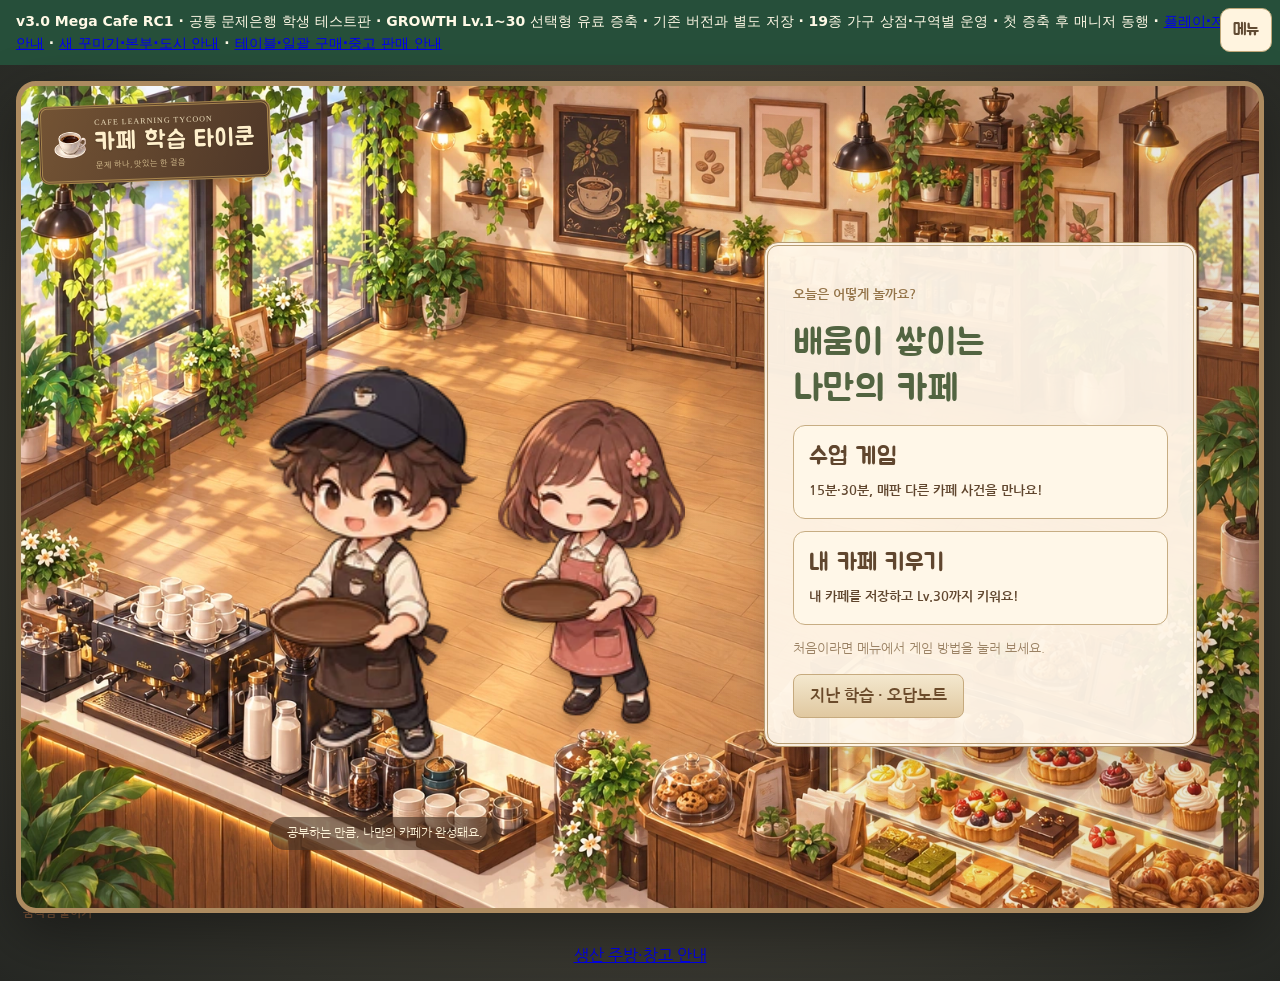
==== index.html @ 94c4adf6 "Stabilize selected math loading, empty results and modern city navigation" ====
<!doctype html><html lang="ko"><head><meta name="cafe-deployment" content="v30e-common-local"><meta charset="UTF-8"><meta name="viewport" content="width=device-width,initial-scale=1"><title>카페 v3.0 Mega Cafe RC1 · 공통 문제은행 · 학생 테스트판</title><link rel="stylesheet" href="style.css?v=stability-97670d28ea8d"><link rel="stylesheet" href="typography.css?v=stability-97670d28ea8d"><link rel="stylesheet" href="feedback.css?v=stability-97670d28ea8d"><link rel="stylesheet" href="learning.css?v=stability-97670d28ea8d"><link rel="stylesheet" href="ux.css?v=stability-97670d28ea8d"><link rel="stylesheet" href="integrated.css?v=stability-97670d28ea8d"><link rel="stylesheet" href="events.css?v=stability-97670d28ea8d"><link rel="stylesheet" href="mega.css?v=stability-97670d28ea8d"><link rel="stylesheet" href="interior.css?v=stability-97670d28ea8d"><link rel="stylesheet" href="pilot.css?v=stability-97670d28ea8d"></head><body><aside class="mega-candidate-banner">v3.0 Mega Cafe RC1 · 공통 문제은행 학생 테스트판 · GROWTH Lv.1~30 선택형 유료 증축 · 기존 버전과 별도 저장 · 19종 가구 상점·구역별 운영 · 첫 증축 후 매니저 동행 · <a href="STUDENT-GUIDE.html">플레이·저장 안내</a> · <a href="INTEGRATED-GUIDE.html">새 꾸미기·본부·도시 안내</a> · <a href="FURNITURE-COMMERCE-GUIDE.html">테이블·일괄 구매·중고 판매 안내</a></aside><div id="app"></div><script type="module" src="launch-entry.js?v=stability-97670d28ea8d"></script></body></html>
<p style="text-align:center"><a href="PRODUCTION-KITCHEN-GUIDE.html">생산 주방·창고 안내</a></p>
---- style.css ----
:root{font-family:'Malgun Gothic',system-ui,sans-serif;color:#573b27;background:#292722;font-synthesis:none;--cream:#fff5df;--sage:#54774d;--line:#b19462}*{box-sizing:border-box}body{margin:0;background:radial-gradient(ellipse at center,#5b5446,#262824);min-height:100dvh;display:grid;place-items:center}button,input,select{font:inherit}button{cursor:pointer;min-height:42px;border:0;border-radius:8px;padding:10px 16px;font-weight:700;transition:filter .15s,translate .15s}button:hover{filter:brightness(1.06);translate:0 -1px}button:disabled{opacity:.55;cursor:default}button:focus-visible,input:focus-visible,select:focus-visible,summary:focus-visible{outline:3px solid #76a270;outline-offset:3px}[hidden]{display:none!important}.shell{position:relative;width:min(1440px,calc(100vw - 32px),calc((100dvh - 32px)*1.5));margin:16px auto}.brand{position:absolute;left:23px;top:22px;z-index:110;display:flex;align-items:center;gap:9px;padding:12px 16px;border:3px double #a8864e;border-radius:9px;background:linear-gradient(110deg,#735334,#4e3728);color:#fff0cc;box-shadow:0 5px 10px #36271345;transform:rotate(-2deg)}.brand .logo{width:39px}.brand h1{font-size:19px;letter-spacing:-.8px;margin:2px 0;white-space:nowrap}.brand p{font-size:9px;margin:3px 0;color:#e0c998}.brand .eyebrow{font:8px Georgia,serif;letter-spacing:1px;color:#efe0be}.art-sprite{display:inline-block;background-repeat:no-repeat;width:100%;height:auto;vertical-align:middle}.eyebrow{font-size:9px;letter-spacing:1px;color:#947449;font-weight:800}.setup,#playing{aspect-ratio:3/2;overflow:hidden;position:relative;border:5px solid #ad8b60;border-radius:20px;box-shadow:0 20px 55px #0006;background:#cb9f6b url(assets/web/art/room.webp) center/100% 100%}.setup::after{content:'';position:absolute;inset:0;background:linear-gradient(90deg,transparent 45%,#3e2c2420);pointer-events:none}.setup-people{position:absolute;left:20%;bottom:18%;width:36%;display:flex;align-items:flex-end;gap:20px;filter:drop-shadow(0 8px 4px #56391b44);z-index:2}.welcome-owner{width:47%}.welcome-staff{width:42%;margin-bottom:8%}.welcome-card{position:absolute;right:5%;top:19%;width:35%;z-index:3;padding:25px;background:#fff6e8f2;border:4px double #b69b71;box-shadow:0 12px 25px #513a3638;border-radius:14px}.welcome-card h2{font-size:clamp(23px,2.4vw,35px);line-height:1.45;margin:12px 0;color:#526441;letter-spacing:-1px}.welcome-card p{font-size:12px;line-height:1.8}.welcome-note{position:absolute;bottom:7%;left:20%;color:#fff4d9;background:#4835279c;padding:9px 18px;border-radius:30px;font-size:12px;z-index:4}form{display:grid;gap:12px}label{display:grid;gap:6px;font-size:11px;font-weight:700}input,select{border:1px solid #c9b28d;border-radius:7px;min-height:38px;background:#fffcf3;color:#63482d;padding:8px;max-width:100%;width:100%}.custom-time{font-size:10px;color:#8b735c}.custom-time label{margin-top:8px}.primary{background:linear-gradient(#6e925d,#466b45);color:#fff4d4;border:1px solid #35543a;box-shadow:0 3px 0 #304c33}.secondary{background:linear-gradient(#f4e8ce,#e0c8a0);color:#6b4b2b;border:1px solid #c6aa7e}.game-layout,.cafe{position:absolute;inset:0}.cafe{overflow:hidden;background:url(assets/web/art/room.webp) center/100% 100%}.hud{position:absolute;top:20px;right:20px;left:320px;display:flex;justify-content:flex-end;gap:7px;z-index:100}.hud>div{background:linear-gradient(#fff9e8,#f3e4c6);border:2px solid #bd9e71;border-radius:9px;box-shadow:0 3px 6px #44322140;padding:8px 12px;min-width:83px}.hud span{display:block;color:#9b7950;font-size:9px}.hud strong{display:block;font-size:16px;margin-top:2px;color:#62472b}.hud .money-card{min-width:120px}.hud .level-card{min-width:145px}.hud .level-card strong{font-size:11px;line-height:23px}.room-name{position:absolute;left:20px;top:110px;padding:6px 12px;border-radius:20px;background:#fff2d6da;font-size:10px;font-weight:bold;z-index:90}.seats,.workers{position:absolute;inset:0;pointer-events:none}.seat{position:absolute;width:130px;height:150px;transform:translate(-50%,-50%)}.table{position:absolute;bottom:0;left:0;width:130px;z-index:2;filter:drop-shadow(0 4px 2px #6b4a2225)}.table .art-sprite{width:100%}.seat-number{position:absolute;bottom:20%;right:17%;width:16px;height:16px;background:#ffebc5;border:1px solid #a8895e;border-radius:50%;font-size:9px;color:#9b7751;text-align:center;line-height:14px;opacity:.8}.guest{position:absolute;left:7px;bottom:65px;width:60px;z-index:1;filter:drop-shadow(0 3px 1px #63431630)}.bubble{position:absolute;top:-45px;left:20px;transform:translate(-50%,-50%);min-width:61px;max-width:155px;border:2px solid #be9b6c;background:#fff8e8f5;border-radius:12px;padding:5px 8px;text-align:center;z-index:5;box-shadow:0 2px 5px #51371e33}.bubble::after{content:'';position:absolute;bottom:-6px;left:48%;width:8px;height:8px;background:#fff8e8;border-bottom:2px solid #be9b6c;border-right:2px solid #be9b6c;transform:rotate(45deg)}.bubble strong{display:block;font-size:8px;line-height:1.4;white-space:nowrap;color:#816241}.bubble.waiting{border-color:#c59b59}.order-foods{display:flex;justify-content:center;gap:3px;margin-top:3px}.order-foods>span{position:relative;display:flex;align-items:center;gap:1px}.order-foods .food-art{width:25px;height:27px}.order-foods small{font-size:8px;white-space:nowrap}.patience{font-size:7px;color:#b28950;display:block;margin-top:2px}.food-art{position:relative;display:inline-flex;align-items:center;justify-content:center;width:52px;height:50px;vertical-align:middle}.food-art>.art-sprite{width:100%;max-height:100%;height:100%;background-repeat:no-repeat}.food-grade{position:absolute;bottom:-4px;left:50%;transform:translateX(-50%);font-size:7px;letter-spacing:-1px;color:#b68a37;text-shadow:0 1px #fff0ba;white-space:nowrap}.star-5{filter:drop-shadow(0 0 2px #ecc45d)}.worker{position:absolute;width:60px;transform:translate(-50%,-100%);height:116px;filter:drop-shadow(0 4px 2px #5c3a2338)}.worker-art{height:100%;width:100%}.worker b{position:absolute;left:50%;bottom:-14px;transform:translateX(-50%);padding:2px 5px;background:#fff5dfcf;border-radius:7px;font-size:8px;white-space:nowrap;color:#785835}.worker small{position:absolute;left:50%;bottom:-26px;transform:translateX(-50%);font-size:7px;color:#644426;white-space:nowrap;background:#fff0d1a0;border-radius:4px}.worker[data-state=IDLE] b,.worker[data-state=IDLE] small{display:none}.worker em{position:absolute;top:-22px;left:50%;transform:translateX(-50%);font-size:10px;color:#ffffff;font-style:normal;white-space:nowrap;background:#597a4ad9;padding:5px 9px;border:1px solid #ddc37e;border-radius:18px}.worker em:empty{display:none}.worker-tray{position:absolute;left:3%;right:3%;top:62%;display:flex;justify-content:center;align-items:flex-end;z-index:2;gap:0}.worker-tray .food-art{width:22px;height:23px;filter:drop-shadow(0 2px 1px #53341760)}.worker-tray .food-grade{display:none}.walking .worker-art{animation:walk .35s ease-in-out infinite alternate}.guest.eating{animation:eat 1.3s ease-in-out infinite}.guest.leaving{animation:leave 2s ease-in forwards}.guest.entering,.guest.moving_to_seat{animation:arrive 2s ease-out}.pickup-marker{position:absolute;left:74%;top:76%;background:#5f422c;color:#fbe8c2;padding:4px 12px;font:9px Georgia;border:1px solid #ac8b60;transform:rotate(-4deg);z-index:86;box-shadow:0 2px 4px #432b2c40}.counter-foreground{position:absolute;inset:0;background:url(assets/web/art/room.webp) center/100% 100%;clip-path:polygon(0 59%,19% 64%,32% 75%,47% 85%,52% 86%,53% 79%,62% 74%,65% 64%,83% 64%,100% 65%,100% 100%,0 100%);z-index:85;pointer-events:none}.lesson-card{position:absolute;left:20px;bottom:27px;width:230px;padding:13px 15px;background:linear-gradient(#fff7e8,#f3e4c9);border:4px double #aa885c;border-radius:8px;z-index:100;box-shadow:0 5px 12px #3a281d45}.lesson-card h2{font-size:14px;margin:7px 0;color:#624d33}.lesson-card p:not(.eyebrow){font-size:10px;margin:8px 0;color:#907555}.lesson-card .primary{width:100%;font-size:12px;min-height:34px}.pantry{position:absolute;bottom:27px;left:264px;right:98px;height:116px;padding:8px 12px;background:linear-gradient(#fff8e4f0,#edddbcf5);border:4px double #a78554;border-radius:8px;box-shadow:0 5px 12px #33221650;z-index:100}.pantry-head{display:flex;align-items:center;gap:10px;height:18px}.pantry-head h2{font-size:11px;margin:0;white-space:nowrap}.pantry-head span{font-size:8px;color:#94724d}#stock-count{margin-left:auto}#stocks{display:flex;gap:5px;overflow-x:auto;overflow-y:hidden;height:75px;scrollbar-width:thin;scrollbar-color:#b69b72 transparent}.stock{position:relative;display:flex;flex-direction:column;justify-content:center;align-items:center;min-width:79px;width:79px;background:#fff8e585;border-right:1px solid #cfb99480;padding:2px 3px;flex-shrink:0;border-radius:5px}.stock .food-art{width:35px;height:33px}.stock>div{display:contents}.stock b{font-size:8px;max-width:76px;white-space:nowrap;overflow:hidden;text-overflow:ellipsis}.stock .menu-stars{font-size:6px;color:#a88146}.stock strong{font-size:8px;color:#805c3a;margin-top:2px}.stock-dots{display:none}.production{position:absolute;top:-35px;left:50%;transform:translateX(-50%);font-size:11px;white-space:nowrap;color:#fff7e1;background:#4d733de0;border-radius:20px;padding:0 15px;line-height:28px}.production:empty{display:none}.scene-actions{position:absolute;right:16px;bottom:27px;display:grid;gap:9px;z-index:100}.scene-actions button{width:58px;height:62px;padding:6px;color:#5c442c;border:2px solid #af8c5a;background:linear-gradient(#fff4dc,#e5cda2);box-shadow:0 3px 5px #4b342d55;font-size:10px}.nav-symbol{display:block;font-size:23px;line-height:27px;color:#8b6742}#live-stats{position:absolute;left:20px;bottom:6px;font-size:8px;color:#fff4db;text-shadow:0 1px 2px #372315;z-index:100}.problem-panel,.investment-panel{position:fixed;z-index:200;background:linear-gradient(#fff9eb,#f5e8d0);border:4px double #a48251;box-shadow:0 20px 70px #201d1855;border-radius:12px;color:#60472d;padding:20px}.problem-panel{left:24px;bottom:24px;width:330px;max-height:70dvh;overflow:auto}.problem-head{display:flex;align-items:center;justify-content:space-between;gap:10px;border-bottom:1px solid #d4bd99;padding-bottom:10px}.problem-head>span{font-size:11px;color:#9d7950}.problem-head button{background:transparent;color:#977957;padding:4px 8px;min-height:28px;font-size:15px}.problem-panel h2{font-size:20px;line-height:1.6;margin:15px 0}.problem-panel .eyebrow{font-size:10px}.choices{display:grid;grid-template-columns:1fr 1fr;gap:10px}.choices button{background:#ebd9b8;border:1px solid #c9ad7f;color:#684a2b}.hint{font-size:9px;line-height:1.6;color:#9b8264}.feedback{padding:13px;border-radius:8px;font-size:11px;margin:10px 0}.correct{background:#e1e9ce;color:#587546}.incorrect{background:#f4dec4;color:#9b653b}.problem-panel #next{width:100%}.investment-panel{right:22px;top:22px;bottom:22px;width:445px;max-width:calc(100vw - 44px);display:flex;flex-direction:column}.investment-panel h2{font-size:19px;margin:0;color:#587249}.investment-money{font-size:11px;color:#997953}.investment-tabs{display:flex;gap:5px;flex-wrap:wrap}.investment-tabs button{flex:1;font-size:10px;padding:10px 5px;background:#e8d8bb;color:#795b39}.investment-tabs button[aria-selected=true]{background:#638156;color:#fff5da}.investment-message{font-size:10px;color:#8a6c45;min-height:12px}.investment-content{overflow:auto;flex:1;min-height:0;padding:2px 4px}.investment-card{padding:15px;background:#fff9e9;border:1px solid #d4bc98;border-radius:8px;margin-bottom:10px}.investment-card h3{font-size:12px;margin:8px 0}.investment-card p{font-size:10px;line-height:1.8}.investment-card .primary,.investment-card .secondary{width:100%;font-size:10px}.investment-card .food-art{width:64px;height:62px}.menu-investments{display:grid;grid-template-columns:1fr 1fr;gap:10px}.staff-portrait{width:65px;max-height:130px}.afford{padding:8px;border-radius:5px;background:#e7edda;color:#5f7a46}.afford.insufficient{background:#f3e6d0;color:#a47a4d}.locked{opacity:.6}.lock{font-size:12px;color:#9a8261}.unlock-preview{display:flex;gap:8px;flex-wrap:wrap;margin:16px 0}.unlock-preview>span{display:flex;flex-direction:column;align-items:center;font-size:9px;gap:5px;padding:9px;background:#f5e8ce;border-radius:7px;width:95px}.unlock-preview .art-sprite{width:45px;height:45px}.menu-stars{color:#ac8440}.max-label{color:#ad7e31;font-weight:bold}.celebration{position:fixed;left:50%;top:45%;transform:translate(-50%,-50%);z-index:250;width:370px;max-width:90vw;padding:24px;background:#fff3d7;border:5px double #b78e45;border-radius:15px;text-align:center;box-shadow:0 20px 80px #3d291960;pointer-events:none}.celebration button{position:absolute;right:8px;top:8px;pointer-events:auto;background:transparent;min-height:24px;padding:4px}.celebration p{font-size:10px;color:#a58240;letter-spacing:1px}.celebration h2{font-size:22px;color:#5b7a4b}.celebration div{display:flex;justify-content:center;gap:12px}.celebration div>span{font-size:10px;display:flex;flex-direction:column;align-items:center;gap:7px}.celebration .art-sprite{width:54px;height:58px}.results{background:#fff7e7;border:5px double #b69a6d;border-radius:14px;padding:28px;margin-top:125px;min-height:450px;box-shadow:0 20px 50px #1d181855;text-align:center}.results h2{color:#56704b}.result-grid{display:grid;grid-template-columns:repeat(4,1fr);gap:10px;margin:22px 0}.result-grid>div{padding:12px;background:#eee1c8;border-radius:7px;font-size:10px}.result-grid strong{display:block;font-size:18px;margin-top:6px}.analysis{text-align:left;margin:20px 0;padding:12px;border:1px solid #d5bea0;border-radius:7px;font-size:11px}.analysis pre{max-height:240px;overflow:auto;background:#ece0c8;font-size:9px;padding:10px}.fixture-note{position:fixed;top:0;left:0;right:0;background:#30281ddb;color:#eeddb9;text-align:center;font-size:9px;z-index:300;padding:5px}.fixture-note+#app .shell{margin-top:30px}@keyframes walk{from{translate:0 -1px}to{translate:0 1px}}@keyframes eat{50%{rotate:2deg}}@keyframes arrive{from{opacity:0;translate:-20px 20px}to{opacity:1;translate:0 0}}@keyframes leave{to{opacity:0;translate:20px 30px}}@media(max-width:1000px){.shell{width:calc(100vw - 16px);margin:8px auto}.brand{left:12px;top:12px;padding:8px}.brand h1{font-size:14px}.brand .logo{width:28px}.brand p{font-size:7px}.hud{top:12px;right:12px;left:250px;gap:4px}.hud>div{padding:6px 9px;min-width:66px}.hud strong{font-size:13px}.hud .money-card{min-width:99px}.hud .level-card{min-width:126px}.hud .level-card strong{font-size:9px}.lesson-card{left:12px;bottom:23px;width:195px;padding:10px}.lesson-card h2{font-size:12px}.lesson-card p:not(.eyebrow){font-size:9px}.pantry{left:220px;right:85px;bottom:23px;height:103px;padding:6px}.pantry-head span{font-size:7px}#stocks{height:65px}.stock{min-width:66px;width:66px}.stock .food-art{width:29px;height:28px}.stock .menu-stars{font-size:5px}.scene-actions{right:10px;bottom:23px;gap:6px}.scene-actions button{width:51px;height:51px;font-size:9px}.nav-symbol{font-size:19px;line-height:22px}.seat{width:110px;height:126px}.table{width:110px}.guest{width:52px;bottom:55px}.bubble{top:-40px;left:14px;padding:4px 6px}.worker{width:52px;height:98px}.worker-tray .food-art{width:19px;height:20px}.room-name{left:12px;top:94px;font-size:8px}.welcome-card{padding:18px}.setup-people{gap:12px}.welcome-note{font-size:10px}}@media(max-width:700px){.shell{width:calc(100vw - 12px)}.setup,#playing{aspect-ratio:auto;min-height:780px;background-size:auto 100%}.cafe,.counter-foreground{background-size:auto 100%;background-position:45% center}.brand{left:12px;right:auto;top:12px}.brand h1{font-size:16px}.brand .logo{width:31px}.hud{left:12px;right:12px;top:100px;display:grid;grid-template-columns:1fr 1fr 1fr;gap:5px}.hud>div{min-width:0;padding:8px}.hud .money-card{min-width:0}.hud .level-card{grid-column:1/-1;display:flex;justify-content:space-between;align-items:center;padding:4px 9px}.room-name{display:none}.lesson-card{left:12px;right:80px;bottom:145px;width:auto;padding:10px 13px}.lesson-card .eyebrow,.lesson-card p:not(.eyebrow){display:none}.lesson-card h2{font-size:12px;margin:0 0 8px}.pantry{left:12px;right:12px;bottom:28px;height:103px}.scene-actions{right:12px;bottom:145px;gap:6px}.scene-actions button{width:51px;height:46px}.nav-symbol{font-size:16px;line-height:18px}.scene-actions button:nth-child(n+3){display:none}.seat{width:80px;height:98px}.table{width:80px}.guest{width:40px;left:4px;bottom:42px}.bubble{top:-32px;left:7px;min-width:49px;padding:3px 5px;max-width:120px}.bubble strong{font-size:7px}.order-foods .food-art{width:18px;height:20px}.order-foods small{font-size:6px}.worker{width:40px;height:76px}.worker b{font-size:6px}.worker small{display:none}.worker-tray .food-art{width:15px;height:17px}.pickup-marker{font-size:7px;top:70%}.welcome-card{top:auto;bottom:8%;right:6%;width:88%;padding:20px;max-height:50%;overflow:auto}.welcome-card h2{font-size:25px}.setup-people{left:24%;bottom:50%;width:55%}.welcome-note{display:none}.problem-panel{left:10px;right:10px;bottom:10px;width:auto;max-height:64dvh}.investment-panel{inset:10px;width:auto;max-width:none}.result-grid{grid-template-columns:repeat(2,1fr)}.results{padding:18px}.brand+.results{margin-top:110px}}@media(prefers-reduced-motion:reduce){*{animation:none!important;transition:none!important}}

/* Raster actors remain visible above chair backs; food keeps its drawn proportions. */
.art-sprite{overflow:hidden}.guest{bottom:100px}.bubble{top:-80px}@media(max-width:1000px){.guest{bottom:85px}.bubble{top:-70px}}@media(max-width:700px){.guest{bottom:65px}.bubble{top:-55px}}

@media(max-width:700px){#playing:has(.cafe-lv-5),#playing:has(.cafe-lv-6){min-height:1100px}.counter-foreground{display:none}.hud .level-card strong{font-size:10px}}

/* Keep the brand plaque clear of rear-row order bubbles. */
.brand{padding:8px 12px}.brand h1{font-size:17px;line-height:1.3}.brand p{font-size:8px;line-height:1.3;margin:2px 0}.brand .logo{width:32px}.room-name{display:none}@media(max-width:1000px){.brand h1{font-size:14px}.brand .logo{width:28px}}

.nav-symbol svg{display:block;margin:0 auto 3px;width:24px;height:24px}@media(max-width:700px){.nav-symbol svg{width:19px;height:19px;margin-bottom:1px}}

#app{width:100%}@media(max-width:700px){.shell{width:calc(100% - 12px)}.bubble{top:-75px}.lesson-card{position:fixed;bottom:12px;left:12px;right:115px;width:auto;padding:7px;z-index:190}.lesson-card h2{display:none}.lesson-card .primary{min-height:40px;margin:0}.scene-actions{position:fixed;bottom:12px;right:12px;display:flex;z-index:190}.scene-actions button{width:43px;height:55px}}

.cafe,.counter-foreground{background-image:var(--room,url(assets/web/art/room.webp))}

.food-art>.ratio-food{width:var(--food-w);height:var(--food-h)}

/* Visual Polish 1: the cafe is primary; full business details live in the drawer. */
#app.in-session .brand{padding:5px 9px;border-width:1px;box-shadow:0 2px 5px #39281630;transform:none;left:16px;top:16px;gap:6px}
#app.in-session .brand h1{font-size:11px;letter-spacing:-.3px;margin:0}#app.in-session .brand p{display:none}#app.in-session .brand .logo{width:22px}
.hud{left:auto;right:16px;top:16px;gap:0;border:1px solid #b79d71;border-radius:8px;background:#fff5dfe8;box-shadow:0 2px 6px #44291925;overflow:hidden}
.hud>div,.hud .money-card,.hud .level-card{border:0;box-shadow:none;background:transparent;min-width:0;padding:5px 11px;border-radius:0;border-right:1px solid #c5ae8580}.hud>div:last-child{border:0}.hud span{font-size:8px}.hud strong,.hud .level-card strong{font-size:13px;line-height:17px;margin-top:1px;white-space:nowrap}.hud .level-card{min-width:58px}
.lesson-card{left:16px;bottom:17px;width:auto;padding:0;border:0;box-shadow:none;background:transparent;border-radius:0;z-index:120}.lesson-card .primary{min-height:42px;display:flex;align-items:center;gap:7px;width:auto;padding:9px 17px;font-size:12px;box-shadow:0 3px 0 #355139}.lesson-card svg{width:18px;height:18px}.lesson-card .needs-production{outline:2px solid #d5b365;outline-offset:2px}
.pantry{left:50%;right:auto;bottom:17px;transform:translateX(-50%);height:42px;width:fit-content;max-width:300px;padding:4px 10px;display:flex;align-items:center;gap:9px;border:1px solid #bda378;background:#fff6e0dc;box-shadow:0 2px 5px #39251c25;z-index:110}
.pantry-head{height:auto;gap:5px}.pantry-head h2{font-size:8px;white-space:nowrap;font-weight:500}.pantry-head #warehouse-caption{display:none}.pantry-head #stock-count{font-size:8px;margin:0}#stocks{overflow:visible;display:flex;height:30px;gap:6px}.stock{min-width:0;width:auto;padding:0;background:none;border:0;display:flex;flex-direction:row;gap:2px}.stock .food-art{width:24px;height:26px}.stock .food-grade{display:none}.stock strong{font-size:9px;margin:0}
.production{top:auto;bottom:49px;font-size:9px;line-height:21px;padding:0 10px}.scene-actions{right:13px;bottom:78px;gap:6px}.scene-actions button{width:42px;height:45px;font-size:8px;border-width:1px;padding:4px;box-shadow:0 2px 4px #39251c30}.nav-symbol svg{width:19px;height:19px;margin-bottom:2px}#live-stats{display:none}
.guest{width:70px;bottom:111px;background:none;border:0;padding:0;min-height:0;border-radius:0;pointer-events:auto;cursor:pointer;line-height:0}.guest:hover{filter:drop-shadow(0 0 3px #f7df9d);translate:0 0}.guest[aria-pressed=true]{filter:drop-shadow(0 0 4px #edd18d)}
.worker{width:67px;height:128px}.worker b,.worker small{display:none}.worker-tray .food-art{width:25px;height:25px}
.bubble{min-width:0;width:max-content;max-width:106px;padding:4px 4px 3px;border:1px solid #b8a078;border-radius:12px;background:#fff8eae8;box-shadow:0 1px 3px #4e32261e;left:23px;top:-108px;transform:translate(-50%,-50%);pointer-events:none}.bubble::after{width:5px;height:5px;bottom:-4px;border-width:1px;background:#fff8ea}.order-foods{gap:2px;margin:0;align-items:center;min-height:18px}.order-foods>span{position:relative;width:21px;height:18px;display:block}.order-foods .food-art{width:18px;height:18px}.order-foods .food-grade{display:none}.order-foods small{position:absolute;right:-2px;bottom:-1px;line-height:8px;font-size:6px;letter-spacing:-.5px;background:#fff9e6ce;border-radius:3px;padding:0 1px}.patience-meter{display:block;height:2px;margin-top:3px;background:#ddd1b8;border-radius:3px;overflow:hidden}.patience-meter i{height:100%;display:block;background:#83a271;border-radius:3px}.concern .patience-meter i{background:#c89b4e}.urgent .patience-meter i{background:#bc7055}.urgent{border-color:#c48b6e}
.seat:nth-child(3n+2) .bubble{left:38px}.seat:nth-child(3n) .bubble{left:17px}.table-meal{position:absolute;top:38%;left:44%}.table-meal .food-art{width:22px;height:21px}.table-meal .food-grade{display:none}
.guest-detail{position:absolute;left:16px;bottom:72px;width:240px;padding:11px 13px;background:#fff6e8f2;border:1px solid #bca077;border-radius:10px;box-shadow:0 5px 14px #49311d35;z-index:140}.guest-detail>div:first-child{display:flex;align-items:center;justify-content:space-between;gap:10px}.guest-detail strong{font-size:11px}.guest-detail button{min-height:24px;background:none;padding:0 5px;font-size:17px;color:#987e5b}.guest-detail p{font-size:9px;margin:5px 0;color:#9b7751}.detail-order{display:flex;flex-wrap:wrap;gap:8px}.detail-order>span{display:flex;align-items:center;gap:4px}.detail-order .food-art{width:23px;height:24px}.detail-order small{font-size:8px}.detail-order .food-grade{display:none}
@media(max-width:1000px){.hud{left:auto;right:12px;top:12px}.hud>div,.hud .money-card,.hud .level-card{padding:5px 8px;min-width:0}.hud strong,.hud .level-card strong{font-size:12px}.lesson-card{left:12px;bottom:15px;width:auto}.pantry{left:52%;right:auto;bottom:15px;height:40px}.guest{width:61px;bottom:96px}.worker{width:59px;height:110px}.bubble{top:-94px;left:18px;padding:3px 4px}.scene-actions{right:10px;bottom:70px}.scene-actions button{width:39px;height:42px}.worker-tray .food-art{width:22px;height:23px}}
@media(max-width:700px){#app.in-session .brand{left:12px;top:12px}.hud{left:12px;right:12px;top:61px;display:flex;justify-content:space-between}.hud>div,.hud .money-card,.hud .level-card{display:block;padding:5px 9px;min-width:0;grid-column:auto}.hud .level-card strong{font-size:12px}.guest{width:46px;bottom:74px}.worker{width:46px;height:87px}.bubble{top:-88px;left:10px;max-width:103px}.seat:nth-child(2n) .bubble{left:14px}.order-foods .food-art{width:17px;height:17px}.lesson-card{position:fixed;left:12px;right:auto;bottom:12px;z-index:190;width:auto}.lesson-card .primary{min-height:43px;padding:9px 14px}.pantry{left:50%;bottom:78px;height:38px;right:auto;max-width:90%}.scene-actions{position:fixed;right:10px;bottom:12px;display:flex;gap:4px;z-index:190}.scene-actions button,.scene-actions button:nth-child(n+3){display:block;width:36px;height:43px;padding:3px;font-size:7px}.nav-symbol svg{width:17px;height:17px}.guest-detail{position:fixed;left:12px;bottom:70px;max-width:calc(100vw - 24px);z-index:195}.worker-tray .food-art{width:17px;height:18px}}

@media(max-width:700px){.pantry{position:fixed;z-index:185}}

/* Visual Polish 2: image coordinates, independent chairs and shared floor depth. */
.decor,.seats,.workers{position:absolute;inset:0;pointer-events:none;z-index:auto}.decor{display:block}.space-table,.table-front{position:absolute;width:calc(14% * var(--table-scale));transform:translate(-50%,-100%);filter:drop-shadow(0 4px 3px #63482322);line-height:0}.table-front{clip-path:polygon(0 38%,50% 27%,100% 48%,100% 100%,0 100%);filter:none;pointer-events:none}.counter-foreground{z-index:800}.pickup-marker{display:none}
.spatial-guest{position:absolute;width:calc(5.9% * var(--actor-scale));aspect-ratio:1/1.9;transform:translate(-50%,-100%);pointer-events:none}.spatial-guest .guest{position:absolute;inset:0;bottom:auto;left:auto;width:100%;min-height:0;transform:none;filter:drop-shadow(0 2px 2px #573d3030);animation:none;line-height:0}.spatial-guest .guest-art{width:100%;transform-origin:center;transform:scaleX(var(--facing,1))}.spatial-guest[data-facing=left]{--facing:-1}.spatial-guest.seated .guest-art{vertical-align:top}.spatial-guest.walking .guest-art,.worker.walking .worker-art{animation:spatial-step .34s ease-in-out infinite alternate}.spatial-guest .bubble{top:-12px;left:50%;transform:translate(-50%,-100%);max-width:106px}.spatial-guest[data-rear=true] .bubble{left:60%}.spatial-guest[data-rear=false] .bubble{left:34%;top:-7px}.guest-bubble{position:absolute;inset:0;pointer-events:none}.seated-meal{position:absolute;left:48%;top:58%;z-index:4;pointer-events:none}.seated-meal .food-art{width:24px;height:23px}.seated-meal .food-grade{display:none}
.worker{width:5.9%;height:auto;aspect-ratio:1/1.9;animation:none}.worker-art{width:100%;transform:scaleX(var(--facing,1))}.worker[data-facing=left]{--facing:-1}.worker-tray{top:59%;left:4%;right:4%;height:15%;align-items:center;justify-content:center;flex-wrap:nowrap}.worker-tray .food-art{width:30%;height:100%;max-width:25px}.worker b,.worker small{display:none}.worker em{position:absolute;top:-10px;font-size:8px;white-space:nowrap}.worker[data-state=SERVING] .worker-tray{translate:4px -2px}.worker[data-state=PICKING_UP]{filter:drop-shadow(0 0 3px #f3d494)}
@keyframes spatial-step{from{translate:0 0;rotate:-1deg}to{translate:0 -2px;rotate:1deg}}
@media(max-width:700px){#playing,#playing:has(.cafe-lv-5),#playing:has(.cafe-lv-6){min-height:0;aspect-ratio:3/2;overflow:visible;margin-top:104px;margin-bottom:95px}.cafe,.counter-foreground{background-size:100% 100%;background-position:center}.counter-foreground{display:block}#app.in-session .brand{top:-91px}.hud{top:-51px;left:5px;right:5px}.shell{overflow:visible}.worker{width:6.5%;height:auto}.spatial-guest{width:calc(6.5% * var(--actor-scale))}.spatial-guest .bubble{padding:2px 3px;border-radius:8px;max-width:86px;top:-4px}.order-foods>span{width:16px;height:15px}.order-foods .food-art{width:14px;height:14px}.order-foods small{font-size:5px}.patience-meter{margin-top:2px}.seated-meal .food-art{width:14px;height:13px}}
.qa-refill{position:fixed;right:12px;top:28px;z-index:310;font-size:10px;min-height:25px;padding:5px 9px;background:#fff5df}
.cafe{isolation:isolate;z-index:0}.hud,.brand{z-index:110}.scene-actions{z-index:120}
.qa-auto{position:fixed;top:60px;right:12px;background:#fff5df;font-size:9px;padding:6px;border-radius:5px;z-index:310}.qa-audit{position:relative;background:#fff5df;padding:10px;max-width:800px;margin:0 auto;font-size:10px}.qa-audit pre{max-height:250px;overflow:auto}

.qa-auto input{width:13px;height:13px;display:inline;vertical-align:middle;margin:0 4px 0 0}.qa-auto{max-width:170px}.qa-auto:has(input:checked){background:#eef3df}

.spatial-guest[data-bubble-side=right] .bubble{left:90%}.spatial-guest[data-bubble-side=left] .bubble{left:10%}
@media(max-width:700px){.spatial-guest .bubble{max-width:51px;padding:2px;border-radius:6px}.spatial-guest .order-foods{min-height:9px;gap:1px}.spatial-guest .order-foods>span{width:10px;height:10px}.spatial-guest .order-foods .food-art{width:9px;height:9px}.spatial-guest .order-foods small{font-size:4px;line-height:5px;right:0;bottom:0;padding:0}.spatial-guest .patience-meter{height:1px;margin-top:1px}}

.table-meal-token{position:absolute;width:2.6%;height:3.6%;transform:translate(-50%,-50%);pointer-events:none;line-height:0}.table-meal-token .food-art{width:100%;height:100%}.table-meal-token .food-grade{display:none}.seated-meal{display:none}.qa-hide{position:relative;margin:5px auto;z-index:310;font-size:10px;min-height:25px;padding:5px 9px}.qa-tools-hidden .qa-auto,.qa-tools-hidden .qa-refill{display:none}

/* Visual Polish 2.1: full anatomical SIT PNG; no standing-body crop. */
.spatial-guest,.spatial-guest.seated{transform:translate(calc(-1 * var(--anchor-x,50%)),calc(-1 * var(--anchor-y,100%)))}.spatial-guest .guest,.spatial-guest.seated .guest{height:100%;overflow:visible;clip-path:none}.spatial-guest .guest-art{height:100%;width:100%;clip-path:none;vertical-align:top}.spatial-guest .sit-art{transform:none!important;animation:none}.spatial-guest .walk-art{transform:scaleX(var(--facing,1))}.spatial-guest[data-pose=sit] .bubble{top:-12px;left:50%}.table-front{clip-path:polygon(0 38%,50% 27%,100% 48%,100% 55%,48% 69%,0 48%)}.worker[data-state=IDLE]{filter:drop-shadow(0 2px 2px #50372325)}

.spatial-guest{width:calc(5.9% * var(--actor-scale) * var(--pose-size,1))}.qa-pose-refill{position:relative;margin:8px auto;font-size:10px;min-height:27px;padding:6px 10px}.pose-zoom{display:block;overflow:hidden}.pose-zoom #app{width:2200px;transform:translate(-270px,-370px)}.pose-zoom .shell{width:2200px;max-width:none;margin:0}.pose-zoom #playing{width:2200px;height:1466.6667px;aspect-ratio:3/2}.pose-zoom .brand,.pose-zoom .hud,.pose-zoom .lesson-card,.pose-zoom .pantry,.pose-zoom .scene-actions,.pose-zoom .qa-pose-refill{display:none}.pose-zoom .fixture-note{position:fixed;top:0;z-index:9999}
@media(max-width:700px){.spatial-guest{width:calc(6.5% * var(--actor-scale) * var(--pose-size,1))}}
.pose-zoom #app{position:fixed;left:0;top:0;width:2800px;transform:translate(-300px,-500px)}.pose-zoom .shell{width:2800px}.pose-zoom #playing{width:2800px;height:1866.6667px}

.special-badge{position:absolute;left:-7px;top:2px;width:18px;height:18px;display:grid;place-items:center;border-radius:50%;background:#fff4d4;border:1px solid #a77b45;color:#765027;font-size:11px;z-index:3;box-shadow:0 1px 3px #55351b44;pointer-events:none}.vip-arrival .special-badge{animation:vip-spark 1s ease-in-out 3}.vip-arrival:after{content:'★ VIP 방문!';position:absolute;bottom:105%;left:50%;transform:translateX(-50%);background:#fff2c9;color:#70491c;white-space:nowrap;font-size:12px;padding:4px 8px;border-radius:12px;animation:vip-spark 1s ease-in-out 3}.item-card select{display:block;width:100%;margin:8px 0}.item-status{font-size:12px;color:#795638}.investment-tabs{flex-wrap:wrap}@keyframes vip-spark{50%{filter:drop-shadow(0 0 5px #ffd465);opacity:.7}}@media(prefers-reduced-motion:reduce){.vip-arrival .special-badge,.vip-arrival:after{animation:none}}

.item-effects{position:absolute;right:24px;top:72px;font-size:11px;color:#735126;padding:3px 7px;border-radius:8px;background:#fff3d8dd;pointer-events:none;z-index:120}.item-effects:empty{display:none}@media(max-width:700px){.item-effects{top:5px;right:5px;font-size:8px}}

.mode-cards{display:grid;gap:12px}.mode-card{padding:15px;text-align:left;background:#fff7e8;border:1px solid #c7ad83;border-radius:12px;color:#60462e}.mode-card strong{display:block;font-size:20px;margin-bottom:7px}.mode-card span{display:block;font-size:12px;line-height:1.6}.text-button{min-height:30px;padding:7px;background:transparent;color:#785439;font-size:12px}.save-preview{margin:12px 0;padding:10px;border-radius:9px;background:#e9ebd5;font-size:12px}.mode-status{position:absolute;top:65px;left:20px;display:flex;gap:8px;align-items:center;z-index:125;background:#fff6e5dd;border-radius:8px;padding:3px 7px;font-size:10px}.mode-status button{padding:3px 5px;min-height:20px;font-size:9px;background:#eadabe;color:#644b34}.save-ok{color:#55704b}.save-error{color:#995434;font-size:12px}.mode-confirm{position:fixed;inset:0;background:#30271b66;display:grid;place-items:center;z-index:500}.mode-confirm>div{width:min(440px,90vw);background:#fff7e8;border:2px solid #b3946d;border-radius:16px;padding:25px;color:#60462e}.mode-confirm p{line-height:1.6}.mode-confirm button{margin:5px}.welcome-card:has(.mode-cards){max-height:80%;overflow:auto}.welcome-card:has(#class-settings),.welcome-card:has(#continue-growth),.welcome-card:has(#new-growth){max-height:82%;overflow:auto}.welcome-card select{width:100%;margin:7px 0 12px}@media(max-width:700px){.mode-status{top:5px;left:5px;font-size:8px}.welcome-card:has(.mode-cards){bottom:5%;max-height:65%}.mode-card strong{font-size:17px}}

/* v2.6 progressive setup: readable cards, explicit touch targets. */
.progressive-grid{display:grid;grid-template-columns:repeat(auto-fit,minmax(min(100%,210px),1fr));gap:12px;min-width:0}.progressive-grid article{border:1px solid #dbc5a7;border-radius:16px;padding:14px;display:flex;flex-direction:column;gap:8px;min-width:0}.progressive-grid article button{margin-top:auto}.progressive-hub>div{max-width:960px!important;width:100%;box-sizing:border-box}.progressive-hub img{max-width:100%;object-fit:contain}.progressive-hub select{max-width:100%}.progressive-hub button,#progressive-actions button,.welcome-card button{min-height:44px;white-space:normal;word-break:keep-all;overflow-wrap:anywhere}.progressive-hub p,.progressive-hub h3,.welcome-card p{word-break:keep-all;overflow-wrap:anywhere}.progressive-grid [hidden]{display:none!important}

#long-tools button[hidden],.classroom-entry[hidden]{display:none!important}

/* Native café study controls are independent from the world camera. */
.cafe-study-picker{display:grid;grid-template-columns:repeat(2,minmax(0,1fr));gap:10px;width:100%;min-width:0;word-break:keep-all;overflow-wrap:anywhere}
.cafe-study-picker label{display:flex;flex-direction:column;gap:5px;min-width:0;font-weight:700;margin:0}
.cafe-study-picker select{width:100%;max-width:100%;min-width:0;min-height:44px;font:inherit;border-radius:12px;border:1px solid #d7c3a7;background:#fffaf2;color:#473323;padding:8px}
.cafe-study-picker label:last-child{grid-column:1/-1}
@media(max-width:360px){.cafe-study-picker{gap:8px}}

.common-unit-choices,.common-skill-choices{grid-column:1/-1;min-width:0;margin:0;border:1px solid #dbc9ae;border-radius:12px;padding:10px}
.common-unit-choices{display:grid;gap:4px}.common-unit-choices label,.common-skill-choices label{display:flex;flex-direction:row;align-items:center;gap:8px;min-height:44px;margin:0;font-weight:500}.common-unit-choices input,.common-skill-choices input{flex:0 0 20px;width:20px;height:20px}.common-skill-choices summary{min-height:44px;display:flex;align-items:center;cursor:pointer}

.common-notebook{max-width:680px;width:calc(100% - 24px);max-height:88vh;overflow:auto;border:2px solid #c5a77b;border-radius:18px;padding:20px;background:#fff9ed;color:#493d31;word-break:keep-all;overflow-wrap:anywhere}.common-notebook::backdrop{background:#1b281c99}.common-notebook article{padding:14px;border-bottom:1px solid #dbc9ae}.common-notebook button{min-height:44px;margin:6px 0}.common-notebook .choices{display:grid;gap:8px}

.staff-position-recovery{min-height:56px;padding:14px 22px;font-size:17px;font-weight:800;border:2px solid #8b6848;border-radius:14px;background:#fff0d0;color:#503721;touch-action:manipulation;margin:10px 0;width:100%}.staff-position-recovery:disabled{opacity:.55}
.live-mega-hub{max-width:640px;width:calc(100% - 28px);border-radius:20px;background:#fff8e9;word-break:keep-all}.live-mega-actions{display:grid;gap:14px}.live-mega-hub button,.mega-expansion button,.interior-dialog button{min-height:52px!important;padding:12px 16px!important;font-size:16px!important;touch-action:manipulation}.live-mega-hub button{margin:8px 0;width:100%}.mega-expansion-entry{min-height:56px;font-size:18px;font-weight:800}.live-mega-hub::backdrop{background:#30271e99}
.manager-dialog{width:min(950px,95vw);max-height:90vh;overflow:auto;border:2px solid #937459;border-radius:22px;padding:22px;background:#fff8ec;color:#503c30;word-break:keep-all;overflow-wrap:anywhere}.manager-dialog::backdrop{background:#28211db3}.manager-dialog header{text-align:center}.manager-dialog h2{font-size:clamp(22px,3.5vw,30px)}.manager-choices{display:grid;grid-template-columns:repeat(3,1fr);gap:16px}.manager-choices article{border:2px solid var(--manager-color);border-radius:18px;padding:14px;text-align:center;background:#fffdf7}.manager-portrait{position:relative;width:168px;aspect-ratio:192/341;overflow:hidden;margin:auto;pointer-events:none}.manager-portrait img{position:absolute;left:0;width:800%;height:300%;max-width:none;object-fit:fill}.manager-dialog button{min-height:52px;font-size:17px;font-weight:700;border-radius:12px;padding:12px 18px;margin:6px 0;touch-action:manipulation}.manager-choices button{width:100%;background:#f0e8d4}.manager-dialog [data-defer],.manager-dialog [data-close]{width:100%;background:#e5eadf}.manager-advice-profile{display:flex;align-items:center;gap:20px}.manager-advice-profile .manager-portrait{width:110px;flex-shrink:0;margin:0}.manager-advice-list{display:grid;gap:12px}.manager-advice-list article{padding:14px;border:1px solid #d5c8b6;border-radius:14px}.manager-entry{background:#e7eedf}.manager-world-hit{position:absolute;z-index:4;width:48px;min-height:48px;border:0;background:transparent;color:#344939;padding:0;transform:translate(-50%,-100%);touch-action:manipulation}.manager-world-hit span{position:absolute;top:-20px;left:50%;transform:translateX(-50%);white-space:nowrap;background:#fff9e8;border:1px solid #698374;border-radius:8px;padding:2px 8px;font:700 12px system-ui}.manager-world-hit:focus-visible{outline:3px solid #397858;background:#7aaf8830}@media(max-width:640px){.manager-dialog{padding:14px;width:calc(100vw - 22px)}.manager-choices{grid-template-columns:1fr}.manager-choices article{display:grid;grid-template-columns:96px minmax(0,1fr);align-items:center;gap:10px;padding:10px}.manager-choices .manager-portrait{width:96px;grid-row:1/3}.manager-choices article>div:not(.manager-portrait){text-align:left}.manager-choices button{grid-column:2;font-size:16px}.manager-dialog button{min-height:56px}.manager-advice-profile{gap:12px}}
.manager-world-hit[hidden]{display:none!important}.mega-host{position:relative}
.enterprise-dialog>div,.enterprise-city>div{width:min(1100px,96vw);max-height:94dvh;overflow:auto;box-sizing:border-box;word-break:keep-all;overflow-wrap:anywhere}.enterprise-dialog button,.enterprise-city button{min-height:52px;padding:12px 16px;font-size:1rem}.enterprise-dialog input,.enterprise-dialog select{min-height:48px;max-width:100%;font-size:1rem}.enterprise-dialog label{display:block;margin:10px 0}.enterprise-dialog .progressive-grid{display:grid;grid-template-columns:repeat(auto-fit,minmax(min(260px,100%),1fr));gap:16px}.enterprise-dialog article{background:#fff6e8;border:1px solid #d6bda2;border-radius:18px;padding:16px;min-width:0}.city-controls{display:flex;gap:8px;flex-wrap:wrap;margin:8px 0}.city-viewport{width:100%;height:min(60dvh,650px);background:#b2c38d;border:3px solid #9d8765;border-radius:18px;touch-action:none}.city-map{position:absolute;width:1600px;height:1200px;transform-origin:0 0;background:#b2c38d}.enterprise-city .scene-map{margin:0}.enterprise-city [data-info]{min-height:3em}.enterprise-city .scene-resident{pointer-events:none}.enterprise-city .scene-building{cursor:pointer}@media(max-width:440px){.enterprise-city>div,.enterprise-dialog>div{width:96vw;padding:10px}.city-controls button{flex:1 1 42%}.enterprise-city h2{font-size:1.2rem}}
.enterprise-city .scene-resident{position:absolute;display:block}.enterprise-city .scene-resident>.guest-art,.enterprise-city .scene-player>.guest-art{display:block;width:100%;height:100%}.enterprise-city .city-map{left:0;top:0;background:#b2c38d url(assets/web/village-v2/grass.webp) repeat;background-size:460px}.enterprise-city .scene-building{min-height:0}.enterprise-city .city-viewport{contain:layout paint;isolation:isolate}
@keyframes city-step{from{translate:0 0}to{translate:0 -2px}}.enterprise-city .scene-resident.walking>.guest-art{animation:city-step .3s ease-in-out infinite alternate}@media(prefers-reduced-motion:reduce){.enterprise-city .scene-resident.walking>.guest-art{animation:none}}
.city-comparison .enterprise-city>div{width:100vw;max-height:100dvh;overflow:hidden;padding:8px}.city-comparison .enterprise-city h2{font-size:18px;margin:8px 0}.city-comparison .enterprise-city p{font-size:12px;margin:8px 0}.city-comparison .city-controls,.city-comparison [data-close],.city-comparison [data-info],.city-comparison details{display:none}.city-comparison .city-viewport{height:calc(100dvh - 110px);border-width:1px}
---- typography.css ----
@font-face{font-family:'Cafe Display';src:url('assets/fonts/Jua-Regular.woff2') format('woff2');font-style:normal;font-weight:400;font-display:swap}
@font-face{font-family:'Cafe Information';src:url('assets/fonts/NanumGothic-Regular.woff2') format('woff2');font-style:normal;font-weight:400;font-display:swap}
@font-face{font-family:'Cafe Information';src:url('assets/fonts/NanumGothic-Bold.woff2') format('woff2');font-style:normal;font-weight:700;font-display:swap}
:root{--font-information:'Cafe Information','Malgun Gothic','Apple SD Gothic Neo',system-ui,sans-serif;--font-display:'Cafe Display',var(--font-information);font-family:var(--font-information);font-weight:400;font-synthesis:none}
button,input,select{font-family:var(--font-information)}
.brand h1,.welcome-card h2,.mode-card strong,#cafe-name,.results>h2,.results>h3,.investment-card h2,.investment-card h3,#investment-panel .problem-head h2,#celebration h2,#celebration h3,.unlock-preview>span,.primary,.vip-arrival:after{font-family:var(--font-display);font-weight:400;letter-spacing:.02em;line-height:1.35}
.brand h1{font-size:24px;letter-spacing:.035em;line-height:1.2;text-shadow:0 1px 1px #33271966}
#app.in-session .brand h1{font-size:21px}
.welcome-card h2{font-size:clamp(30px,2.8vw,38px);line-height:1.3;letter-spacing:.015em}
.mode-card strong{font-size:24px;margin-bottom:7px}.mode-card span,.welcome-card p{font-family:var(--font-information);font-size:13px;line-height:1.75;letter-spacing:0}
.primary{font-size:20px}#make{font-size:19px;white-space:nowrap;line-height:1.35}
.results>h2{font-size:34px}.results>h3{font-size:24px}.investment-card h2{font-size:24px}.investment-card h3{font-size:18px;line-height:1.45;margin-bottom:8px}
#investment-panel .problem-head h2{font-size:24px}.unlock-preview>span{font-size:17px}#celebration h2{font-size:36px}.vip-arrival:after{font-size:16px}
.hud strong,.money-card,.investment-money,.stock strong,.result-grid strong,.menu-investments .investment-card p,.save-preview{font-family:var(--font-information);font-variant-numeric:tabular-nums;letter-spacing:0}
.hud strong{font-size:15px;font-weight:700;line-height:1.35}.hud span{font-size:10px;line-height:1.35}.result-grid strong{font-weight:700;line-height:1.5}
.investment-card p{font-size:12px;line-height:1.7}.investment-money{font-size:13px;line-height:1.6}
.problem-panel,.problem-panel h2,.problem-panel button,.problem-panel label,.problem-panel input,.problem-panel .feedback strong{font-family:var(--font-information);letter-spacing:0}
.problem-panel h2{font-size:23px;font-weight:700;line-height:1.6;word-break:keep-all;overflow-wrap:break-word;margin:14px 0 18px}
.problem-panel button{font-weight:700;font-size:16px;line-height:1.5}.problem-panel .choices button{font-size:18px;min-height:52px}
.problem-panel .feedback p{font-size:15px;line-height:1.75}.problem-panel .feedback strong{font-size:17px;font-weight:700;line-height:1.6}.problem-panel .eyebrow,.problem-panel .hint{font-size:12px;line-height:1.65;letter-spacing:0}.problem-panel input{font-size:18px;line-height:1.5}
@media(max-width:1000px){.brand h1{font-size:21px}#app.in-session .brand h1{font-size:18px}.hud strong,.hud .level-card strong{font-size:13px}.hud span{font-size:9px}.welcome-card h2{font-size:30px}.mode-card strong{font-size:23px}}
@media(max-width:700px){.brand h1,#app.in-session .brand h1{font-size:19px}.welcome-card h2{font-size:29px}.mode-card strong{font-size:22px}.mode-card span{font-size:12px}.primary{font-size:19px}#make{font-size:17px}.hud strong,.hud .level-card strong{font-size:12px}.hud span{font-size:9px}.problem-panel h2{font-size:21px;line-height:1.6}.problem-panel .choices button{font-size:17px}.investment-card h3{font-size:17px}.results>h2{font-size:30px}}

.primary[data-buy]{font-family:var(--font-information);font-weight:700;font-size:14px;letter-spacing:0;line-height:1.5}
---- feedback.css ----
button:not(:disabled):active{transform:translateY(2px) scale(.98);filter:brightness(.96)}button:disabled:hover{translate:none;filter:none}.sound-settings{position:fixed;right:10px;top:10px;z-index:180;font-family:var(--font-information);font-size:12px;min-height:32px;padding:7px 11px;background:#fff3d8;color:#694d33;border:1px solid #bea47a}.sound-panel{position:fixed;right:12px;top:52px;width:280px;max-width:calc(100vw - 24px);z-index:450;background:#fff6e6;border:2px solid #ba9d75;border-radius:12px;padding:18px;color:#674b34;box-shadow:0 5px 20px #3f2d2755}.sound-panel h2{font-family:var(--font-display);font-size:24px;font-weight:400;margin:0 0 12px}.sound-panel label{display:flex;align-items:center;gap:8px;margin:12px 0;flex-wrap:wrap;font-size:14px}.sound-panel input[type=checkbox]{width:20px;min-height:20px}.sound-panel input[type=range]{width:100%;min-height:32px;padding:0;accent-color:#6f8d59}.sound-panel #sound-close{position:absolute;right:8px;top:8px;min-height:26px;padding:2px 8px}.feel-float{position:fixed;z-index:440;pointer-events:none;transform:translate(-50%,-100%);font-family:var(--font-information);font-size:15px;font-weight:700;color:#607447;background:#fff5dedf;border-radius:12px;padding:4px 9px;white-space:nowrap;animation:feel-float 1.5s ease-out forwards}.feel-pulse{animation:feel-pulse .6s ease-out}.feel-pop{animation:feel-pop .35s ease-out}.feel-soft{animation:feel-soft .65s ease-out}.feel-correct{animation:feel-correct .65s ease-out}.feel-wrong{animation:feel-wrong .4s ease-out}.feel-sweep{animation:feel-soft .6s ease-out}#celebration{animation:feel-soft .45s ease-out;cursor:pointer}@keyframes feel-float{0%{opacity:0;translate:0 3px}15%{opacity:1}85%{opacity:1}100%{opacity:0;translate:0 -22px}}@keyframes feel-pulse{40%{filter:brightness(1.18);scale:1.025}}@keyframes feel-pop{40%{scale:1.08}}@keyframes feel-soft{40%{filter:brightness(1.1)}}@keyframes feel-correct{35%{box-shadow:0 0 0 3px #b4d39b,0 0 24px #cfe3ac}}@keyframes feel-wrong{30%{translate:-3px}60%{translate:3px}}@media(prefers-reduced-motion:reduce){.feel-float,.feel-pulse,.feel-pop,.feel-soft,.feel-correct,.feel-wrong,.feel-sweep,#celebration{animation:none;scale:none;translate:none}.feel-float{opacity:1}button:not(:disabled):active{transform:none;outline:2px solid #8fa779}}

.answer-outcome{font-family:var(--font-information);font-size:15px;font-weight:700;border-radius:8px;padding:8px;background:#ffffff55}.feedback.incorrect .answer-outcome{border-left:3px solid #aa9271}
---- learning.css ----
.fraction{display:inline-flex;align-items:center;vertical-align:middle;gap:.2em;white-space:nowrap;margin:0 .1em;font-family:var(--font-information);font-variant-numeric:tabular-nums}.fraction-whole{font-weight:700}.fraction-stack{display:inline-flex;flex-direction:column;align-items:center;line-height:1.2;font-size:.88em;min-width:1.2em;text-align:center}.fraction-stack>span{padding:.08em .2em}.fraction-stack>span:first-child{border-bottom:1.5px solid currentColor;width:100%}.problem-panel .choices button{white-space:normal}.problem-panel h2{line-height:1.9}.feedback p{line-height:1.9}.problem-panel .choices{gap:10px}

.reading-text{font-family:var(--font-information);font-size:17px;line-height:1.95;word-break:keep-all;overflow-wrap:anywhere}.reading-text p{margin:16px 0}.reading-table{width:100%;border-collapse:collapse;font-family:var(--font-information);font-size:16px;margin:16px 0;table-layout:fixed}.reading-table th,.reading-table td{border:1px solid #b9aa93;padding:8px;overflow-wrap:anywhere}.reading-table caption{text-align:left;font-size:15px;font-weight:700}.reading-progress{display:flex;flex-wrap:wrap;gap:8px;align-items:center;font-size:14px;margin:12px 0}.problem-panel{overscroll-behavior:contain}.reading-progress button{min-height:44px}@media(max-width:420px){.problem-panel h2{font-size:20px}.reading-table{font-size:15px}}

#classroom-ui{position:fixed;inset:0;z-index:450;overflow:auto;overscroll-behavior:contain;background:#f7f0df;font-family:var(--font-information);padding:20px}#classroom-ui[hidden],#classroom-status[hidden]{display:none}.classroom-card{max-width:900px;margin:auto}.classroom-card label{display:block;margin:14px 0}.classroom-card input,.classroom-card select{width:100%;font:inherit;min-height:44px}.classroom-check{display:flex!important;gap:12px;align-items:center}.classroom-check input{width:24px}.room-code{font-size:clamp(40px,8vw,72px);font-variant-numeric:tabular-nums;letter-spacing:.1em;margin:12px 0;color:#68482c}.classroom-students{display:grid;grid-template-columns:repeat(auto-fit,minmax(260px,1fr));gap:12px;margin:20px 0}.classroom-students article{background:#fffdf5;border:1px solid #d0bda4;border-radius:12px;padding:16px}.classroom-students span{display:block;font-size:14px}.classroom-students p{font-size:16px;line-height:1.8}.classroom-students small{display:block;font-size:13px}#classroom-error{color:#964028}#classroom-status{position:fixed;z-index:210;bottom:8px;right:8px;background:#fff8e8;border:1px solid #bfa98c;border-radius:8px;font-size:12px;padding:6px;max-width:220px;pointer-events:none}.classroom-entry{display:flex;gap:12px;flex-wrap:wrap;margin:16px 0}@media(max-width:420px){#classroom-ui{padding:16px}.classroom-students{grid-template-columns:1fr}}

.publisher-image{width:100%;overflow:auto;max-height:65vh;overscroll-behavior:contain}.publisher-image img{display:block;width:100%;height:auto;max-width:none}.publisher-material.zoomed img{width:1190px}.publisher-material label{display:block}.publisher-material select{font:inherit;min-height:44px}.publisher-material p{font-size:15px;line-height:1.8}

#publisher-multi label{display:inline-flex;gap:8px;align-items:center;padding:12px;min-height:44px}#publisher-multi input{width:22px;height:22px}

#classroom-status button{pointer-events:auto;min-height:36px;font:inherit;border:1px solid #bfa98c;border-radius:6px;background:#fffdf5;color:#68482c}.personal-return-code{font-size:24px;letter-spacing:.06em;font-variant-numeric:tabular-nums;overflow-wrap:anywhere}

body:has(#problem-panel:not([hidden])) #classroom-status,body:has(#classroom-ui:not([hidden])) #classroom-status{display:none}body[data-classroom-active="true"]:has(#problem-panel:not([hidden])) #session-menu{display:none}#classroom-status button{min-height:44px}
#learning-report{padding:20px 0;text-align:left;font-family:var(--font-information)}#learning-report h3{font-family:var(--font-display);font-size:23px;margin:24px 0 12px}#learning-report p{line-height:1.7;overflow-wrap:anywhere}#learning-report details{margin:12px 0;padding:12px 15px;background:#fffaf0;border:1px solid #d7c4aa;border-radius:12px}#learning-report summary{font-weight:700;cursor:pointer;min-height:30px;line-height:1.6}#learning-report article{border-top:1px solid #decfbc;padding:12px 0}#learning-report code{white-space:pre-wrap;overflow-wrap:anywhere;color:#5a3629}.analytics-grid{display:grid;grid-template-columns:repeat(4,minmax(0,1fr));gap:10px}.analytics-grid>div{padding:12px;background:#f5eddf;border-radius:12px;line-height:1.5}.analytics-grid strong,.analytics-grid small{display:block}.analytics-grid strong{font-size:20px}.analytics-grid small{font-size:12px}.analytics-prompt{white-space:pre-line}.analytics-actions{display:flex;flex-wrap:wrap;gap:10px}.analytics-actions button{min-height:48px}.analytics-note{color:#79432a}@media(max-width:640px){.analytics-grid{grid-template-columns:repeat(2,minmax(0,1fr))}#learning-report{padding:12px 0}#learning-report h3{font-size:22px}.analytics-actions{display:grid;grid-template-columns:1fr}.analytics-grid strong{font-size:19px}}body:has(#results:not([hidden]) #learning-report){display:block}#app.in-session .shell:has(#results:not([hidden]) #learning-report){width:min(980px,calc(100vw - 20px));margin:54px auto 16px}#results:has(#learning-report){margin-top:0!important;max-height:calc(100dvh - 70px);min-height:0;padding:18px;overflow:auto}#results:has(#learning-report)>h2{font-size:28px;margin:8px 0}#results:has(#learning-report)>.eyebrow{margin:0}#results:has(#learning-report)>h2+p{margin:6px 0;font-size:14px}body:has(#results:not([hidden]) #learning-report) #classroom-status{display:none}#learning-report h3{margin:16px 0 8px}#learning-report>p{margin:8px 0}@media(max-width:640px){#results:has(#learning-report){padding:12px}#results:has(#learning-report)>h2{font-size:25px}#learning-report h3{font-size:21px;margin-top:14px}}
.question-diagram{margin:12px 0;padding:8px;background:#fffdf7;border-radius:12px}.question-diagram>img{display:block;width:100%;height:auto;max-height:290px;object-fit:contain}.question-diagram summary{font-size:14px;cursor:pointer}.diagram-scroll{overflow-x:auto;max-width:100%;overscroll-behavior:contain}.diagram-scroll img{width:560px;max-width:none;height:auto}.question-diagram details[open]{margin-top:8px}

#learning-report .review-objective{margin:16px 0;padding:14px;background:#fffaf0;border:1px solid #d7c4aa;border-radius:12px}#learning-report .review-objective h4{font-family:var(--font-display);font-size:22px;margin:0 0 8px}#learning-report .review-question h5{font:700 16px var(--font-information);margin:0 0 10px}#learning-report .review-explanation{padding:12px;background:#eef2e5;border-radius:10px}#learning-report .review-explanation p{margin:6px 0 0}#learning-report .review-answer{color:#35553b}#learning-report .review-choices{padding-left:24px;line-height:1.8;overflow-wrap:anywhere}#learning-report .review-progress{font-size:14px;color:#6b5946}

#learning-report .twin-worksheet{margin-top:20px;padding-top:8px;border-top:2px solid #d7c4aa}#learning-report .twin-worksheet [hidden]{display:none!important}#learning-report .analytics-actions a{display:inline-flex;align-items:center;justify-content:center;min-height:48px;padding:12px 16px;text-align:center;text-decoration:none;border-radius:12px;border:1px solid #baa27b;line-height:1.5}#learning-report .analytics-actions a.primary{color:#fff;background:#607e46}#learning-report .analytics-actions a.secondary{color:#493d31;background:#f4e7ca}
---- ux.css ----
button,input,select{touch-action:manipulation}button:focus-visible,input:focus-visible,select:focus-visible{outline:3px solid #659053;outline-offset:3px}.sound-settings,.game-help{min-height:44px;min-width:44px}.game-help{position:fixed;right:75px;top:10px;z-index:180;font-size:12px;padding:7px 10px;background:#fff3d8;color:#694d33;border:1px solid #bea47a}.sound-panel #sound-close{min-width:44px;min-height:44px}.sound-panel input[type=range]{min-height:44px}.ux-dialog{position:fixed;inset:0;z-index:600;background:#241b1688;display:grid;place-items:center;padding:16px}.ux-dialog>div{width:min(460px,100%);max-height:90dvh;overflow:auto;background:#fff6e6;border:2px solid #b8996e;border-radius:20px;padding:24px;box-shadow:0 10px 40px #241b1666;color:#634e36}.ux-dialog h2{font-family:var(--font-display);font-weight:400;font-size:29px;margin:8px 0 16px}.ux-dialog p,.ux-dialog li{line-height:1.8}.ux-dialog ol{padding-left:24px}.ux-dialog li{margin-bottom:10px}.ux-dialog button{min-height:44px;margin:6px 4px 0 0}.first-guide{position:fixed;top:105px;left:50%;translate:-50% 0;z-index:300;max-width:440px;width:calc(100vw - 36px);padding:12px 16px;background:#fff5de;border:2px solid #aa9569;border-radius:14px;box-shadow:0 4px 16px #3a2b2940;color:#614f33}.first-guide p{margin:0 0 4px;font-weight:700;font-size:14px;line-height:1.6}.first-guide button{min-height:44px;font-size:12px}.guide-highlight{outline:3px solid #e7c978;outline-offset:3px}.study-content{background:#f1ead6;border-radius:10px;padding:12px;line-height:1.6;margin:12px 0}.study-content strong{display:block;margin-top:4px;font-size:17px}.welcome-card .primary{min-height:52px}.pack-retry{min-height:44px}.mode-status button{min-height:44px;font-size:12px;padding:6px 10px}.result-grid strong{font-size:19px}.results{max-height:calc(100dvh - 135px);overflow:auto}.results .result-cafe{font-family:var(--font-display);font-size:24px;line-height:1.5}.result-grid>div{padding:12px}.asset-unavailable{background-image:none!important;background-color:#f0dec0!important;border:1px solid #ac946c;border-radius:10px;display:inline-grid!important;place-items:center;overflow:hidden;color:#755638}.asset-unavailable:after{content:attr(data-fallback-label);font-size:12px;font-family:var(--font-information)}.investment-tabs{overflow-x:auto;flex-wrap:nowrap}.investment-tabs button{min-height:44px;flex-shrink:0}.investment-panel button,.problem-panel button{min-height:44px;min-width:44px}.investment-card button{width:100%}.afford.insufficient{color:#8a5a42}.scene-actions button{min-height:46px;min-width:46px}#timer{font-variant-numeric:tabular-nums}#timer.ending-time{color:#974e36}#playing .mode-status{gap:5px;flex-wrap:wrap}.sound-panel label{min-height:44px}.mode-confirm button{min-height:44px}.growth-summary{display:grid;grid-template-columns:repeat(2,minmax(0,1fr));gap:8px}.growth-summary>div{padding:10px;background:#f4ead4;border-radius:10px}.growth-summary strong{display:block}@media(max-width:700px){.first-guide{top:12px;left:12px;translate:none;max-width:calc(100vw - 130px);width:auto;font-size:12px}.first-guide p{font-size:12px}.first-guide button{padding:4px 7px}.game-help{right:68px;padding:6px;font-size:11px}.sound-settings{right:8px}.mode-status{left:12px;right:12px;top:65px!important}.scene-actions button:nth-child(n+3){display:flex}.scene-actions{bottom:145px;display:grid;grid-template-columns:repeat(2,46px)}.scene-actions button{width:46px;height:46px;font-size:8px}.nav-symbol{width:16px;height:16px}.lesson-card{right:116px}.welcome-card{max-height:67%;bottom:4%;overflow:auto}.welcome-card h2{font-size:28px}.results{max-height:calc(100dvh - 100px);padding:14px}.brand+.results{margin-top:85px}.result-grid strong{font-size:17px}.investment-tabs button{padding:8px 10px}.ux-dialog>div{padding:18px}.ux-dialog h2{font-size:25px}.first-guide:has(+*){max-width:calc(100vw - 140px)}}@media(max-width:400px){.mode-card strong{font-size:19px}.welcome-card{padding:16px}.welcome-card h2{font-size:25px}.mode-cards{gap:8px}.problem-panel h2{font-size:19px}.mode-status{font-size:10px}.mode-status button{font-size:11px}.growth-summary{grid-template-columns:1fr 1fr}.ux-dialog>div{padding:16px}}
/* v1.1: controls occupy document rows; the cafe is an unobstructed scene. */
#app.in-session .brand{display:none}
#app.in-session .shell{width:min(1120px,calc(100% - 16px));margin:8px auto}
#app.in-session #playing{aspect-ratio:auto;min-height:0;margin:0;overflow:visible;background:#f5ead5;border:1px solid #b99d72;border-radius:14px;padding:8px;box-shadow:0 8px 35px #0003}
.session-tools{display:flex;align-items:center;gap:6px;min-height:44px}
#app:not(.in-session) .session-tools{height:0;min-height:0}
#app:not(.in-session) .session-tools>span{display:none}
#app:not(.in-session) .session-tools .game-help,#app:not(.in-session) .session-tools .sound-settings{position:fixed;z-index:180}
.session-tools>span{flex:1;font-family:var(--font-display);font-size:20px;color:#fff1d6}
.session-tools .game-help,.session-tools .sound-settings{position:static;min-height:44px;font-size:12px;z-index:auto}
#playing .hud{position:static;display:grid;grid-template-columns:repeat(4,minmax(0,1fr));gap:0;margin:4px 0 8px;background:#fff7e7;box-shadow:none}
#playing .hud>div,#playing .hud .money-card,#playing .hud .level-card{display:block;min-width:0;padding:6px 8px}
#playing .hud strong,#playing .hud .level-card strong{font-size:14px;line-height:1.4}
#playing .game-layout{position:relative;inset:auto;display:grid;grid-template-columns:1fr;gap:8px}
#playing .cafe{position:relative;inset:auto;width:100%;aspect-ratio:3/2;order:1;border-radius:10px;background-size:100% 100%}
#playing .room-name{top:8px;left:8px;font-size:11px;padding:3px 8px;display:block}
#playing .lesson-card{position:static;inset:auto;order:3;display:flex;flex-wrap:wrap;align-items:center;gap:8px;padding:0;width:auto}
#playing .lesson-card .primary{flex:1;justify-content:center;min-height:48px;font-size:18px}
#serve{min-height:48px;font-size:15px;flex:1}
#service-status{flex-basis:100%;font-size:11px;text-align:center;color:#765e42}
#playing .pantry{position:relative;inset:auto;transform:none;order:2;display:block;width:100%;max-width:none;height:auto;padding:8px;background:#fff7e6;border:1px solid #d8bf99;box-shadow:none;min-width:0}
#playing .pantry-head{display:flex;gap:5px;margin-bottom:5px}
#playing .pantry-head h2{font-size:12px;font-weight:700}
#playing .pantry-head #warehouse-caption{display:none}
#playing #stock-count{font-size:10px;margin-left:auto}
#playing #stocks{display:flex;overflow-x:auto;overflow-y:hidden;height:84px;gap:6px;scrollbar-width:thin;scroll-snap-type:x proximity}
#playing .stock{width:88px;min-width:88px;display:flex;flex-direction:column;gap:2px;border:1px solid #d1c5a8;background:#faf7e9;border-radius:8px;padding:3px;scroll-snap-align:start}
#playing .stock .food-art{width:32px;height:31px}
#playing .stock b{font-size:11px;max-width:82px;line-height:1.3}
#playing .stock strong{font-size:10px;white-space:nowrap;line-height:1.5}
#playing .stock[data-status="0"]{background:#f2e3d9;border-color:#bf977f}
#playing .stock[data-status="부족"]{background:#fff0c9;border-color:#c4a65c}
#playing .stock[data-status="MAX"]{background:#e2ead6;border-color:#8da17c}
#playing .stock-received{animation:stock-received 1s ease-out}
#playing .production{position:static;transform:none;white-space:normal;text-align:center;font-size:11px;line-height:22px;margin-top:4px}
#playing .scene-actions{position:static;inset:auto;order:4;display:grid;grid-template-columns:repeat(4,minmax(0,1fr));gap:6px}
#playing .scene-actions button,#playing .scene-actions button:nth-child(n+3){display:flex;flex-direction:row;align-items:center;justify-content:center;gap:5px;width:auto;height:auto;min-height:44px;font-size:12px;padding:6px;box-shadow:none}
#playing .nav-symbol{width:18px;height:18px;line-height:18px}
#playing .mode-status{position:static;inset:auto!important;order:6;display:flex;flex-wrap:wrap;gap:6px;background:transparent;padding:0;font-size:11px}
#playing .mode-status #save-status{flex:1}
#playing .mode-status button{min-height:44px;font-size:11px}
#playing #live-stats{position:static;order:7;font-size:10px;color:#80694d;text-shadow:none;text-align:center}
#playing .item-effects{position:static;order:5;font-size:11px}
#playing .item-effects:empty{display:none}
#playing .first-guide{position:static;inset:auto;translate:none;transform:none;width:auto;max-width:none;order:0;padding:6px 10px;box-shadow:none;display:flex;align-items:center;flex-wrap:wrap;gap:4px;border-width:1px}
#playing .first-guide p{flex:1;min-width:180px;font-size:12px;margin:0}
#playing .first-guide button{min-height:44px;padding:6px;font-size:11px}
.production-receipt{display:flex;gap:6px;overflow-x:auto;padding:10px 0;max-width:100%}
.production-receipt>div{min-width:88px;display:flex;flex-direction:column;align-items:center;padding:6px;border:1px solid #a9bd94;border-radius:8px;background:#f9fff0}
.production-receipt .food-art{width:42px;height:42px}.production-receipt b{font-size:11px;white-space:nowrap}.production-receipt strong{color:#486a39}.production-receipt small{font-size:10px}
.food-transfer{position:fixed;z-index:650;pointer-events:none}.food-transfer .food-art{width:40px;height:40px}
#return-cafe{width:100%;min-height:48px}
.problem-panel{width:min(480px,calc(100vw - 24px));max-height:calc(100dvh - 24px);left:12px;bottom:12px;overscroll-behavior:contain}
.investment-panel{width:min(560px,calc(100vw - 24px));max-width:none;padding:12px;top:12px;bottom:12px;right:12px}
.investment-content{overscroll-behavior:contain}.investment-content .menu-investments{grid-template-columns:1fr;gap:6px}
.investment-content .investment-card{margin:0 0 6px;padding:10px}
.investment-content .investment-card h3{font-size:17px;margin:0 0 4px;line-height:1.3}
.investment-content .investment-card p{font-size:12px;line-height:1.5;margin:4px 0}
.investment-content .menu-row{display:grid;grid-template-columns:42px minmax(0,1fr) auto;gap:8px;align-items:center}
.investment-content .menu-row .food-art{width:40px;height:40px}
.investment-content .menu-row h3{font-size:15px}.investment-content .menu-row h3 small{font-size:11px;color:#987037}
.investment-content .menu-row p{font-size:11px}
.investment-content .menu-row button{width:auto;font-size:11px;padding:6px;min-height:44px}
.investment-content .staff-portrait{width:42px;max-height:70px;float:left;margin:0 10px 5px 0}
.investment-content .afford{padding:4px 6px}.investment-message:empty{display:none}
.investment-content .staff-row{display:grid;grid-template-columns:42px minmax(0,1fr) auto;gap:4px 8px;align-items:center}
.investment-content .staff-row .staff-portrait{grid-column:1;grid-row:1 / span 3;float:none;margin:0}
.investment-content .staff-row h3,.investment-content .staff-row p{grid-column:2;margin:0}
.investment-content .staff-row button{grid-column:3;grid-row:1 / span 3;width:auto;max-width:110px;font-size:11px;padding:6px}
.investment-content .staff-row .afford,.investment-content .item-card .afford{display:none}
.investment-content .item-card{display:grid;grid-template-columns:minmax(0,1fr) auto;gap:4px 8px}
.investment-content .item-card h3,.investment-content .item-card p,.investment-content .item-card label{grid-column:1;margin:0}
.investment-content .item-card button{grid-column:2;grid-row:1 / span 3;width:auto;max-width:100px;align-self:center;padding:6px;font-size:11px}
.feel-float{z-index:190}
@media(min-width:701px){#app.in-session .shell{width:min(1120px,calc(100% - 16px),max(600px,calc((100dvh - 450px)*1.5)))}}
.investment-money{margin:6px 0}.investment-panel>.hint{margin:4px 0}
@keyframes stock-received{35%{background:#d3ebac;box-shadow:inset 0 0 0 2px #7c9b56}}
@media(max-width:700px){body:has(#app.in-session){display:block}.session-tools>span{font-size:18px}#app.in-session .shell{width:calc(100% - 12px);margin:6px auto}#playing .hud>div,#playing .hud .money-card,#playing .hud .level-card{padding:5px}#playing .hud strong,#playing .hud .level-card strong{font-size:12px}#playing .cafe{aspect-ratio:3/2}#playing .spatial-guest{width:calc(6.8% * var(--actor-scale) * var(--pose-size,1))}#playing .worker{width:7%}#playing .worker small{display:block;font-size:7px;bottom:-12px}#playing .worker b{bottom:-5px;font-size:7px}.investment-panel{inset:8px;width:auto}.problem-panel{inset:auto 8px 8px;width:auto;max-height:calc(100dvh - 16px);padding:12px}.problem-panel h2{font-size:20px}.problem-panel .feedback{padding:10px}.problem-panel .feedback p{font-size:14px}.guest-detail{bottom:12px}.investment-content .menu-row{gap:6px;grid-template-columns:36px minmax(0,1fr) auto}.investment-content .menu-row .food-art{width:34px;height:36px}.investment-content .menu-row h3{font-size:14px}.investment-content .menu-row button{font-size:10px}}
---- integrated.css ----
/* Final v1.1 candidate layer: reuse approved bitmap art and both Korean font families. */
body:has(#app.in-session){padding-top:env(safe-area-inset-top);padding-bottom:env(safe-area-inset-bottom)}
.session-tools{color:#614b33}.session-tools>.tools-title{color:#614b33;font-size:18px}
.session-menu{position:relative;z-index:220;margin-left:auto}.session-menu>summary{list-style:none;cursor:pointer;min-width:48px;min-height:44px;padding:10px 12px;background:#fff4df;border:1px solid #bfa779;border-radius:10px;font-family:var(--font-display);font-size:17px}
.session-menu-content{position:absolute;right:0;top:48px;width:180px;padding:8px;background:#fff7e9;border:1px solid #bfa779;border-radius:12px;box-shadow:0 5px 16px #38281833;display:grid;gap:5px}
.session-menu:not([open]) .session-menu-content{display:none}.session-menu-content button,.session-menu-content .game-help,.session-menu-content .sound-settings{position:static!important;inset:auto!important;width:100%;min-height:44px;min-width:44px;font-size:13px;text-align:left;padding:8px;color:#624b32;background:#f2e6ce;border:0;box-shadow:none}
#app:not(.in-session) .session-menu{position:fixed;right:max(8px,env(safe-area-inset-right));top:max(8px,env(safe-area-inset-top));z-index:180}
#playing .mode-status{min-height:16px;gap:4px;margin:0}#playing .mode-status span{font-size:10px}#playing .mode-status #save-status:empty{display:none}#live-stats{display:none}
#playing .cafe,#playing .counter-foreground{background-size:calc(100% * var(--room-zoom,1)) calc(100% * var(--room-zoom,1))}
#playing .hud{margin:0 0 6px}.session-tools{min-height:44px;margin-bottom:2px}#playing .game-layout{gap:6px}
#playing .pantry{padding:6px}#playing #stocks{height:91px}#playing .stock{justify-content:center;align-items:center;padding:3px 4px}#playing .stock b{max-width:none;overflow:visible;text-overflow:clip;white-space:normal;word-break:keep-all;overflow-wrap:normal;font-size:10px;line-height:1.3;text-align:center;min-height:13px}
#playing #stocks[data-menus="3"] .stock{flex:1;width:auto;min-width:0}#playing #stocks[data-menus="3"] .stock b{font-size:11px}
#playing .stock[data-needed="true"]{box-shadow:inset 0 0 0 2px #c39244}#playing .stock[data-needed="true"] b:before{content:'주문 ';font-size:8px;color:#8b6031}
#playing .pantry-head{align-items:baseline;margin-bottom:3px}.pantry-head #stock-count{white-space:normal}
#playing .lesson-card{gap:6px}#playing .lesson-card .primary,#playing #serve{min-height:46px;font-size:17px}#service-status{font-size:10px!important;line-height:1.3;min-height:13px}
.service-hint{width:100%;font-size:11px;line-height:1.5;background:#fff5db;border-left:3px solid #c4a666;border-radius:6px;padding:5px 8px;margin:0}
#playing:has(.service-hint:not([hidden])) #first-guide{display:none}#playing .first-guide{padding:4px 6px;gap:2px}#playing .first-guide p{min-width:0;font-size:11px;line-height:1.45}#playing .first-guide button{min-width:44px;padding:5px;font-size:10px}
.departure-talks{order:2;display:flex;gap:6px;align-items:stretch;pointer-events:none}.departure-bubble{position:relative;flex:1;min-width:0;border:1px solid #cbb78e;background:#fff9eb;border-radius:9px;padding:4px 7px;box-shadow:0 1px 3px #80694b18}
.departure-bubble:before{content:'';position:absolute;top:-4px;left:16px;width:6px;height:6px;background:#fff9eb;border-left:1px solid #cbb78e;border-top:1px solid #cbb78e;rotate:45deg}.departure-bubble b{display:block;font-family:var(--font-display);font-weight:400;font-size:11px;color:#657247}.departure-bubble span{font-family:var(--font-information);font-size:11px;line-height:1.45;word-break:keep-all;overflow-wrap:normal}
.investment-panel h2,.investment-panel h3,.investment-panel p,.result-grid,.growth-summary,.problem-panel{word-break:keep-all;overflow-wrap:normal}.investment-panel h2>small{display:block;font-family:var(--font-information);font-size:12px;font-weight:700}.cafe-upgrade-name{display:block;font-family:var(--font-display);font-size:clamp(20px,5.5vw,26px);line-height:1.35}
.investment-content .menu-row h3{white-space:normal;word-break:keep-all;line-height:1.35}.investment-content .menu-row button{min-width:44px;max-width:110px;word-break:keep-all}.investment-content .afford{font-size:11px;line-height:1.4;margin:3px 0;padding:3px 5px}.afford strong{display:block;font-size:11px;font-weight:700}
.investment-content .staff-row .afford,.investment-content .item-card .afford{display:block;grid-column:1 / -1}.investment-content .staff-row button{grid-row:1 / span 2}.investment-content .staff-row{grid-template-columns:40px minmax(0,1fr) auto}.investment-content .staff-row .staff-portrait{grid-row:1 / span 2}.investment-content .item-card button{grid-row:1 / span 2}
.problem-panel .production-result-title{font-family:var(--font-display);font-size:27px;font-weight:400}.production-summary{font-size:13px!important;color:#547246;font-weight:700}.answer-review{font-family:var(--font-information);font-size:13px;line-height:1.65;margin:5px 0}.answer-review summary{cursor:pointer;min-height:30px;padding:4px 0}.production-receipt{margin:0;padding:7px 0}.production-receipt>div{min-width:84px;max-width:120px}.production-receipt b{white-space:normal;word-break:keep-all;text-align:center}
.hall-unlock{font-size:13px}.celebration h2,#celebration h2{word-break:keep-all}.pickup-marker{font-size:8px!important;bottom:24%!important}
@media(max-width:390px){.investment-content .menu-row{grid-template-columns:34px minmax(0,1fr);gap:4px 8px}.investment-content .menu-row .food-art{grid-row:1 / span 2}.investment-content .menu-row button{grid-column:2;max-width:none;width:100%;min-height:44px;margin-top:3px}.investment-content .menu-row h3{font-size:15px}.investment-content .menu-row p{font-size:11px}.investment-content .staff-row{grid-template-columns:34px minmax(0,1fr)}.investment-content .staff-row button{grid-column:2;grid-row:auto;max-width:none;min-height:44px}.investment-content .staff-row .afford{grid-column:2}.investment-tabs button{font-size:11px;padding:6px 8px}.session-tools>.tools-title{font-size:17px}}
@media(max-width:700px){#app.in-session .shell{margin:3px auto}#app.in-session #playing{padding:6px}.room-name{max-width:75%;word-break:keep-all}.spatial-guest .bubble{min-width:38px;max-width:50px}.spatial-guest .patience-meter{height:3px}.departure-bubble span{font-size:10px}.departure-bubble b{font-size:10px}.results{max-height:calc(100dvh - 65px);line-height:1.6}.result-grid{gap:6px}.result-grid>div{padding:8px}.result-grid strong{font-size:16px}}
@media(prefers-reduced-motion:reduce){.departure-bubble,.stock-received{animation:none!important}}
.lesson-card .service-hint:not([hidden]){display:block}.investment-content .menu-row .afford{font-size:10px;padding:3px 4px}.investment-content .menu-row .afford strong{font-size:10px}
.investment-content .staff-row .staff-portrait{width:100%;max-width:40px;align-self:start}@media(max-width:390px){.investment-content .staff-row .staff-portrait{max-width:34px}}

/* Hospitality stays below the room on small screens. */
.hospitality-note{margin:.2rem 0;color:#74462e;font:500 .92rem/1.5 var(--font-information);text-align:center}.hospitality-badge{font-size:.65rem;white-space:nowrap;background:#fff4cf;color:#715127;border:1px solid #d9b976}.signature-art{object-fit:contain;width:2.3rem;height:2.3rem}.signature-ready{font-family:var(--font-display);color:#745429}.flower-gift{box-shadow:inset 0 0 24px #eec6a780}#special-order{min-height:44px;background:#fff1d6;color:#684b2c;border-color:#d5ae75}

.lesson-card .hospitality-note:not([hidden]){display:block;flex-basis:100%}#special-order{flex-basis:100%;font-family:var(--font-display);font-weight:400}

.spatial-guest .hospitality-badge{left:calc(100% + 2px);top:2px;width:auto;height:auto;padding:2px 4px;min-height:15px;border-radius:5px;font-size:8px;line-height:1.2}

/* Management return controls persist while the live investment body refreshes. */
.investment-panel .investment-header,.investment-panel .investment-footer{flex:0 0 auto}
.investment-panel .investment-header{min-height:50px;padding-bottom:8px}
.investment-panel .investment-header h2{margin:0;font-size:21px}
.investment-panel .investment-header #close-invest{min-width:96px;min-height:44px;padding:8px 10px;font-size:14px;white-space:nowrap;background:#eee0c5;border:1px solid #c3aa7e}
.investment-panel .investment-body{display:flex;flex-direction:column;flex:1 1 auto;min-height:0;overflow:hidden}
.investment-panel .investment-content{flex:1 1 auto;min-height:0;overflow-y:auto;touch-action:pan-y}
.investment-panel .investment-footer{padding-top:8px;border-top:1px solid #d4bd99}
.investment-panel #return-invest{display:block;width:100%;min-height:48px;font-size:18px}
.investment-panel .investment-footer .hint{margin:5px 0 0;font-size:10px;text-align:center}
body:has(#investment-panel:not([hidden])) .first-guide{display:none}
@media(max-width:700px){.investment-panel{top:max(8px,env(safe-area-inset-top));bottom:max(8px,env(safe-area-inset-bottom));padding:10px}.investment-panel .investment-header h2{font-size:20px}.investment-panel .investment-footer{padding-bottom:env(safe-area-inset-bottom)}}

.investment-body>.investment-money,.investment-body>.investment-tabs,.investment-body>.investment-message{flex:0 0 auto}.investment-body>.investment-money{margin:8px 0;font-size:12px;line-height:1.5}.investment-body>.investment-message{margin:6px 0;font-size:11px;line-height:1.4}.investment-body>.investment-content{flex:1 1 0}

#investment-panel{z-index:230}body:has(#investment-panel:not([hidden])) .session-menu{visibility:hidden;pointer-events:none}

/* Today’s café: a separate CLASS_MATCH run, with a calm menu-board presentation. */
#run-status{display:flex;align-items:center;gap:8px;flex-wrap:wrap;margin:8px 0;padding:10px 14px;background:#fff6e4;border:1px solid #d7b88c;border-radius:14px;color:#624327}#run-status[hidden],#run-choices[hidden]{display:none}#run-status>div{flex:1;min-width:160px}#run-status strong{display:block;font-family:var(--font-display);font-size:18px}#run-status span{font-size:11px}#run-status p{width:100%;margin:0;font-size:12px;line-height:1.6}#run-status button{min-height:44px;font-size:13px}
#run-choices{position:fixed;inset:0;z-index:240;background:#30251a88;display:grid;place-items:center;padding:16px}.run-sheet{width:min(780px,100%);max-height:calc(100dvh - 32px);overflow:auto;overscroll-behavior:contain;background:#fff8e9;color:#513924;border:3px solid #d4ad79;border-radius:22px;padding:24px;box-sizing:border-box;box-shadow:0 16px 60px #24190e55}.run-sheet header{display:flex;align-items:center;justify-content:space-between;gap:12px}.run-sheet h2{font-family:var(--font-display);font-size:27px;line-height:1.3;margin:4px 0}.run-sheet p{line-height:1.7}.run-card-grid{display:grid;grid-template-columns:repeat(3,minmax(0,1fr));gap:12px}.run-card{background:#fffdf6;border:2px solid #d0b48a;border-radius:16px;padding:18px;text-align:left;color:#593b24;min-height:190px}.run-card:hover,.run-card:focus-visible{border-color:#67956c;background:#eff7e7}.run-card>span{font-size:11px;color:#866b4e}.run-card strong{display:block;font-family:var(--font-display);font-size:22px;line-height:1.4;margin:10px 0}.run-card p{font-size:14px;margin:8px 0}.run-card b{display:block;color:#3e7047;font-size:13px;margin-top:16px}.run-picked{background:#f0e5cf;border-radius:12px;padding:8px 16px;font-size:13px}.run-sheet #run-later{width:100%;min-height:48px}.run-result{padding:14px;background:#fff6e4;border-radius:14px;margin:16px 0}#run-settings input{width:100%;box-sizing:border-box;min-height:44px;padding:8px;border:1px solid #c6ad87;border-radius:8px;font:inherit}body:has(#run-choices:not([hidden])) .session-menu{visibility:hidden;pointer-events:none}
@media(max-width:700px){#run-status{padding:8px 10px}#run-status strong{font-size:16px}#run-choices{padding:8px}.run-sheet{padding:14px;max-height:calc(100dvh - 16px)}.run-sheet h2{font-size:21px}.run-card-grid{grid-template-columns:1fr;gap:8px}.run-card{min-height:0;padding:12px}.run-card strong{font-size:19px;margin:3px 0}.run-card p{font-size:13px;margin:4px 0}.run-card b{margin-top:6px}.run-sheet header button{min-width:88px;min-height:44px}.run-sheet header{position:sticky;top:-14px;background:#fff8e9;padding:8px 0;z-index:1}}

.run-sheet header>div{min-width:0}.run-sheet header button{flex:0 0 auto;white-space:nowrap;padding:10px 12px}.run-sheet h2{word-break:keep-all}.run-card p{font-weight:400}#run-status>button{white-space:nowrap}

/* v1.7: collectible spaces, separate from the cafe action plane. */
.long-tools{display:flex;flex-wrap:wrap;gap:8px;padding:10px 12px;margin:8px 0;background:#fff7e7;border:1px solid #c3a27a;border-radius:12px}.long-tools button{font-family:var(--font-display);min-height:44px;font-size:15px}.long-tools p{width:100%;margin:0;color:#4b7547;font-size:14px}.long-tools p:empty{display:none}.long-dialog{z-index:270!important;padding:14px}.long-dialog>div{width:min(880px,100%);max-height:88dvh;overflow:auto;overscroll-behavior:contain;padding:24px!important;background:#fff8e8;border:4px double #be9e72;border-radius:20px;box-sizing:border-box}.long-dialog h2{font-family:var(--font-display);font-size:28px}.long-dialog p{line-height:1.75}.collection-head{display:flex;align-items:center;justify-content:space-between;gap:10px;position:sticky;top:-24px;background:#fff8e8;z-index:3;padding:8px 0}.collection-head button{white-space:nowrap;flex-shrink:0}.mission-options{display:grid;grid-template-columns:repeat(3,minmax(0,1fr));gap:12px}.mission-choice{background:linear-gradient(#fffdf5,#f1e6ce);border:2px solid #c5aa83;padding:20px;text-align:left;color:#5a4028;border-radius:16px}.mission-choice:hover{border-color:#638858}.mission-choice strong{display:block;font-family:var(--font-display);font-size:23px;margin:10px 0}.mission-choice>span{font-size:10px;letter-spacing:1px;color:#88704c}.mission-choice p{font-weight:400;font-size:15px}.mission-choice small{display:block;color:#50734b;font-size:13px}.collection-grid,.decor-collection,.album-grid{display:grid;grid-template-columns:repeat(3,minmax(0,1fr));gap:12px}.visitor-card,.decor-collection article,.album-grid article{background:#fffdf7;border:1px solid #d0b791;border-radius:14px;padding:14px;overflow:hidden;text-align:center}.visitor-card>.guest-art{width:80px;max-height:140px;margin:auto}.visitor-card strong,.decor-collection strong,.album-grid strong{display:block;font-family:var(--font-display);font-size:18px}.visitor-card p{font-size:13px}.visitor-card small{font-size:11px}.undiscovered{background:#eee7d9;color:#8e8474}.unknown-visitor{display:block;font-size:64px;height:110px;color:#b6aa93}.decor-collection img{height:80px;width:80px}.decor-collection small{display:block;font-size:12px}.album-grid img{width:100%;border-radius:8px}.long-dialog label{margin:12px 0;font-size:15px}.long-dialog select{font-size:16px}#collected-decor{position:absolute;inset:0;pointer-events:none;z-index:15}#collected-decor img{position:absolute;width:7%;height:auto;transform:translate(-50%,-50%);filter:drop-shadow(0 2px 1px #4b2c2b55)}
@media(max-width:700px){.long-tools{display:grid;grid-template-columns:1fr 1fr;padding:7px;gap:6px}.long-tools button{font-size:14px;padding:8px}.long-tools p{grid-column:1/-1}.long-dialog>div{padding:14px!important;max-height:94dvh}.long-dialog h2{font-size:22px}.mission-options{grid-template-columns:1fr;gap:8px}.mission-choice{padding:14px}.mission-choice strong{font-size:21px;margin:4px 0}.mission-choice p{margin:4px 0}.collection-grid,.decor-collection{grid-template-columns:1fr 1fr;gap:8px}.collection-head{top:-14px}.collection-head button{padding:8px;font-size:13px}.album-grid{grid-template-columns:1fr}.visitor-card{padding:10px}.visitor-card>.guest-art{width:65px}}

.spatial-guest[data-floor=upper] .bubble{top:calc(100% + 4px);left:50%;transform:translate(-50%,0)}.storefront-memory{width:220px;max-height:120px;object-fit:contain;display:block;margin:8px auto}

body:has(#setup:not([hidden])) #long-tools{display:none}

@media(max-width:640px){.spatial-guest[data-floor=upper] .bubble{max-width:48px}.spatial-guest[data-floor=upper] .order-foods{gap:1px}}

.growth-grant{margin:12px 0;padding:14px;border:1px solid #b9c49b;border-radius:14px;background:#f4f8e8}.growth-grant p{line-height:1.6;overflow-wrap:anywhere}

/* v1.7.2A: selected branch architecture and accessible comparison. */
/* Keep comparison text in semantic groups at every width. */
.branch-dialog{word-break:keep-all;overflow-wrap:anywhere}
.branch-dialog>div{box-sizing:border-box;max-width:1120px!important;width:calc(100vw - 24px);max-height:94dvh;overflow:auto;padding:24px!important;min-width:0}
.branch-intro{margin-bottom:18px}.branch-intro h2{margin:0 0 8px;font-size:28px;line-height:1.35}.branch-intro p{margin:4px 0;line-height:1.6}.branch-intro .branch-fairness{color:#75624c;font-size:14px}
.branch-options{display:grid;grid-template-columns:repeat(3,minmax(0,1fr));gap:16px;align-items:stretch}
.branch-card{min-width:0;box-sizing:border-box;padding:14px;background:#fffaf1;border:1px solid #dfcfb9;border-radius:16px;display:flex;flex-direction:column;gap:12px}
.branch-options img{display:block;width:100%;aspect-ratio:3/2;object-fit:cover;border-radius:10px;min-width:0}
.branch-summary{min-width:0}.branch-summary h3{margin:0 0 6px;font-size:22px;line-height:1.3;white-space:nowrap}.branch-summary p{margin:0;font-size:15px;line-height:1.6}
.branch-features{display:flex;flex-wrap:wrap;gap:5px 8px;list-style:none;padding:0;margin:0;font-size:14px;line-height:1.5}.branch-features li{white-space:nowrap;background:#f2e8d5;border-radius:6px;padding:3px 7px}
.branch-future{margin-top:auto}.branch-future>span{display:block;font-size:12px;font-weight:700;color:#79694f;margin-bottom:4px}.branch-future p{margin:0;font-size:14px;line-height:1.6}
.branch-options button{margin:0;min-height:46px;width:100%;white-space:nowrap!important;font-size:17px}.branch-dialog #branch-later{min-height:44px;margin-top:18px}
@media(min-width:700px) and (max-width:1023px){.branch-options{grid-template-columns:repeat(2,minmax(0,1fr))}.branch-card:last-child{grid-column:1/-1;width:calc(50% - 8px);justify-self:center}}
@media(max-width:699px){.branch-dialog>div{padding:14px!important;width:calc(100vw - 16px)}.branch-intro{margin-bottom:12px}.branch-intro h2{font-size:24px}.branch-intro p{font-size:15px}.branch-options{grid-template-columns:minmax(0,1fr);gap:12px}.branch-card{display:grid;grid-template-columns:clamp(80px,25vw,140px) minmax(0,1fr);grid-template-areas:"image summary" "features features" "future future" "button button";gap:10px;padding:12px;align-items:start}.branch-options img{grid-area:image}.branch-summary{grid-area:summary}.branch-summary h3{font-size:21px}.branch-features{grid-area:features}.branch-future{grid-area:future}.branch-options button{grid-area:button}.branch-future>span{display:inline;margin-right:6px}.branch-future p{display:inline}.branch-future{font-size:14px;line-height:1.6}}
.branch-confirm-image{width:min(100%,640px);border-radius:14px}.branch-dialog button{white-space:normal}.cafe[data-branch]:not([data-branch=""]){--room-zoom:1!important}.cafe[data-branch]:not([data-branch=""]) .counter-foreground{display:none}.cafe[data-branch="dessert"] .space-table::after,.cafe[data-branch="dessert"] .table-front::after{content:"";position:absolute;left:25%;top:31%;width:56%;height:19%;border-radius:50%;background:linear-gradient(150deg,#fffdf5,#efdddc);border:1px solid #d5b885;transform:rotate(-10deg);pointer-events:none;box-shadow:0 2px 1px #ac8a7640}.cafe[data-branch="bakery"] .space-table::after{content:"";position:absolute;left:46%;top:27%;width:16%;height:13%;border-radius:50%;background:repeating-linear-gradient(70deg,#9d5c23 0 2px,#d5a258 2px 4px);border:1px solid #7e5b37;pointer-events:none}


.branch-viewport{order:0;overflow-x:auto;max-width:100%;border-radius:12px;overscroll-behavior-x:contain}.branch-viewport>.cafe{width:100%}#branch-zoom{display:none}@media(max-width:700px){#branch-zoom{display:block}.branch-viewport.enlarged>.cafe{width:560px!important;max-width:none!important;aspect-ratio:3/2!important;height:auto!important}}

@media(max-width:699px){.branch-features{gap:5px 6px}.branch-features li{padding:3px 4px}}
/* v1.7.2B recruitment: readable Korean and stable card actions */
.crew-dialog>div{width:min(1120px,96vw);max-height:92dvh;overflow:auto;padding:24px;box-sizing:border-box;word-break:keep-all;overflow-wrap:anywhere}.crew-header{display:flex;align-items:center;justify-content:space-between;gap:16px;position:sticky;top:-24px;background:#fff7e9;z-index:3;padding:12px 0}.crew-header h2{margin:0}.candidate-grid,.crew-grid{display:grid;grid-template-columns:repeat(3,minmax(0,1fr));gap:16px;margin:16px 0}.crew-card{min-width:0;display:flex;flex-direction:column;gap:10px;padding:18px;background:#fffaf1;border:2px solid #e0c6a5;border-radius:20px;word-break:keep-all;overflow-wrap:anywhere}.crew-card h3,.crew-card p{margin:0;line-height:1.55}.crew-card strong{color:#7c4832}.crew-card button{min-height:46px;width:100%;margin-top:auto;white-space:normal;word-break:keep-all}.crew-card button+button{margin-top:0}.crew-portrait{display:block;width:120px;height:120px;object-fit:contain;align-self:center}.crew-card .sprite{align-self:center}.crew-confirm{padding:18px;background:#fff0cd;border:2px solid #bc7d42;border-radius:16px;margin:16px 0}.crew-confirm button{min-height:46px;margin:6px}.crew-message{min-height:1.5em}.staff-ability{position:absolute;bottom:100%;left:50%;transform:translateX(-50%);width:max-content;max-width:140px;border-radius:12px;background:#fff3bb;border:2px solid #c68e45;padding:5px 8px;color:#5c361c;font-size:12px;line-height:1.4;z-index:9;word-break:keep-all;pointer-events:none}.staff-ability[hidden]{display:none}.worker-art.actual-worker-pose{background-repeat:no-repeat}
@media(max-width:1023px) and (min-width:700px){.candidate-grid,.crew-grid{grid-template-columns:repeat(2,minmax(0,1fr))}}
@media(max-width:699px){.crew-dialog>div{padding:14px;max-height:94dvh;width:96vw}.crew-header{top:-14px;gap:8px}.crew-header h2{font-size:21px}.crew-header button{min-height:44px;max-width:116px}.candidate-grid,.crew-grid{grid-template-columns:1fr;gap:12px}.crew-card{display:grid;grid-template-columns:82px minmax(0,1fr);gap:8px 12px;padding:14px}.crew-card .crew-portrait,.crew-card>.sprite{grid-column:1;grid-row:1/5;width:82px;height:82px;align-self:start}.crew-card h3,.crew-card span,.crew-card strong,.crew-card p{grid-column:2}.crew-card b,.crew-card button{grid-column:1/-1}.crew-card h3{font-size:19px}.crew-card p{font-size:14px}.crew-confirm button{width:100%;margin:5px 0}}

.stock.staff-radar{outline:3px solid #6caa72;box-shadow:0 0 0 5px #e0f2c9}.stock.staff-radar:after{content:"준이의 재고 알림";display:block;font-size:11px;color:#356243}

.legacy-portrait{display:flex;justify-content:center;align-items:center}.legacy-portrait>.crew-portrait-art{display:block;height:100%;width:auto;flex:0 0 auto}.investment-tabs button{word-break:keep-all;overflow-wrap:normal;white-space:normal}

.crew-progress{display:block;line-height:1.55;color:#6c5a43;grid-column:1/-1}

.space-table,.table-front{transform:translate(-50%,-100%) scaleX(var(--table-flip,1))}
/* Grid editor: board and runtime use the same full-room percentage coordinates. */
.layout-dialog{z-index:310!important;padding:12px;box-sizing:border-box}.layout-shell{width:min(1150px,100%);max-height:94dvh;overflow:auto;overscroll-behavior:contain;background:#fff9ed;border:2px solid #b89768;border-radius:20px;padding:20px!important;box-sizing:border-box;color:#513b29;word-break:keep-all;overflow-wrap:anywhere}.layout-heading{display:flex;justify-content:space-between;align-items:center;gap:12px}.layout-heading h2{margin:0;font-family:var(--font-display);font-size:30px}.layout-heading .eyebrow{margin:0 0 5px}.layout-dialog button{min-height:44px;min-width:44px;white-space:normal;word-break:keep-all;overflow-wrap:anywhere;font-size:15px;padding:8px 12px}.layout-intro{font-size:15px;line-height:1.7}.layout-workspace{display:grid;grid-template-columns:minmax(0,1fr) 235px;gap:18px}.layout-canvas-wrap{min-width:0}.layout-board{position:relative;aspect-ratio:3/2;background-size:100% 100%;border:3px solid #38774b;border-radius:12px;overflow:hidden;isolation:isolate;touch-action:pan-y;cursor:crosshair;box-sizing:border-box}.layout-board.invalid{border-color:#b82424}.layout-board::after{content:'';position:absolute;inset:0;background-image:linear-gradient(90deg,#fff6 1px,transparent 1px),linear-gradient(#fff6 1px,transparent 1px);background-size:2% 2%;pointer-events:none;z-index:6}.layout-object{position:absolute;display:block;z-index:4;line-height:0;cursor:grab;filter:drop-shadow(0 2px 2px #42321866);user-select:none;-webkit-user-drag:none;touch-action:pan-y}.layout-object .art-sprite{width:100%;display:block}.layout-object.selected{filter:drop-shadow(2px 0 #0469c5) drop-shadow(-2px 0 #0469c5) drop-shadow(0 2px #0469c5) drop-shadow(0 -2px #0469c5)}.layout-fixed{position:absolute;z-index:2;background:repeating-linear-gradient(135deg,#bb673547 0 3px,#fff5 3px 6px);border:1px solid #854d2c77;box-sizing:border-box;font-size:10px;text-align:center;pointer-events:none}.layout-routes{position:absolute;inset:0;width:100%;height:100%;pointer-events:none;z-index:7}.layout-error-dot{position:absolute;transform:translate(-50%,-50%);border-radius:50%;background:#b51d26;color:white;font-weight:900;padding:2px 7px;z-index:8;pointer-events:none}.layout-inventory h3{font-family:var(--font-display);font-size:20px;margin:0 0 10px}.layout-choices{display:grid;grid-template-columns:1fr;gap:7px;margin-bottom:18px}.layout-choices button{display:flex;align-items:center;justify-content:center;gap:5px;background:#fffdf6;border:1px solid #bfa57f;border-radius:9px}.layout-choices .chosen{background:#e3f0e4;border:2px solid #38774b}.layout-choices img{width:30px;height:30px;object-fit:contain}.layout-controls{border-top:1px solid #c9b494;padding-top:14px;margin-top:10px}.layout-actions{display:flex;flex-wrap:wrap;gap:7px;margin-top:10px}.layout-status{padding:10px;background:#f0ebdf;line-height:1.6;min-height:24px}.layout-legend,.layout-dialog .hint{font-size:13px;line-height:1.65}.layout-dialog #layout-confirm{width:100%;max-width:400px}.layout-dialog button:disabled{opacity:.5;cursor:not-allowed}
@media(max-width:767px){.layout-dialog{padding:5px}.layout-shell{padding:12px!important;border-radius:12px;max-height:97dvh}.layout-workspace{display:block}.layout-heading{align-items:flex-start}.layout-heading h2{font-size:25px}.layout-heading button{max-width:125px}.layout-inventory{margin-top:12px}.layout-choices{grid-template-columns:repeat(3,minmax(0,1fr));gap:5px;margin-bottom:10px}.layout-choices button{font-size:13px;padding:7px 3px;flex-wrap:wrap}.layout-inventory h3{font-size:18px}.layout-actions{gap:5px}.layout-actions button{flex:1 0 auto}.layout-legend{margin:7px 0}.layout-controls{margin-top:5px}.layout-intro{font-size:14px;margin:10px 0}.layout-board::after{background-size:2% 2%}}
#layout-editor>.layout-shell{width:min(1150px,100%);max-width:100%}#layout-editor .layout-board .art-sprite{display:block;width:100%;height:auto}

html.layout-editing{overflow:hidden}

#collected-decor{z-index:auto}

.layout-footprint{position:absolute;z-index:5;border:2px solid #176b32;background:#65cf722b;pointer-events:none;box-sizing:border-box}.layout-footprint.blocked{border-color:#a71920;background:#ff354b3b}
/* v1.7.3A: separate room shell, tables and individual chairs. */
.free-sprite{display:block;width:100%;aspect-ratio:1;background-repeat:no-repeat;background-size:400% 400%;pointer-events:none}.free-fixed-layer,.free-floor-layer{position:absolute;inset:0;background-size:100% 100%;background-position:center;pointer-events:none;z-index:0}.free-floor-layer{z-index:1}.free-object{position:absolute;display:block;transform:translate(-50%,-90%);line-height:0;touch-action:none;user-select:none;-webkit-user-drag:none}.free-chair{pointer-events:none}.free-editor .free-chair{pointer-events:auto}.free-selected{filter:drop-shadow(1px 0 #1e68b5) drop-shadow(-1px 0 #1e68b5) drop-shadow(0 1px #1e68b5)}.free-board{background:#e2c29e;isolation:isolate;touch-action:pan-y}.free-board::after{z-index:2}.free-board .layout-footprint{z-index:1000}.free-board .layout-error-dot{z-index:1003}.free-board .layout-routes{z-index:1002}.free-fixed-mark{position:absolute;z-index:3;pointer-events:none;border:1px dashed #8a663e;background:#6a40211c;font-size:9px}.free-decoration{width:6%;height:auto}.free-selection-preview{display:flex;flex-wrap:wrap;justify-content:space-between;gap:5px 12px;background:#f1e6d0;border-radius:9px;padding:10px;margin-bottom:8px;min-height:44px;line-height:1.5;font-size:15px}.free-selection-preview small{width:100%;font-size:12px}.free-drag-preview{position:absolute;z-index:1200;transform:translate(-50%,-100%);padding:8px 10px;border:2px solid #277d77;background:#faffeee8;border-radius:9px;font-size:13px;line-height:1.5;pointer-events:none;white-space:nowrap;box-shadow:0 3px 10px #0003}.free-summary{display:flex;justify-content:space-between;gap:10px;flex-wrap:wrap;padding:10px;background:#e5efdc;border-radius:9px;margin-bottom:12px}.free-summary span{font-size:14px}.free-stock{display:grid;gap:8px}.free-stock button{display:grid;grid-template-columns:65px 1fr;align-items:center;text-align:left;background:#fffaf0;border:1px solid #b99d74}.free-stock .free-sprite{grid-row:span 2}.free-stock small{font-size:12px}.free-editor .layout-inventory{max-height:650px;overflow:auto;overscroll-behavior:contain}.free-editor .layout-inventory h3{margin-top:14px}.free-examples{display:flex;flex-wrap:wrap;gap:6px;align-items:center;margin-top:12px}.free-examples button{background:#e6eadb}.free-editor #free-confirm{width:100%;max-width:440px}.cafe[data-free-layout=true]{background:none!important;--room-zoom:1!important}.cafe[data-free-layout=true] .counter-foreground{display:none}.cafe[data-free-layout=true] .free-chair{pointer-events:none}
@media(max-width:767px){.free-stock{grid-template-columns:repeat(3,minmax(0,1fr));gap:5px}.free-stock button{display:flex;flex-direction:column;text-align:center;padding:5px;font-size:13px}.free-stock .free-sprite{width:65px}.free-stock strong{font-size:13px}.free-stock small{font-size:11px}.free-editor .layout-inventory{max-height:none;overflow:visible}.free-selection-preview{font-size:14px;padding:8px}.free-summary{font-size:14px}.free-editor .layout-choices{grid-template-columns:repeat(2,minmax(0,1fr))}.free-examples span{width:100%}.free-examples button{flex:1}.free-editor .layout-heading h2{font-size:23px}}

/* Optional, route-checked suggestions: direct grid editing stays available. */
.free-placement-spots{position:absolute;inset:0;pointer-events:none;z-index:1500}
.free-placement-spot{position:absolute;transform:translate(-50%,-50%);width:28px;height:28px;min-width:28px!important;min-height:28px!important;padding:0!important;border:2px solid #fff!important;border-radius:50%;background:#23784b!important;color:white!important;box-shadow:0 1px 4px #163e36;pointer-events:auto;font:700 13px sans-serif!important}
.free-choice-buttons{display:flex;flex-wrap:wrap;gap:6px;margin:8px 0}.free-choice-buttons button{min-height:44px;min-width:58px}.free-choice-status{min-height:1.5em;word-break:keep-all;overflow-wrap:anywhere}
@media(max-width:640px){.free-placement-spot{width:24px;height:24px;min-width:24px!important;min-height:24px!important;font-size:11px!important}.free-choice-buttons{max-height:104px;overflow:auto}}

.furniture-filters{display:grid;grid-template-columns:repeat(2,minmax(0,1fr));gap:6px}.furniture-filters button{min-height:44px;word-break:keep-all}.furniture-filters [aria-pressed=true]{background:#dcead5;border-color:#527a52}.furniture-catalog{display:grid;gap:10px;margin:10px 0}.furniture-card{display:grid;grid-template-columns:74px minmax(0,1fr);gap:6px 10px;border:1px solid #d3c4a8;border-radius:12px;padding:10px;background:#fffaf0;word-break:keep-all;overflow-wrap:anywhere}.furniture-card .free-sprite,.furniture-lock{grid-row:span 3;width:74px;align-self:center}.furniture-card button{grid-column:1/-1;min-height:44px}.furniture-card small{line-height:1.5}.furniture-lock{display:grid;place-items:center;height:74px;background:#ebe4d7;border-radius:10px;color:#80715e;font-size:28px}.furniture-card.locked{background:#efeade}.layout-inventory details summary{min-height:44px;cursor:pointer;padding:12px 0}.free-decoration{pointer-events:auto}.free-placement-spot.decor-choice{background:#267446!important;border-radius:7px}.free-board .free-footprint-wall{background:#b4dcae44}

.furniture-card{grid-template-columns:64px minmax(0,1fr)}.furniture-card .free-sprite,.furniture-card .furniture-lock{grid-row:span 2;width:64px}.furniture-card small:last-of-type{grid-column:1/-1}.furniture-card strong{align-self:center}

.free-table.theme-table,.free-chair.theme-chair{transform:translate(-50%,-100%)}

.furniture-card.locked .free-sprite{filter:grayscale(.5);opacity:.65}

/* Lv11 specialization: preserve whole Korean words, readable two-choice comparison. */
.specialization-dialog{z-index:1500;overflow:auto;padding:12px;align-items:flex-start}.specialization-dialog>div{width:min(980px,100%);max-width:100%;margin:auto;background:#fff8ec;padding:clamp(14px,3vw,28px);border:2px solid #b9986b;border-radius:20px;box-sizing:border-box;word-break:keep-all;overflow-wrap:anywhere}.specialization-dialog h2{font-family:var(--font-display);line-height:1.35}.specialization-dialog p{line-height:1.6}.specialization-options{display:grid;grid-template-columns:repeat(2,minmax(0,1fr));gap:16px;margin:18px 0}.specialization-card{display:flex;flex-direction:column;min-width:0;padding:14px;border:1px solid #d4bc92;border-radius:16px;background:#fffdf5;gap:10px}.specialization-card>img{width:100%;aspect-ratio:3/2;object-fit:cover;border-radius:10px}.specialization-card h3,.specialization-card p,.specialization-card dl{margin:0}.specialization-card h3{font-family:var(--font-display);font-size:1.35rem}.specialization-card dl{font-size:.92rem;line-height:1.6;display:grid;gap:4px}.specialization-card dt{font-weight:800;color:#765d3d}.specialization-card dd{margin:0 0 7px}.specialization-card button{margin-top:auto}.specialization-dialog button{min-height:44px;white-space:normal;word-break:keep-all;padding:10px 14px}.specialization-confirm{width:min(640px,100%);aspect-ratio:3/2;object-fit:cover;border-radius:12px}.specialization-dialog #spec-back{margin-right:8px}.specialization-dialog #spec-error{color:#9b3931}@media(max-width:640px){.specialization-options{grid-template-columns:1fr;gap:12px}.specialization-card{gap:8px}.specialization-card>img{aspect-ratio:2/1}.specialization-card dl{grid-template-columns:auto minmax(0,1fr);column-gap:10px;font-size:.88rem}.specialization-card dd{margin:0 0 5px}.specialization-dialog h2{font-size:1.4rem}}

.crew-help{padding:14px 16px;background:#f1ead4;border:1px solid #d5c69d;border-radius:14px;margin:12px 0;word-break:keep-all;overflow-wrap:anywhere}
.crew-help h3{margin:0 0 8px;font-size:17px}.crew-help p,.crew-help li{font-size:14px;line-height:1.65}.crew-help ol{padding-left:22px;margin:8px 0}.crew-money-needed{padding:8px;background:#fff0d0;border-radius:8px;color:#705424}.crew-dialog [disabled]{cursor:not-allowed}

/* RC1: read-only goals; no modal or economy side effects. */
.progressive-goals{display:grid;grid-template-columns:repeat(3,minmax(0,1fr));gap:8px;margin:8px 0;padding:10px;border-radius:12px;background:#fff5dd;word-break:keep-all;overflow-wrap:anywhere}.progressive-goals p{margin:0;min-width:0;font-size:clamp(13px,1.2vw,15px);line-height:1.5}.progressive-goals b{color:#714627}.progressive-hub article{min-width:0;word-break:keep-all;overflow-wrap:anywhere}.progressive-hub button,.progressive-hub select{min-height:44px;max-width:100%}@media(max-width:767px){.progressive-goals{grid-template-columns:1fr;gap:3px}}

.progressive-hub .progressive-grid article{padding:14px;gap:10px}.progressive-hub .progressive-grid article h3,.progressive-hub .progressive-grid article p{margin:0;line-height:1.55}.progressive-hub .progressive-grid article button{margin:4px 0 0;width:100%}.progressive-hub .progressive-grid article img{max-width:100%;height:auto;object-fit:contain}

.economic-goals{display:flex;flex-wrap:wrap;gap:10px}.economic-goals h3,.economic-goals>p{flex-basis:100%}.economic-goals article{flex:1 1 210px;padding:12px;border:1px solid #d6b987;border-radius:12px;min-width:0}.economic-goals p{margin:5px 0}.progressive-hub img{border-radius:12px}.progressive-hub h3{word-break:keep-all}

.problem-panel[data-spaced-review="true"] .question-diagram summary{min-height:44px;display:flex;align-items:center;font-weight:700;cursor:pointer}.review-results{padding:12px;border:1px solid #d9cbb2;border-radius:12px;word-break:keep-all;overflow-wrap:anywhere}

/* v2.7 CLASS cinematic; does not restyle Growth */
.class-cinematic{position:fixed;inset:0;z-index:1500;background:#392c21a8;display:grid;place-items:center;padding:16px;box-sizing:border-box;backdrop-filter:blur(3px)}
.class-cinematic article{background:#fff8e9;border:3px solid #b69863;border-radius:24px;box-shadow:0 15px 60px #23180f80;width:min(680px,100%);max-height:calc(100dvh - 32px);overflow:auto;padding:24px;box-sizing:border-box;word-break:keep-all;overflow-wrap:anywhere;color:#483929;animation:class-arrive .22s ease-out}
.class-cinematic.major article{border-color:#bd8b32;box-shadow:0 0 0 5px #f8d78844,0 15px 60px #23180f80;animation:class-arrive .4s ease-out}
.class-cinematic h2{font-size:clamp(24px,4vw,34px);margin:12px 0}.class-event-art{width:100%;height:210px;object-fit:contain;border-radius:15px;background:#f0e3c7}.class-choices{display:grid;gap:10px}.class-cinematic button{min-height:48px;white-space:normal;word-break:keep-all;margin-top:8px;font-size:18px;cursor:pointer}.class-impact{background:#f1ead7;border-radius:12px;padding:14px}.class-branch-options{display:grid;grid-template-columns:repeat(auto-fit,minmax(160px,1fr));gap:12px}.class-branch-options button{display:flex;flex-direction:column;gap:8px;padding:12px;border:2px solid #baa071;background:#fff9ee;border-radius:12px}.class-branch-options img{width:100%;aspect-ratio:4/3;object-fit:contain}.class-branch-options span,.class-branch-options small{font-size:14px}#class-live-status{font-size:14px;word-break:keep-all}#class-import{width:100%;box-sizing:border-box;min-height:100px}.class-random-results{background:#fff5d8;padding:16px;border-radius:12px}
@keyframes class-arrive{from{transform:translateY(16px) scale(.97);opacity:.3}to{transform:none;opacity:1}}@media(prefers-reduced-motion:reduce){.class-cinematic article,.class-cinematic.major article{animation:none}}@media(max-width:480px){.class-cinematic{padding:8px}.class-cinematic article{padding:14px;max-height:calc(100dvh - 16px)}.class-event-art{height:160px}.class-branch-options{grid-template-columns:1fr}.class-branch-options button img{height:120px;aspect-ratio:auto}}

.class-event-scene{position:relative;height:210px;border-radius:15px;overflow:hidden;background:#f0e3c7}.class-event-scene>.class-event-art{height:100%}.class-event-cast{position:absolute;inset:22px 10px 0;display:flex;align-items:flex-end;justify-content:center;gap:8px;pointer-events:none}.class-event-cast>.art-sprite{position:relative!important;width:auto!important;height:175px!important;max-width:33%;display:block;filter:drop-shadow(0 5px 3px #5c442d44)}.class-event-cast>.ratio-food{height:110px!important}.class-event-scene:has(.class-event-cast>.art-sprite)>.class-event-art{opacity:.5}@media(max-width:480px){.class-event-scene{height:160px}.class-event-cast>.art-sprite{height:135px!important}.class-event-cast>.ratio-food{height:85px!important}}

/* v2.7.1 narrative scene cards: large full painting, three acts, safe scroll. */
.class-cinematic{padding:12px;background:#241d20d9}.class-cinematic article{width:min(920px,94vw);padding:clamp(14px,2.4vw,26px);max-height:94dvh;border-width:2px}.class-cinematic h2{font-size:clamp(26px,3.5vw,42px);line-height:1.2}.class-cinematic p{line-height:1.5}.class-act{font-size:15px;font-weight:bold;letter-spacing:.08em;margin:0 0 10px;color:#836133}.class-cinematic .class-event-scene{height:auto;aspect-ratio:2.35;max-height:350px;background:#eadbc4;border-radius:18px;isolation:isolate}.class-scene-illustration{display:block;width:100%;height:100%;object-fit:cover;object-position:50% 46%;min-height:100%;position:absolute;inset:0}.class-scene-emblem{position:absolute;right:10px;top:10px;width:64px;height:64px;border-radius:14px;background:#fff5dfdd;padding:5px;border:2px solid #fff8}.class-cinematic .class-event-cast{inset:auto auto 0 0;max-width:32%;opacity:.96}.class-cinematic .class-event-cast>.art-sprite{height:100px!important;filter:drop-shadow(0 4px 2px #36261c66)}.class-cinematic .class-event-cast>.ratio-food{height:70px!important}.class-cinematic .class-choices{grid-template-columns:1fr 1fr;gap:12px}.class-choices>[data-close]{grid-column:1/-1}.class-choices button{padding:14px;text-align:left;display:flex;flex-direction:column;gap:8px}.class-choices button span{font-size:15px;font-weight:400;line-height:1.5}.class-result-number{font-size:clamp(27px,5vw,44px);font-weight:bold;margin:12px 0;color:#70501d}.class-impact>strong{font-size:23px}.result-failed{border-left:6px solid #ac7164}.result-success{border-left:6px solid #7c9c56}.class-cinematic[data-kind="thief"] article{border-color:#c78b90}.class-cinematic[data-kind="festival"] article{border-color:#c9a34e}.class-cinematic button:focus-visible{outline:4px solid #1a748b;outline-offset:3px}
@media(max-width:640px){.class-cinematic{padding:6px}.class-cinematic article{width:94vw;padding:14px;border-radius:20px;max-height:95dvh}.class-cinematic .class-event-scene{aspect-ratio:1.7}.class-cinematic .class-choices{grid-template-columns:1fr}.class-scene-emblem{width:44px;height:44px}.class-cinematic .class-event-cast>.art-sprite{height:74px!important}.class-cinematic h2{margin:12px 0}.class-cinematic p{margin:10px 0}.class-cinematic button{min-height:48px}}

/* Spendable cash is the primary student-facing HUD figure, never cumulative sales. */
#playing .hud{grid-template-columns:1fr .8fr 1.8fr 1fr;align-items:stretch}#playing .hud .money-card{background:linear-gradient(120deg,#fff2b6,#ffdf8b);border-left:3px solid #a77720;padding:9px 12px;display:flex;flex-direction:column;justify-content:center;gap:2px}#playing .hud .money-card>span{font-size:13px;font-weight:800;color:#69440b}#playing .hud #money{font-family:var(--font-body),sans-serif;font-size:clamp(25px,2.5vw,34px);font-weight:900;line-height:1.2;color:#45300b;letter-spacing:-.025em;font-variant-numeric:tabular-nums;white-space:normal;overflow-wrap:anywhere;margin:0}
@media(max-width:640px){#playing .hud{grid-template-columns:repeat(3,minmax(0,1fr))}#playing .hud .money-card{grid-column:1/-1;order:-1;flex-direction:row;align-items:center;justify-content:space-between;padding:10px 12px;border-left:0;border-bottom:2px solid #b58939;gap:8px}#playing .hud .money-card>span{font-size:13px;flex-shrink:0}#playing .hud #money{font-size:clamp(25px,6.7vw,32px);text-align:right}#playing .hud>div:not(.money-card){padding:6px 8px}}

.motion-low .class-cinematic article,.motion-low .class-cinematic.major article{animation:none!important;transition:none!important}

@media(max-width:640px){#playing .hud .money-card{flex-wrap:wrap}#playing .hud #money{flex:0 1 auto;margin-left:auto}}
.motion-low .class-cinematic{backdrop-filter:none}@media(prefers-reduced-motion:reduce){.class-cinematic{backdrop-filter:none}}
---- events.css ----
#event-panel{width:100%;margin-top:12px;padding:12px 14px;border:1px solid #bc9366;border-radius:16px;background:#fff7e8;color:#58412e;text-align:left;contain:layout style}#event-panel[hidden],.mission-compact[hidden]{display:none}.mission-heading{display:flex;align-items:center;gap:8px;flex-wrap:wrap}.mission-heading>span{font-size:11px;background:#936c45;color:white;border-radius:5px;padding:2px 6px}.mission-heading>strong{font-family:var(--font-display,'Cafe Display'),sans-serif;font-size:20px}.mission-time{margin-left:auto;font-variant-numeric:tabular-nums}.mission-goals{margin:7px 0;font-size:15px;line-height:1.6}#event-panel small{font-size:12px}.event-notice{font-size:14px;line-height:1.65;margin:8px 0 0;padding-top:8px;border-top:1px dashed #c9ac86}.event-next{font-size:13px}.mission-warning{border-color:#b35b42!important;background:#fff0df!important}.mission-compact{position:relative;margin:6px 0 12px;padding:9px 12px;background:#fcf0d6;border:1px solid #cfb58d;border-radius:10px;font:14px/1.5 'Cafe Information',sans-serif;display:flex;gap:10px;justify-content:space-between;flex-wrap:wrap}.motion-toggle{font-size:12px;white-space:normal}.motion-rig{position:absolute;inset:0;pointer-events:none;z-index:2}.motion-rig>svg{position:absolute;display:none;overflow:visible}.eating-utensil{width:20%;height:28%;left:53%;top:44%;transform-origin:20% 90%}.wave-hand{width:23%;height:25%;left:73%;top:27%;transform-origin:50% 95%}.camera-rig{width:23%;height:26%;left:62%;top:39%}.spatial-guest[data-facing=left] .motion-rig{transform:scaleX(-1)}.spatial-guest[data-motion=EAT] .eating-utensil{display:block;animation:cafe-spoon 1.9s ease-in-out infinite;animation-delay:var(--motion-delay,0s)}.spatial-guest[data-motion=WAVE] .wave-hand{display:block;animation:cafe-wave .55s ease-in-out infinite alternate}.spatial-guest[data-motion=CAMERA] .camera-rig{display:block;animation:cafe-camera 3s ease-in-out infinite}.reaction-mark{position:absolute;left:50%;top:-6%;font:bold 14px 'Cafe Display',sans-serif;color:#83603a;filter:drop-shadow(0 1px 1px #fff)}[data-motion=REACT_HAPPY][data-reaction-talk=true] .reaction-mark:after{content:'고마워요!';display:block;white-space:nowrap;font-size:10px;padding:3px 6px;border-radius:8px;background:#fff4d1}[data-motion=REACT_SURPRISED] .reaction-mark:after{content:'!';font-size:22px}[data-motion=REACT_WAIT] .reaction-mark:after{content:'…';font-size:22px}[data-motion=REACT_SAD] .reaction-mark:after{content:'다음에요';font-size:10px;white-space:nowrap}[data-motion=REACT_HAPPY] .guest-art{animation:cafe-joy .8s ease-in-out infinite alternate}.worker[data-motion=PICKUP]>.worker-art{animation:cafe-pickup .8s ease-in-out infinite}.worker[data-motion=SERVE]>.worker-art{animation:cafe-serve .8s ease-in-out infinite}.worker[data-motion=CARRY] .worker-tray{transition:transform .25s;transform:translateY(-2px)}.spatial-guest .guest-art{transition:filter .22s}.motion-paused .motion-rig *,.motion-paused .guest-art,.motion-paused .worker-art{animation-play-state:paused!important}.motion-low .motion-rig *,.motion-low .guest-art,.motion-low .worker-art,.motion-muted .motion-rig *{animation:none!important}@keyframes cafe-spoon{0%,15%,100%{transform:rotate(15deg) translateY(2px)}45%,65%{transform:rotate(-26deg) translateY(-8px)}}@keyframes cafe-wave{from{transform:rotate(-22deg)}to{transform:rotate(22deg)}}@keyframes cafe-camera{0%,80%,100%{transform:rotate(4deg)}30%,50%{transform:rotate(-8deg) translateY(-3px);filter:brightness(1.2)}}@keyframes cafe-joy{from{filter:brightness(1);translate:0 0}to{filter:brightness(1.07);translate:0 -2px}}@keyframes cafe-pickup{50%{translate:0 2px;rotate:-3deg}}@keyframes cafe-serve{50%{rotate:5deg;translate:2px 0}}.cafe[data-event-effect=kitchen] .pickup-marker{box-shadow:0 0 0 4px #c98c4140}.cafe[data-event-effect=birthday] .space-table{filter:drop-shadow(0 0 5px #e9bf66)}.cafe[data-event-effect=party] .pickup-marker{border-color:#b86344}
@media(max-width:640px){#event-panel{padding:9px 11px;margin-top:8px;border-radius:12px}.mission-heading>strong{font-size:17px}.mission-time{font-size:14px}.mission-goals{font-size:14px}.event-notice{font-size:12px}.mission-compact{font-size:13px;padding:8px}.motion-toggle{font-size:11px}}
@media(prefers-reduced-motion:reduce){.motion-rig *,.spatial-guest .guest-art,.worker .worker-art{animation:none!important;transition:none!important}}
#event-banner{position:fixed;top:max(12px,env(safe-area-inset-top));left:50%;transform:translateX(-50%);z-index:90;max-width:min(540px,calc(100vw - 24px));width:max-content;background:#fff4d7;color:#694225;border:2px solid #ae8352;border-radius:14px;box-shadow:0 6px 22px #35291844;padding:12px 18px;font:17px/1.6 "Cafe Display",sans-serif;pointer-events:none}#event-banner[hidden]{display:none}.spatial-guest[data-motion=REACT_SAD] .guest-art{filter:saturate(.75);rotate:-3deg;translate:0 1px}.spatial-guest[data-motion=REACT_SURPRISED] .guest-art{filter:brightness(1.08)}@media(max-width:640px){#event-banner{font-size:14px;padding:10px 13px}}
/* v1.5.1: actual artwork is anchored at the same feet/seat, without CSS bending. */
.spatial-guest[data-actual-pose=true] .guest-art{transform:scaleX(var(--sprite-flip,1))!important;animation:none!important}
.spatial-guest[data-actual-pose=true] .eating-utensil,.spatial-guest[data-actual-pose=true] .wave-hand{display:none!important}
.worker>.actual-worker-pose{position:absolute;bottom:0;left:50%;height:100%;width:auto;transform:translateX(-50%) scaleX(var(--facing,1));animation:none!important;transition:filter .15s}
.worker[data-actual-pose=true][data-motion=PICKUP] .worker-tray{top:79%}.worker[data-actual-pose=true][data-motion=SERVE] .worker-tray{top:58%;left:50%;right:-30%}
#event-panel{padding:9px 12px;margin-top:6px;border-left:4px solid #a16b35;box-shadow:0 2px 8px #64452b12}
#event-panel .mission-heading{flex-wrap:nowrap;gap:6px}#event-panel .mission-heading>strong{font-size:17px;min-width:0;overflow-wrap:anywhere}
#mission-fold{min-height:32px;min-width:32px;padding:2px 8px;background:#f1e1c5;color:#704e31;font-size:18px;flex-shrink:0}
.mission-time{white-space:nowrap;background:#eedcb8;border-radius:20px;padding:3px 8px;font-size:14px;color:#634426}
.mission-goals{margin:4px 0;font-weight:700;line-height:1.45}.event-notice{margin:5px 0 0;padding:5px 0 0}
#event-panel[data-active=false] .event-notice{margin:0;padding:0;border:0}
#event-panel[data-tone=success]{border-color:#68834b;background:#f4f8e9}#event-panel[data-tone=failed]{border-color:#ac7856;background:#fff5e9}
.mission-compact{display:grid;grid-template-columns:minmax(0,1fr) auto;gap:3px 6px;line-height:1.5}.compact-goal{grid-column:1/-1;font-size:12px}.mission-compact .mission-time{font-size:12px;padding:0 6px}
#room-event-cue{position:absolute;pointer-events:none;left:25%;right:20%;top:8%;height:30%;z-index:799;contain:layout style}
#room-event-cue i{display:none;position:absolute;width:5px;height:8px;background:#dba85e;border-radius:2px;left:20%;animation:room-confetti 2.4s ease-out infinite;opacity:0}
#room-event-cue i:nth-child(2){left:35%;animation-delay:.3s;background:#a3b67c}#room-event-cue i:nth-child(3){left:50%;animation-delay:.6s;background:#d7958e}#room-event-cue i:nth-child(4){left:65%;animation-delay:.9s}#room-event-cue i:nth-child(5){left:80%;animation-delay:1.2s}
#room-event-cue[data-effect=birthday] i,#room-event-cue[data-effect=cheer] i{display:block}
#room-event-cue[data-effect=kitchen]{left:10%;right:auto;top:68%;width:12%;height:10%}#room-event-cue[data-effect=kitchen] i{display:block;width:3px;height:10px;border-radius:50%;background:#fff7dc;animation:room-steam 2s ease-out infinite}
@keyframes room-confetti{0%{opacity:0;transform:translateY(-4px) rotate(0)}20%{opacity:.8}100%{opacity:0;transform:translateY(30px) rotate(140deg)}}
@keyframes room-steam{0%{opacity:0;transform:translateY(8px) scale(.6)}40%{opacity:.7}100%{opacity:0;transform:translateY(-12px) scale(1.2)}}
.motion-low #room-event-cue,.motion-paused #room-event-cue{display:none}
@media(max-width:640px){#event-panel{padding:7px 9px}.mission-heading>strong{font-size:15px!important}.mission-goals{font-size:13px}#event-panel small{font-size:11px;line-height:1.5}.event-notice{font-size:12px}#event-panel .mission-time{font-size:12px}#event-panel .mission-heading{gap:4px}.mission-compact{font-size:12px;margin:4px 0 8px}.mission-compact .compact-goal{font-size:12px}}
@media(prefers-reduced-motion:reduce){#room-event-cue{display:none}}
.departure-talks{position:absolute!important;width:1px!important;height:1px!important;overflow:hidden!important;clip-path:inset(50%)!important;padding:0!important;border:0!important}
.farewell-pop{position:absolute;left:50%;top:-7px;transform:translate(-50%,-100%);width:max-content;max-width:95px;background:#fff9eb;color:#64452c;border:1px solid #b99a67;border-radius:9px;padding:4px 6px;font:9px/1.4 var(--font-information);text-align:center;word-break:keep-all;box-shadow:0 2px 5px #50322225;pointer-events:none;z-index:10}
.farewell-pop:after{content:'';position:absolute;bottom:-4px;left:48%;width:6px;height:6px;background:#fff9eb;border-right:1px solid #b99a67;border-bottom:1px solid #b99a67;rotate:45deg}
@media(max-width:640px){.farewell-pop{max-width:68px;padding:3px 4px;font-size:8px}}
/* The compact lesson layout suppresses ordinary paragraphs on phones. Mission goals and announcements must remain visible. */
#event-panel .mission-goals,#event-panel .event-notice{display:block!important}
#event-panel .mission-goals{font-size:14px!important;line-height:1.5!important}#event-panel .event-notice{font-size:12px!important;line-height:1.5!important}#event-panel small{font-size:12px!important}
/* v1.5.2: real pose atlases, food placed over each illustrated tray, bounded speech. */
.worker>.actual-worker-pose{transform:translateX(-50%) scaleX(var(--worker-flip,1))!important}
.worker[data-actual-pose=true] .worker-tray{left:var(--tray-left,4%)!important;right:auto!important;top:var(--tray-top,59%)!important;width:var(--tray-width,92%)!important;height:13%;transform:translateY(-38%)!important;translate:none!important;gap:0}
.worker[data-actual-pose=true] .worker-tray .food-art{max-width:none;width:33%;height:100%}
.farewell-pop{transform:translate(calc(-50% + var(--farewell-shift-x,0px)),calc(-100% + var(--farewell-shift-y,0px)))}
@media(max-width:640px){.farewell-pop{font-size:9px;line-height:1.35;max-width:74px}.spatial-guest[data-actual-pose=true] .reaction-mark{display:none}}
---- mega.css ----
.mega-candidate-banner{padding:10px 16px;background:#264f3a;color:#fff9e6;font:700 14px/1.6 system-ui;word-break:keep-all;overflow-wrap:anywhere}.mega-room{height:auto!important;min-height:0!important;aspect-ratio:auto!important;background:#f6efdc!important;overflow:hidden!important;padding:0!important}.mega-room:before,.mega-room:after{display:none!important}.mega-room[data-mega=true]>:not(.mega-host){display:none!important}.mega-host{position:relative!important;inset:auto!important;width:100%;color:#3f4933;font-family:system-ui,'Malgun Gothic',sans-serif;word-break:keep-all;overflow-wrap:anywhere}.mega-toolbar{display:flex;align-items:center;gap:6px;flex-wrap:wrap;padding:8px;background:#e5dfc9}.mega-toolbar button,.mega-orders button,.mega-edit-dialog button{min-width:44px;min-height:44px;padding:8px 12px;border:1px solid #8d9b73;border-radius:10px;background:#fff9e9;color:#334b35;font:700 14px/1.4 system-ui;word-break:keep-all}.mega-size{font-weight:800;font-size:14px}.mega-host canvas{display:block;width:100%;height:clamp(340px,48vw,620px);touch-action:none;cursor:grab;background:#f6efdc}.mega-notice{margin:0!important;padding:8px 12px;font-size:13px;line-height:1.6;background:#eaf0da}.mega-orders{display:flex;flex-wrap:wrap;gap:6px;padding:6px}.mega-orders button{font-size:12px;max-width:100%;flex:1 1 145px}.mega-diagnostics{padding:8px 12px;text-align:left;font-size:12px}.mega-diagnostics output{display:block;white-space:normal;line-height:1.6}.mega-edit-dialog{position:fixed;inset:0;z-index:450;background:#342b2288;padding:18px;display:grid;place-items:center}.mega-edit-shell{background:#fff8e8;border:2px solid #a4ac85;border-radius:18px;padding:22px;max-height:94dvh;overflow:auto;width:min(1100px,100%);font-family:system-ui;color:#3d4a35;word-break:keep-all;overflow-wrap:anywhere}.mega-edit-shell header{display:flex;gap:12px;justify-content:space-between;align-items:center;flex-wrap:wrap}.mega-edit-shell h2{font-size:24px;margin:0}.mega-edit-layout{display:grid;grid-template-columns:minmax(0,1fr) 220px;gap:16px}.mega-edit-layout canvas{width:100%;aspect-ratio:10/7;touch-action:none;background:#f6efdc}.mega-edit-layout aside{display:flex;gap:6px;flex-direction:column}.mega-edit-shell select{min-height:44px;max-width:100%;font-size:16px}.mega-edit-actions{display:flex;flex-wrap:wrap;gap:8px;margin:16px 0}.mega-edit-shell button[disabled]{opacity:.45;cursor:not-allowed}.mega-edit-shell button[aria-pressed=true],#mega-apply{background:#355d42;color:white}.mega-copy-note{font-size:12px;background:#eee8d4;padding:10px}.mega-edit-status{font-weight:700;color:#74623f}.mega-edit-shell canvas:focus-visible,.mega-host canvas:focus-visible{outline:3px solid #bb8d34;outline-offset:-3px}@media(max-width:700px){.mega-edit-dialog{padding:8px}.mega-edit-shell{padding:14px}.mega-edit-layout{grid-template-columns:minmax(0,1fr)}.mega-edit-layout aside{display:grid;grid-template-columns:repeat(2,minmax(0,1fr))}.mega-edit-layout aside h3,.mega-edit-layout aside select{grid-column:1/-1}.mega-edit-actions button{flex:1 1 120px}.mega-host canvas{height:340px}.mega-size{width:100%}.mega-toolbar button{font-size:12px;padding:8px}.mega-candidate-banner{font-size:12px}}

body:has(.mega-host) #app.in-session .shell{width:min(1180px,calc(100vw - 16px))!important}.mega-candidate-banner{width:100%;box-sizing:border-box}.mega-candidate-banner select{display:inline-block;width:auto;margin:0 8px;min-height:44px}.mega-candidate-banner label{display:inline-block;margin:4px 8px}.mega-candidate-banner button{min-height:44px;margin:4px}.mega-candidate-banner output{display:block}
---- interior.css ----
.interior-dialog{word-break:keep-all;overflow-wrap:anywhere}.interior-dialog button,.interior-dialog select{min-height:44px;font:inherit;padding:9px 12px;max-width:100%;margin:4px 0}.interior-dialog select{width:100%}.interior-cards{display:grid;grid-template-columns:repeat(auto-fit,minmax(min(100%,190px),1fr));gap:12px}.interior-cards article{border:1px solid #c7b28a;border-radius:14px;background:#fff8e9;padding:12px}.interior-cards article h3{margin:4px 0}.interior-cards article canvas{display:block;width:130px;max-width:100%;height:auto;margin:auto}.interior-confirm{padding:12px;background:#e6ecd8;border-radius:12px}.interior-confirm:empty{display:none}.interior-dialog [role=status]{color:#8e3e2c;background:#fff4dd;padding:10px;border-radius:8px}.interior-dialog aside button{display:block;width:100%;text-align:left}.interior-dialog .mega-edit-layout canvas{touch-action:none;width:100%;height:auto;display:block}.interior-dialog .mega-edit-layout{grid-template-columns:minmax(0,1fr) minmax(200px,280px)}@media(max-width:768px){.interior-dialog .mega-edit-layout{grid-template-columns:1fr}.interior-dialog .mega-edit-shell{padding:12px}.interior-cards{grid-template-columns:1fr}}

.interior-dialog,.interior-dialog *{box-sizing:border-box}.interior-dialog .mega-edit-shell,.interior-dialog aside{min-width:0}@media(max-width:768px){.interior-dialog .mega-edit-layout aside{display:block}}

.interior-dialog .interior-camera{display:grid;grid-template-columns:repeat(4,minmax(0,1fr));gap:4px}.interior-dialog .interior-camera button{font-size:13px;padding:7px 4px}.interior-dialog .interior-camera button:first-child{grid-column:span 2}
.touch-interior{position:fixed;inset:0;z-index:10040;background:#51422d80;display:grid;place-items:center;padding:8px;box-sizing:border-box}.touch-shell{width:min(1500px,100%);max-height:96dvh;overflow:auto;background:#fff7e9;border:2px solid #c5ac88;border-radius:22px;padding:14px;box-sizing:border-box;color:#4c3929;word-break:keep-all}.touch-shell header{display:flex;align-items:center;gap:16px;flex-wrap:wrap}.touch-shell h2{margin:0;font-size:24px}.touch-shell header strong{margin-left:auto}.touch-shell button{min-height:48px;padding:10px 14px;font:inherit;font-weight:bold;border-radius:13px;touch-action:manipulation}.touch-shell button[aria-pressed=true]{outline:3px solid #258650;background:#e2f2d9}.touch-toolbar,.touch-context,.touch-shell nav{display:flex;gap:8px;flex-wrap:wrap;margin:10px 0}.touch-layout{display:grid;grid-template-columns:minmax(0,1fr) 340px;gap:14px}.touch-world{min-width:0}.touch-world>canvas{display:block;width:100%;height:auto;aspect-ratio:10/7;background:#e9dec7;border:2px solid #bba37e;border-radius:18px;touch-action:none;box-sizing:border-box}.touch-world [role=status]{padding:8px;background:#edf2df;border-radius:10px;min-height:2em}.touch-legend{font-size:14px}.touch-layout aside{min-width:0;max-height:68dvh;overflow:auto}.touch-cards{display:grid;grid-template-columns:repeat(2,minmax(0,1fr));gap:10px;padding:4px}.touch-card{display:flex;flex-direction:column;align-items:center;min-width:0;gap:5px;background:#fffdf4;border:1px solid #d8c6a7}.touch-card canvas{max-width:100%;height:auto;pointer-events:none}.touch-card span{font-size:12px;font-weight:normal}.touch-card b{font-size:15px}.touch-buy{position:sticky;bottom:0;background:#fff0b9;padding:12px;border-radius:12px}.touch-shell [hidden]{display:none!important}@media(max-width:760px){.touch-interior{padding:0;align-items:stretch}.touch-shell{max-height:100dvh;border-radius:0;padding:8px}.touch-layout{display:flex;flex-direction:column;gap:4px}.touch-layout aside{position:sticky;bottom:0;background:#fff7e9;max-height:35dvh;overflow:auto;border-top:2px solid #cdbb97}.touch-cards{display:flex;overflow-x:auto;scroll-snap-type:x proximity}.touch-card{flex:0 0 138px;scroll-snap-align:start;padding:6px!important}.touch-card canvas{width:100px;height:84px}.touch-toolbar{gap:5px}.touch-toolbar button{padding:8px;font-size:13px;flex:1 1 auto}.touch-world>canvas{max-height:42dvh;object-fit:contain}.touch-world p{margin:4px 0}.touch-legend{font-size:12px}.touch-shell header{gap:8px}.touch-shell h2{font-size:19px}.touch-shell header strong{font-size:15px}.touch-layout aside p{margin:4px}.touch-context{margin:4px 0}}
@media(max-width:760px){.touch-world>canvas{max-height:none;object-fit:fill}}
.touch-interior aside nav{display:flex;flex-wrap:nowrap}.touch-interior aside nav button{width:auto;flex:1;text-align:center}.touch-interior .touch-card{display:flex;width:auto;text-align:center}.touch-interior .touch-buy button{width:auto;display:inline-block}.touch-interior .touch-legend{color:#524a3a}

.touch-buy{border:2px solid #91754c;border-radius:12px;padding:12px;margin-top:10px;background:#fff4da}.touch-buy label{display:flex;align-items:center;gap:6px;flex-wrap:wrap}.touch-buy input{width:90px;min-height:48px;font-size:20px;text-align:center}.touch-buy button{min-width:48px;min-height:48px}.touch-seat-policy,.touch-interior small{font-size:14px;line-height:1.5;word-break:keep-all}.touch-buy p{overflow-wrap:anywhere}

.touch-buy:not([hidden]){position:fixed;right:24px;bottom:24px;width:min(400px,calc(100vw - 48px));max-height:76dvh;overflow-y:auto;z-index:11000;box-shadow:0 10px 50px #34250c66;box-sizing:border-box}.touch-buy>canvas{width:78px;height:66px;float:right}.touch-buy h3{font-size:19px;margin:0 0 8px}.touch-buy p{font-size:15px;line-height:1.5;margin:8px 0}.touch-buy [data-trade-commit]{font-weight:800;background:#e0f0d5}.touch-seat-policy{margin:8px 0;font-size:14px}@media(max-width:640px){.touch-buy:not([hidden]){left:12px;right:12px;bottom:12px;width:auto;max-height:72dvh}.touch-buy label{clear:both}.touch-seat-policy p{font-size:13px}}
.touch-world .touch-scan-status:empty{display:none}.touch-world .touch-scan-status.all-blocked{background:#ffe4da;color:#842f24;border:2px solid #be6551;font-weight:700}
---- pilot.css ----
#sq-cafe-summary{box-sizing:border-box;display:block;width:100%;max-width:none;background:#eef8f3;border-bottom:2px solid #18735a;color:#163e32;padding:12px 20px;font:14px/1.5 system-ui;overflow-wrap:anywhere}#sq-cafe-summary strong{font-size:16px}#sq-cafe-summary p{margin:5px 0}#sq-cafe-summary button,#sq-cafe-summary a{display:inline-block;min-height:44px;padding:10px 12px;margin:4px 8px 0 0;border:1px solid #18735a;border-radius:8px;background:white;color:#12523e;box-sizing:border-box;cursor:pointer}#sq-cafe-summary[data-error]{background:#fff3eb;border-color:#a34019}#study-content .cafe-study-picker[hidden]{display:none!important}.mega-candidate-banner{overflow-wrap:anywhere}
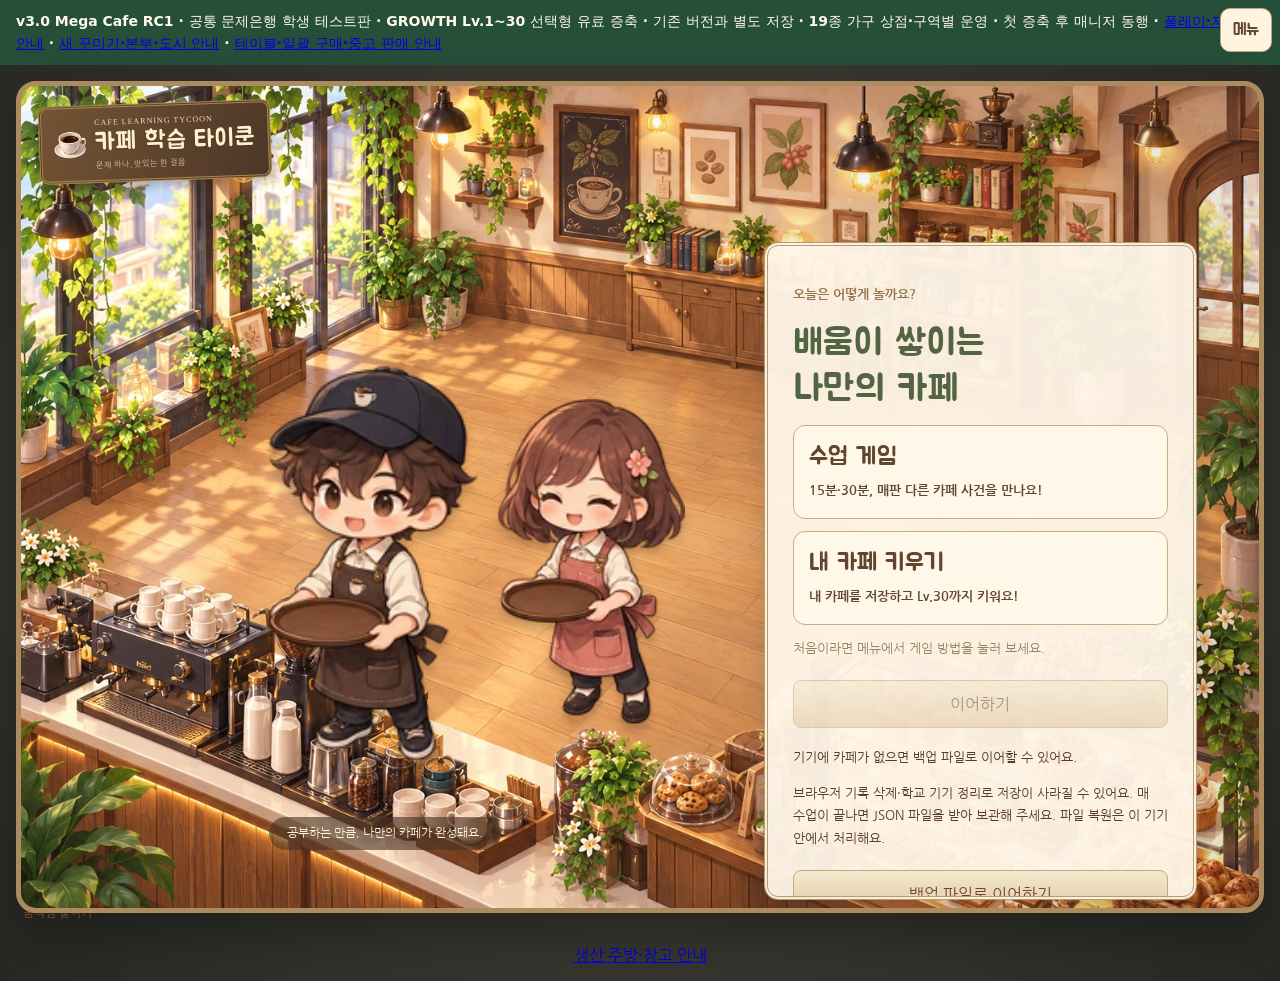
==== commit bc8fc6ba: "Simplify safe JSON cafe backup and file-first restore" ====
--- a/index.html
+++ b/index.html
@@ -1,2 +1,2 @@
-<!doctype html><html lang="ko"><head><meta name="cafe-deployment" content="v30e-common-local"><meta charset="UTF-8"><meta name="viewport" content="width=device-width,initial-scale=1"><title>카페 v3.0 Mega Cafe RC1 · 공통 문제은행 · 학생 테스트판</title><link rel="stylesheet" href="style.css?v=stability-97670d28ea8d"><link rel="stylesheet" href="typography.css?v=stability-97670d28ea8d"><link rel="stylesheet" href="feedback.css?v=stability-97670d28ea8d"><link rel="stylesheet" href="learning.css?v=stability-97670d28ea8d"><link rel="stylesheet" href="ux.css?v=stability-97670d28ea8d"><link rel="stylesheet" href="integrated.css?v=stability-97670d28ea8d"><link rel="stylesheet" href="events.css?v=stability-97670d28ea8d"><link rel="stylesheet" href="mega.css?v=stability-97670d28ea8d"><link rel="stylesheet" href="interior.css?v=stability-97670d28ea8d"><link rel="stylesheet" href="pilot.css?v=stability-97670d28ea8d"></head><body><aside class="mega-candidate-banner">v3.0 Mega Cafe RC1 · 공통 문제은행 학생 테스트판 · GROWTH Lv.1~30 선택형 유료 증축 · 기존 버전과 별도 저장 · 19종 가구 상점·구역별 운영 · 첫 증축 후 매니저 동행 · <a href="STUDENT-GUIDE.html">플레이·저장 안내</a> · <a href="INTEGRATED-GUIDE.html">새 꾸미기·본부·도시 안내</a> · <a href="FURNITURE-COMMERCE-GUIDE.html">테이블·일괄 구매·중고 판매 안내</a></aside><div id="app"></div><script type="module" src="launch-entry.js?v=stability-97670d28ea8d"></script></body></html>
+<!doctype html><html lang="ko"><head><meta name="cafe-deployment" content="v30e-common-local"><meta charset="UTF-8"><meta name="viewport" content="width=device-width,initial-scale=1"><title>카페 v3.0 Mega Cafe RC1 · 공통 문제은행 · 학생 테스트판</title><link rel="stylesheet" href="style.css?v=backup-p0-b5b501b25d27"><link rel="stylesheet" href="typography.css?v=backup-p0-b5b501b25d27"><link rel="stylesheet" href="feedback.css?v=backup-p0-b5b501b25d27"><link rel="stylesheet" href="learning.css?v=backup-p0-b5b501b25d27"><link rel="stylesheet" href="ux.css?v=backup-p0-b5b501b25d27"><link rel="stylesheet" href="integrated.css?v=backup-p0-b5b501b25d27"><link rel="stylesheet" href="events.css?v=backup-p0-b5b501b25d27"><link rel="stylesheet" href="mega.css?v=backup-p0-b5b501b25d27"><link rel="stylesheet" href="interior.css?v=backup-p0-b5b501b25d27"><link rel="stylesheet" href="pilot.css?v=backup-p0-b5b501b25d27"></head><body><aside class="mega-candidate-banner">v3.0 Mega Cafe RC1 · 공통 문제은행 학생 테스트판 · GROWTH Lv.1~30 선택형 유료 증축 · 기존 버전과 별도 저장 · 19종 가구 상점·구역별 운영 · 첫 증축 후 매니저 동행 · <a href="STUDENT-GUIDE.html">플레이·저장 안내</a> · <a href="INTEGRATED-GUIDE.html">새 꾸미기·본부·도시 안내</a> · <a href="FURNITURE-COMMERCE-GUIDE.html">테이블·일괄 구매·중고 판매 안내</a></aside><div id="app"></div><script type="module" src="launch-entry.js?v=backup-p0-b5b501b25d27"></script></body></html>
 <p style="text-align:center"><a href="PRODUCTION-KITCHEN-GUIDE.html">생산 주방·창고 안내</a></p>
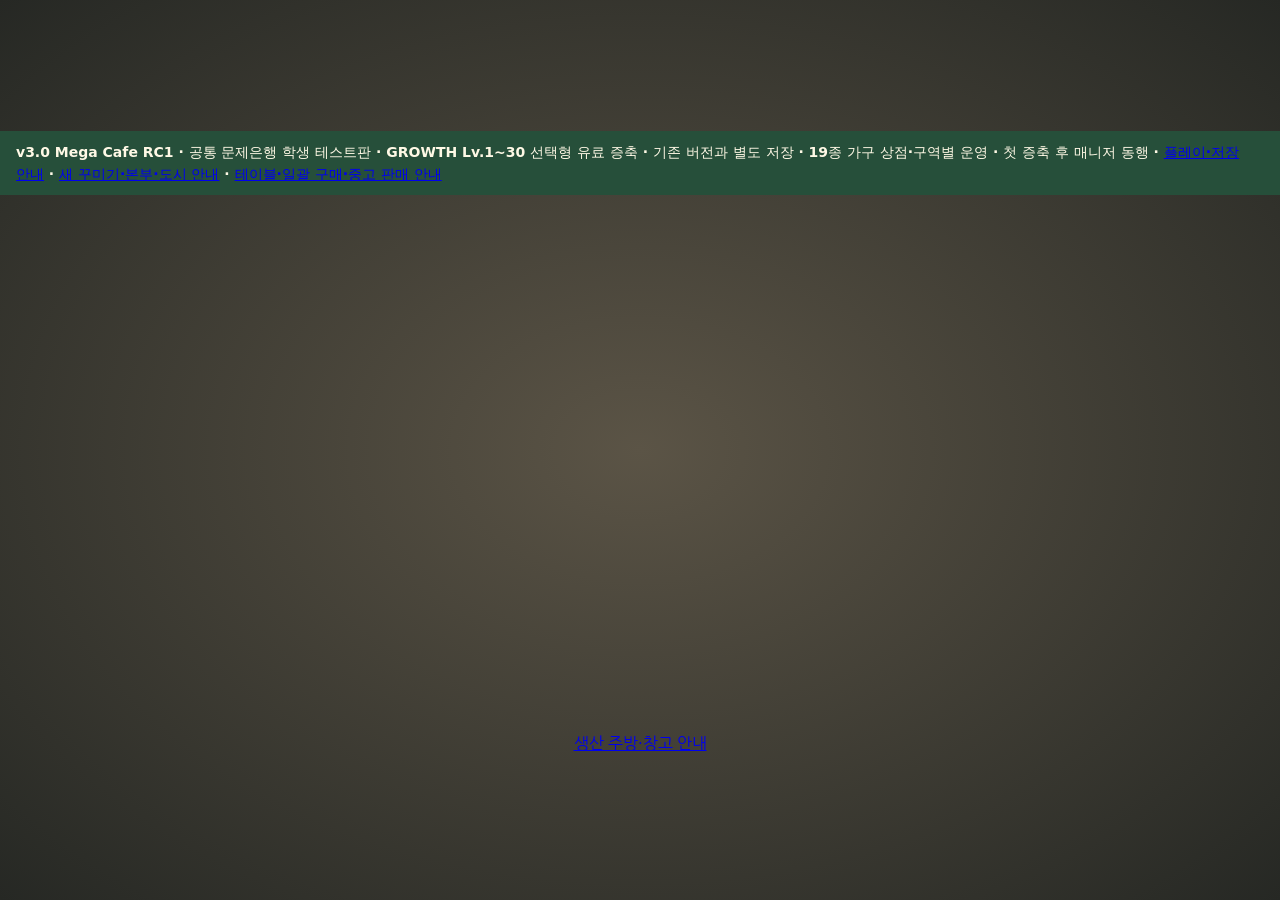
==== commit 75a7016c: "Unlock level-based GROWTH operating seats with matching safe resume limits" ====
--- a/index.html
+++ b/index.html
@@ -1,2 +1,2 @@
-<!doctype html><html lang="ko"><head><meta name="cafe-deployment" content="v30e-common-local"><meta charset="UTF-8"><meta name="viewport" content="width=device-width,initial-scale=1"><title>카페 v3.0 Mega Cafe RC1 · 공통 문제은행 · 학생 테스트판</title><link rel="stylesheet" href="style.css?v=backup-p0-b5b501b25d27"><link rel="stylesheet" href="typography.css?v=backup-p0-b5b501b25d27"><link rel="stylesheet" href="feedback.css?v=backup-p0-b5b501b25d27"><link rel="stylesheet" href="learning.css?v=backup-p0-b5b501b25d27"><link rel="stylesheet" href="ux.css?v=backup-p0-b5b501b25d27"><link rel="stylesheet" href="integrated.css?v=backup-p0-b5b501b25d27"><link rel="stylesheet" href="events.css?v=backup-p0-b5b501b25d27"><link rel="stylesheet" href="mega.css?v=backup-p0-b5b501b25d27"><link rel="stylesheet" href="interior.css?v=backup-p0-b5b501b25d27"><link rel="stylesheet" href="pilot.css?v=backup-p0-b5b501b25d27"></head><body><aside class="mega-candidate-banner">v3.0 Mega Cafe RC1 · 공통 문제은행 학생 테스트판 · GROWTH Lv.1~30 선택형 유료 증축 · 기존 버전과 별도 저장 · 19종 가구 상점·구역별 운영 · 첫 증축 후 매니저 동행 · <a href="STUDENT-GUIDE.html">플레이·저장 안내</a> · <a href="INTEGRATED-GUIDE.html">새 꾸미기·본부·도시 안내</a> · <a href="FURNITURE-COMMERCE-GUIDE.html">테이블·일괄 구매·중고 판매 안내</a></aside><div id="app"></div><script type="module" src="launch-entry.js?v=backup-p0-b5b501b25d27"></script></body></html>
+<!doctype html><html lang="ko"><head><meta name="cafe-deployment" content="v30e-common-local"><meta charset="UTF-8"><meta name="viewport" content="width=device-width,initial-scale=1"><title>카페 v3.0 Mega Cafe RC1 · 공통 문제은행 · 학생 테스트판</title><link rel="stylesheet" href="style.css?v=level-seats-83d02b666a1c"><link rel="stylesheet" href="typography.css?v=level-seats-83d02b666a1c"><link rel="stylesheet" href="feedback.css?v=level-seats-83d02b666a1c"><link rel="stylesheet" href="learning.css?v=level-seats-83d02b666a1c"><link rel="stylesheet" href="ux.css?v=level-seats-83d02b666a1c"><link rel="stylesheet" href="integrated.css?v=level-seats-83d02b666a1c"><link rel="stylesheet" href="events.css?v=level-seats-83d02b666a1c"><link rel="stylesheet" href="mega.css?v=level-seats-83d02b666a1c"><link rel="stylesheet" href="interior.css?v=level-seats-83d02b666a1c"><link rel="stylesheet" href="pilot.css?v=level-seats-83d02b666a1c"></head><body><aside class="mega-candidate-banner">v3.0 Mega Cafe RC1 · 공통 문제은행 학생 테스트판 · GROWTH Lv.1~30 선택형 유료 증축 · 기존 버전과 별도 저장 · 19종 가구 상점·구역별 운영 · 첫 증축 후 매니저 동행 · <a href="STUDENT-GUIDE.html">플레이·저장 안내</a> · <a href="INTEGRATED-GUIDE.html">새 꾸미기·본부·도시 안내</a> · <a href="FURNITURE-COMMERCE-GUIDE.html">테이블·일괄 구매·중고 판매 안내</a></aside><div id="app"></div><script type="module" src="launch-entry.js?v=level-seats-83d02b666a1c"></script></body></html>
 <p style="text-align:center"><a href="PRODUCTION-KITCHEN-GUIDE.html">생산 주방·창고 안내</a></p>
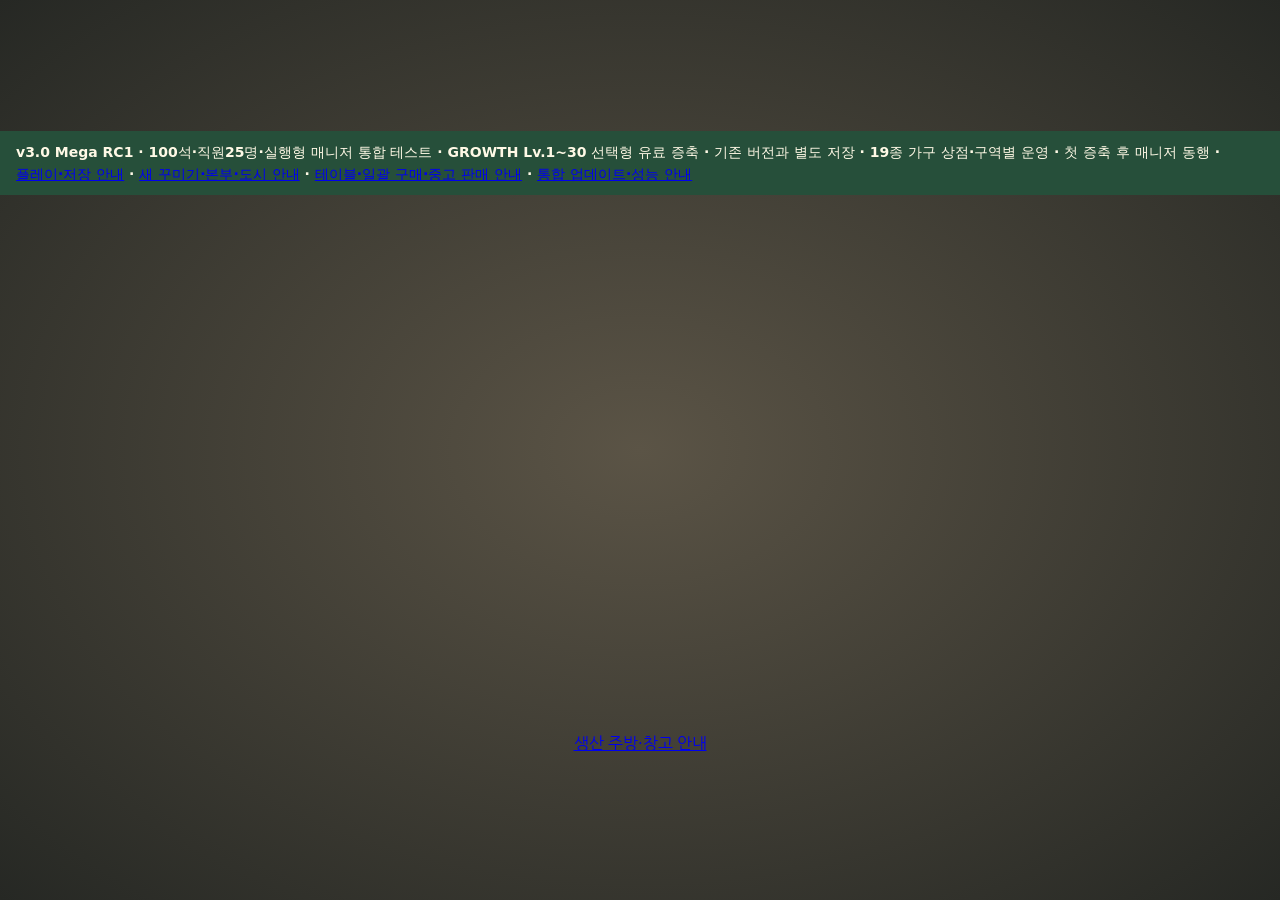
==== commit 0e2307c0: "Publish integrated Mega cafe roster logistics specialization and action managers" ====
--- a/index.html
+++ b/index.html
@@ -1,2 +1,2 @@
-<!doctype html><html lang="ko"><head><meta name="cafe-deployment" content="v30e-common-local"><meta charset="UTF-8"><meta name="viewport" content="width=device-width,initial-scale=1"><title>카페 v3.0 Mega Cafe RC1 · 공통 문제은행 · 학생 테스트판</title><link rel="stylesheet" href="style.css?v=level-seats-83d02b666a1c"><link rel="stylesheet" href="typography.css?v=level-seats-83d02b666a1c"><link rel="stylesheet" href="feedback.css?v=level-seats-83d02b666a1c"><link rel="stylesheet" href="learning.css?v=level-seats-83d02b666a1c"><link rel="stylesheet" href="ux.css?v=level-seats-83d02b666a1c"><link rel="stylesheet" href="integrated.css?v=level-seats-83d02b666a1c"><link rel="stylesheet" href="events.css?v=level-seats-83d02b666a1c"><link rel="stylesheet" href="mega.css?v=level-seats-83d02b666a1c"><link rel="stylesheet" href="interior.css?v=level-seats-83d02b666a1c"><link rel="stylesheet" href="pilot.css?v=level-seats-83d02b666a1c"></head><body><aside class="mega-candidate-banner">v3.0 Mega Cafe RC1 · 공통 문제은행 학생 테스트판 · GROWTH Lv.1~30 선택형 유료 증축 · 기존 버전과 별도 저장 · 19종 가구 상점·구역별 운영 · 첫 증축 후 매니저 동행 · <a href="STUDENT-GUIDE.html">플레이·저장 안내</a> · <a href="INTEGRATED-GUIDE.html">새 꾸미기·본부·도시 안내</a> · <a href="FURNITURE-COMMERCE-GUIDE.html">테이블·일괄 구매·중고 판매 안내</a></aside><div id="app"></div><script type="module" src="launch-entry.js?v=level-seats-83d02b666a1c"></script></body></html>
+<!doctype html><html lang="ko"><head><meta name="cafe-final-growth" content="public-test"><meta name="cafe-deployment" content="v30e-common-local"><meta charset="UTF-8"><meta name="viewport" content="width=device-width,initial-scale=1"><title>카페 v3.0 Mega Cafe RC1 · 공통 문제은행 · 학생 테스트판</title><link rel="stylesheet" href="style.css?v=mega-5d509fb5dbfc"><link rel="stylesheet" href="typography.css?v=mega-5d509fb5dbfc"><link rel="stylesheet" href="feedback.css?v=mega-5d509fb5dbfc"><link rel="stylesheet" href="learning.css?v=mega-5d509fb5dbfc"><link rel="stylesheet" href="ux.css?v=mega-5d509fb5dbfc"><link rel="stylesheet" href="integrated.css?v=mega-5d509fb5dbfc"><link rel="stylesheet" href="events.css?v=mega-5d509fb5dbfc"><link rel="stylesheet" href="mega.css?v=mega-5d509fb5dbfc"><link rel="stylesheet" href="interior.css?v=mega-5d509fb5dbfc"><link rel="stylesheet" href="pilot.css?v=mega-5d509fb5dbfc"></head><body><aside class="mega-candidate-banner">v3.0 Mega RC1 · 100석·직원25명·실행형 매니저 통합 테스트 · GROWTH Lv.1~30 선택형 유료 증축 · 기존 버전과 별도 저장 · 19종 가구 상점·구역별 운영 · 첫 증축 후 매니저 동행 · <a href="STUDENT-GUIDE.html">플레이·저장 안내</a> · <a href="INTEGRATED-GUIDE.html">새 꾸미기·본부·도시 안내</a> · <a href="FURNITURE-COMMERCE-GUIDE.html">테이블·일괄 구매·중고 판매 안내</a> · <a href="MEGA-INTEGRATED-NOTES.html">통합 업데이트·성능 안내</a></aside><div id="app"></div><script type="module" src="launch-entry.js?v=mega-5d509fb5dbfc"></script></body></html>
 <p style="text-align:center"><a href="PRODUCTION-KITCHEN-GUIDE.html">생산 주방·창고 안내</a></p>
--- a/mega.css
+++ b/mega.css
@@ -1,3 +1,8 @@
 .mega-candidate-banner{padding:10px 16px;background:#264f3a;color:#fff9e6;font:700 14px/1.6 system-ui;word-break:keep-all;overflow-wrap:anywhere}.mega-room{height:auto!important;min-height:0!important;aspect-ratio:auto!important;background:#f6efdc!important;overflow:hidden!important;padding:0!important}.mega-room:before,.mega-room:after{display:none!important}.mega-room[data-mega=true]>:not(.mega-host){display:none!important}.mega-host{position:relative!important;inset:auto!important;width:100%;color:#3f4933;font-family:system-ui,'Malgun Gothic',sans-serif;word-break:keep-all;overflow-wrap:anywhere}.mega-toolbar{display:flex;align-items:center;gap:6px;flex-wrap:wrap;padding:8px;background:#e5dfc9}.mega-toolbar button,.mega-orders button,.mega-edit-dialog button{min-width:44px;min-height:44px;padding:8px 12px;border:1px solid #8d9b73;border-radius:10px;background:#fff9e9;color:#334b35;font:700 14px/1.4 system-ui;word-break:keep-all}.mega-size{font-weight:800;font-size:14px}.mega-host canvas{display:block;width:100%;height:clamp(340px,48vw,620px);touch-action:none;cursor:grab;background:#f6efdc}.mega-notice{margin:0!important;padding:8px 12px;font-size:13px;line-height:1.6;background:#eaf0da}.mega-orders{display:flex;flex-wrap:wrap;gap:6px;padding:6px}.mega-orders button{font-size:12px;max-width:100%;flex:1 1 145px}.mega-diagnostics{padding:8px 12px;text-align:left;font-size:12px}.mega-diagnostics output{display:block;white-space:normal;line-height:1.6}.mega-edit-dialog{position:fixed;inset:0;z-index:450;background:#342b2288;padding:18px;display:grid;place-items:center}.mega-edit-shell{background:#fff8e8;border:2px solid #a4ac85;border-radius:18px;padding:22px;max-height:94dvh;overflow:auto;width:min(1100px,100%);font-family:system-ui;color:#3d4a35;word-break:keep-all;overflow-wrap:anywhere}.mega-edit-shell header{display:flex;gap:12px;justify-content:space-between;align-items:center;flex-wrap:wrap}.mega-edit-shell h2{font-size:24px;margin:0}.mega-edit-layout{display:grid;grid-template-columns:minmax(0,1fr) 220px;gap:16px}.mega-edit-layout canvas{width:100%;aspect-ratio:10/7;touch-action:none;background:#f6efdc}.mega-edit-layout aside{display:flex;gap:6px;flex-direction:column}.mega-edit-shell select{min-height:44px;max-width:100%;font-size:16px}.mega-edit-actions{display:flex;flex-wrap:wrap;gap:8px;margin:16px 0}.mega-edit-shell button[disabled]{opacity:.45;cursor:not-allowed}.mega-edit-shell button[aria-pressed=true],#mega-apply{background:#355d42;color:white}.mega-copy-note{font-size:12px;background:#eee8d4;padding:10px}.mega-edit-status{font-weight:700;color:#74623f}.mega-edit-shell canvas:focus-visible,.mega-host canvas:focus-visible{outline:3px solid #bb8d34;outline-offset:-3px}@media(max-width:700px){.mega-edit-dialog{padding:8px}.mega-edit-shell{padding:14px}.mega-edit-layout{grid-template-columns:minmax(0,1fr)}.mega-edit-layout aside{display:grid;grid-template-columns:repeat(2,minmax(0,1fr))}.mega-edit-layout aside h3,.mega-edit-layout aside select{grid-column:1/-1}.mega-edit-actions button{flex:1 1 120px}.mega-host canvas{height:340px}.mega-size{width:100%}.mega-toolbar button{font-size:12px;padding:8px}.mega-candidate-banner{font-size:12px}}
 
 body:has(.mega-host) #app.in-session .shell{width:min(1180px,calc(100vw - 16px))!important}.mega-candidate-banner{width:100%;box-sizing:border-box}.mega-candidate-banner select{display:inline-block;width:auto;margin:0 8px;min-height:44px}.mega-candidate-banner label{display:inline-block;margin:4px 8px}.mega-candidate-banner button{min-height:44px;margin:4px}.mega-candidate-banner output{display:block}
+
+.action-manager-dialog{width:min(980px,94vw);max-height:88vh;overflow:auto;word-break:keep-all}.action-manager-dialog button{min-height:48px;min-width:100px;padding:12px;margin:5px;font:inherit}.action-manager-menu,.manager-candidates,.manager-layout-pair{display:grid;grid-template-columns:repeat(auto-fit,minmax(230px,1fr));gap:12px}.manager-cost{padding:14px;background:#f4eedb;border-radius:12px}.manager-candidates article{padding:12px;border:1px solid #c8b99a;border-radius:12px}.manager-layout-pair figure{margin:0}@media(max-width:480px){.action-manager-dialog{padding:12px}.manager-layout-pair{grid-template-columns:1fr}.action-manager-menu{grid-template-columns:1fr 1fr}.action-manager-dialog button{min-width:0}}
+/* Keep long crew recommendations readable without pushing the approval controls away. */
+.action-manager-dialog ul{max-height:24vh;overflow-y:auto;overscroll-behavior:contain;padding-right:12px}
+@media(max-width:600px){.action-manager-dialog ul{max-height:14vh}}
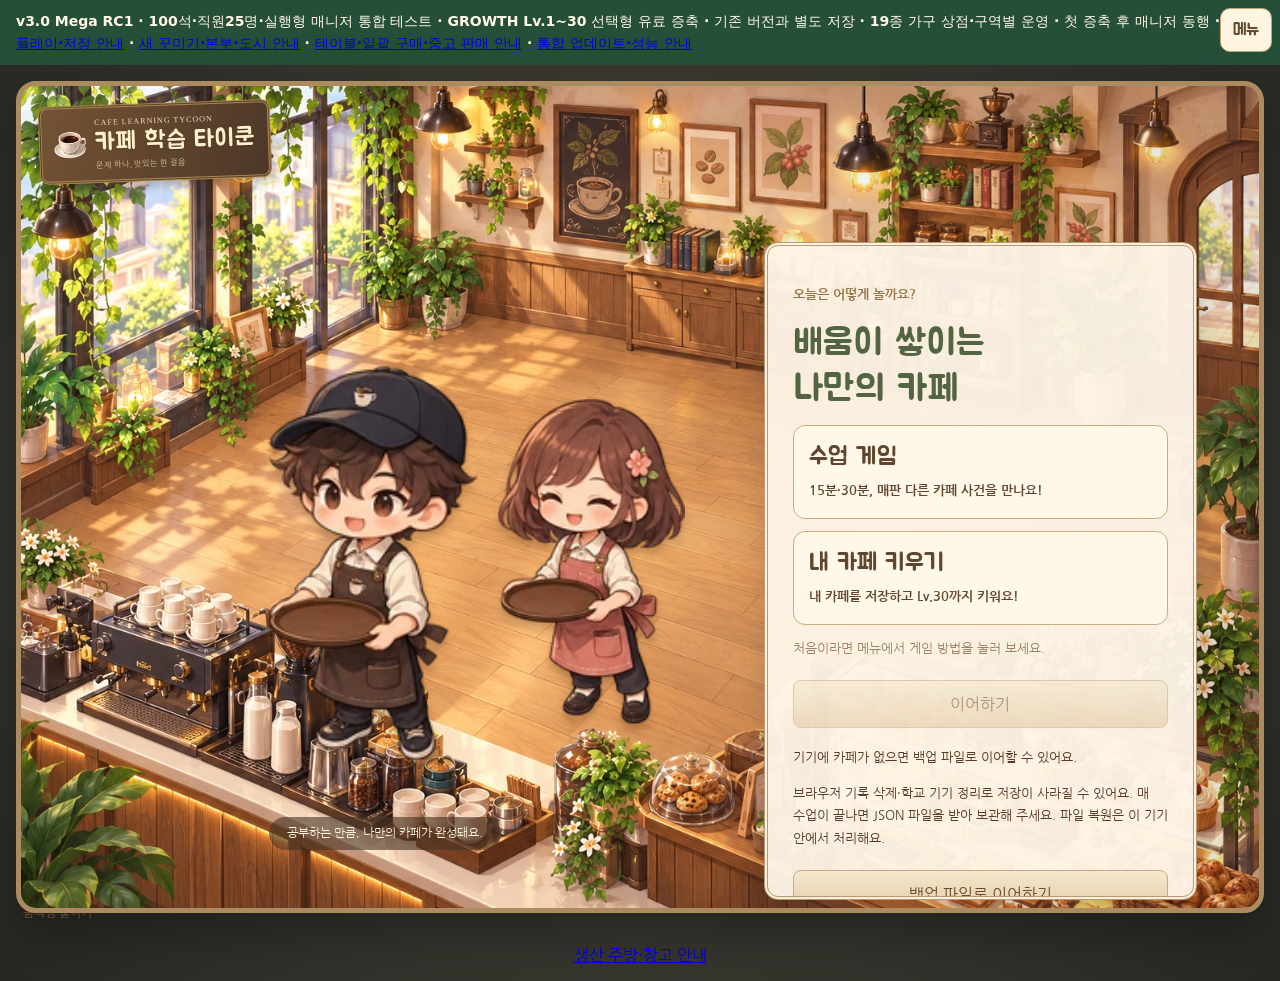
==== commit 03cf5468: "Update Mega RC1 growth arrivals and late-cafe tray delivery" ====
--- a/index.html
+++ b/index.html
@@ -1,2 +1,2 @@
-<!doctype html><html lang="ko"><head><meta name="cafe-final-growth" content="public-test"><meta name="cafe-deployment" content="v30e-common-local"><meta charset="UTF-8"><meta name="viewport" content="width=device-width,initial-scale=1"><title>카페 v3.0 Mega Cafe RC1 · 공통 문제은행 · 학생 테스트판</title><link rel="stylesheet" href="style.css?v=mega-5d509fb5dbfc"><link rel="stylesheet" href="typography.css?v=mega-5d509fb5dbfc"><link rel="stylesheet" href="feedback.css?v=mega-5d509fb5dbfc"><link rel="stylesheet" href="learning.css?v=mega-5d509fb5dbfc"><link rel="stylesheet" href="ux.css?v=mega-5d509fb5dbfc"><link rel="stylesheet" href="integrated.css?v=mega-5d509fb5dbfc"><link rel="stylesheet" href="events.css?v=mega-5d509fb5dbfc"><link rel="stylesheet" href="mega.css?v=mega-5d509fb5dbfc"><link rel="stylesheet" href="interior.css?v=mega-5d509fb5dbfc"><link rel="stylesheet" href="pilot.css?v=mega-5d509fb5dbfc"></head><body><aside class="mega-candidate-banner">v3.0 Mega RC1 · 100석·직원25명·실행형 매니저 통합 테스트 · GROWTH Lv.1~30 선택형 유료 증축 · 기존 버전과 별도 저장 · 19종 가구 상점·구역별 운영 · 첫 증축 후 매니저 동행 · <a href="STUDENT-GUIDE.html">플레이·저장 안내</a> · <a href="INTEGRATED-GUIDE.html">새 꾸미기·본부·도시 안내</a> · <a href="FURNITURE-COMMERCE-GUIDE.html">테이블·일괄 구매·중고 판매 안내</a> · <a href="MEGA-INTEGRATED-NOTES.html">통합 업데이트·성능 안내</a></aside><div id="app"></div><script type="module" src="launch-entry.js?v=mega-5d509fb5dbfc"></script></body></html>
+<!doctype html><html lang="ko"><head><meta name="cafe-final-growth" content="public-test"><meta name="cafe-deployment" content="v30e-common-local"><meta charset="UTF-8"><meta name="viewport" content="width=device-width,initial-scale=1"><title>카페 v3.0 Mega Cafe RC1 · 공통 문제은행 · 학생 테스트판</title><link rel="stylesheet" href="style.css?v=mega-d152ad969955"><link rel="stylesheet" href="typography.css?v=mega-d152ad969955"><link rel="stylesheet" href="feedback.css?v=mega-d152ad969955"><link rel="stylesheet" href="learning.css?v=mega-d152ad969955"><link rel="stylesheet" href="ux.css?v=mega-d152ad969955"><link rel="stylesheet" href="integrated.css?v=mega-d152ad969955"><link rel="stylesheet" href="events.css?v=mega-d152ad969955"><link rel="stylesheet" href="mega.css?v=mega-d152ad969955"><link rel="stylesheet" href="interior.css?v=mega-d152ad969955"><link rel="stylesheet" href="pilot.css?v=mega-d152ad969955"></head><body><aside class="mega-candidate-banner">v3.0 Mega RC1 · 100석·직원25명·실행형 매니저 통합 테스트 · GROWTH Lv.1~30 선택형 유료 증축 · 기존 버전과 별도 저장 · 19종 가구 상점·구역별 운영 · 첫 증축 후 매니저 동행 · <a href="STUDENT-GUIDE.html">플레이·저장 안내</a> · <a href="INTEGRATED-GUIDE.html">새 꾸미기·본부·도시 안내</a> · <a href="FURNITURE-COMMERCE-GUIDE.html">테이블·일괄 구매·중고 판매 안내</a> · <a href="MEGA-INTEGRATED-NOTES.html">통합 업데이트·성능 안내</a></aside><div id="app"></div><script type="module" src="launch-entry.js?v=mega-d152ad969955"></script></body></html>
 <p style="text-align:center"><a href="PRODUCTION-KITCHEN-GUIDE.html">생산 주방·창고 안내</a></p>
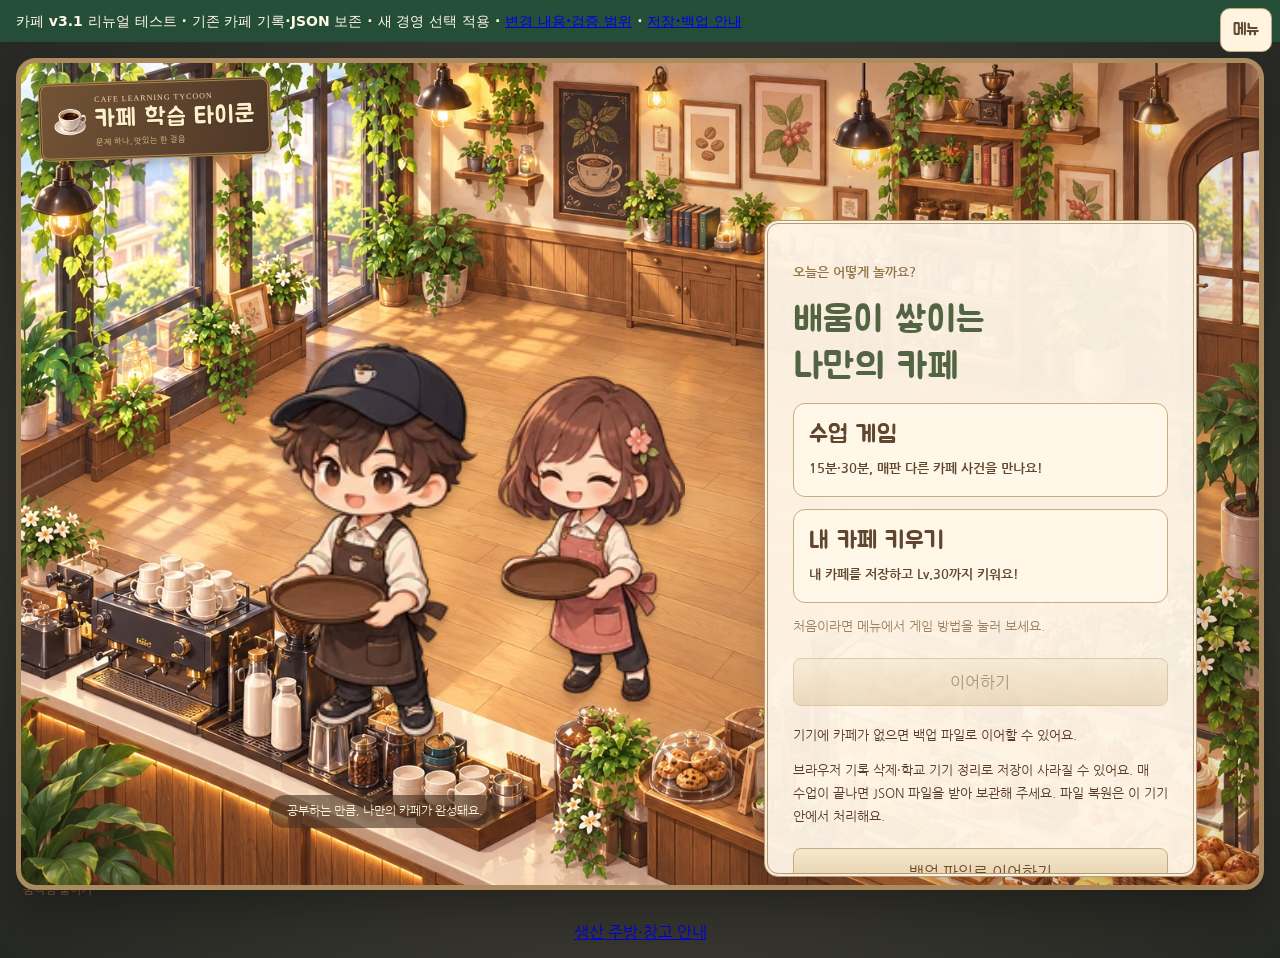
==== commit f28cc2a8: "Release v3.1 renewal on existing Mega RC1 test site" ====
--- a/index.html
+++ b/index.html
@@ -1,2 +1,2 @@
-<!doctype html><html lang="ko"><head><meta name="cafe-final-growth" content="public-test"><meta name="cafe-deployment" content="v30e-common-local"><meta charset="UTF-8"><meta name="viewport" content="width=device-width,initial-scale=1"><title>카페 v3.0 Mega Cafe RC1 · 공통 문제은행 · 학생 테스트판</title><link rel="stylesheet" href="style.css?v=mega-d152ad969955"><link rel="stylesheet" href="typography.css?v=mega-d152ad969955"><link rel="stylesheet" href="feedback.css?v=mega-d152ad969955"><link rel="stylesheet" href="learning.css?v=mega-d152ad969955"><link rel="stylesheet" href="ux.css?v=mega-d152ad969955"><link rel="stylesheet" href="integrated.css?v=mega-d152ad969955"><link rel="stylesheet" href="events.css?v=mega-d152ad969955"><link rel="stylesheet" href="mega.css?v=mega-d152ad969955"><link rel="stylesheet" href="interior.css?v=mega-d152ad969955"><link rel="stylesheet" href="pilot.css?v=mega-d152ad969955"></head><body><aside class="mega-candidate-banner">v3.0 Mega RC1 · 100석·직원25명·실행형 매니저 통합 테스트 · GROWTH Lv.1~30 선택형 유료 증축 · 기존 버전과 별도 저장 · 19종 가구 상점·구역별 운영 · 첫 증축 후 매니저 동행 · <a href="STUDENT-GUIDE.html">플레이·저장 안내</a> · <a href="INTEGRATED-GUIDE.html">새 꾸미기·본부·도시 안내</a> · <a href="FURNITURE-COMMERCE-GUIDE.html">테이블·일괄 구매·중고 판매 안내</a> · <a href="MEGA-INTEGRATED-NOTES.html">통합 업데이트·성능 안내</a></aside><div id="app"></div><script type="module" src="launch-entry.js?v=mega-d152ad969955"></script></body></html>
+<!doctype html><html lang="ko"><head><meta name="cafe-renewal" content="v31-candidate"><meta name="cafe-final-growth" content="public-test"><meta name="cafe-deployment" content="v30e-common-local"><meta charset="UTF-8"><meta name="viewport" content="width=device-width,initial-scale=1"><title>카페 학습 타이쿤 v3.1 리뉴얼 · Mega RC1 테스트판</title><link rel="stylesheet" href="style.css?v=v31-5d872fe24674"><link rel="stylesheet" href="typography.css?v=v31-5d872fe24674"><link rel="stylesheet" href="feedback.css?v=v31-5d872fe24674"><link rel="stylesheet" href="learning.css?v=v31-5d872fe24674"><link rel="stylesheet" href="ux.css?v=v31-5d872fe24674"><link rel="stylesheet" href="integrated.css?v=v31-5d872fe24674"><link rel="stylesheet" href="events.css?v=v31-5d872fe24674"><link rel="stylesheet" href="mega.css?v=v31-5d872fe24674"><link rel="stylesheet" href="interior.css?v=v31-5d872fe24674"><link rel="stylesheet" href="pilot.css?v=v31-5d872fe24674"></head><body><aside class="mega-candidate-banner">카페 v3.1 리뉴얼 테스트 · 기존 카페 기록·JSON 보존 · 새 경영 선택 적용 · <a href="V31-RENEWAL-NOTES.html">변경 내용·검증 범위</a> · <a href="STUDENT-GUIDE.html">저장·백업 안내</a></aside><div id="app"></div><script type="module" src="launch-entry.js?v=v31-5d872fe24674"></script></body></html>
 <p style="text-align:center"><a href="PRODUCTION-KITCHEN-GUIDE.html">생산 주방·창고 안내</a></p>
--- a/mega.css
+++ b/mega.css
@@ -1,8 +1,8 @@
 .mega-candidate-banner{padding:10px 16px;background:#264f3a;color:#fff9e6;font:700 14px/1.6 system-ui;word-break:keep-all;overflow-wrap:anywhere}.mega-room{height:auto!important;min-height:0!important;aspect-ratio:auto!important;background:#f6efdc!important;overflow:hidden!important;padding:0!important}.mega-room:before,.mega-room:after{display:none!important}.mega-room[data-mega=true]>:not(.mega-host){display:none!important}.mega-host{position:relative!important;inset:auto!important;width:100%;color:#3f4933;font-family:system-ui,'Malgun Gothic',sans-serif;word-break:keep-all;overflow-wrap:anywhere}.mega-toolbar{display:flex;align-items:center;gap:6px;flex-wrap:wrap;padding:8px;background:#e5dfc9}.mega-toolbar button,.mega-orders button,.mega-edit-dialog button{min-width:44px;min-height:44px;padding:8px 12px;border:1px solid #8d9b73;border-radius:10px;background:#fff9e9;color:#334b35;font:700 14px/1.4 system-ui;word-break:keep-all}.mega-size{font-weight:800;font-size:14px}.mega-host canvas{display:block;width:100%;height:clamp(340px,48vw,620px);touch-action:none;cursor:grab;background:#f6efdc}.mega-notice{margin:0!important;padding:8px 12px;font-size:13px;line-height:1.6;background:#eaf0da}.mega-orders{display:flex;flex-wrap:wrap;gap:6px;padding:6px}.mega-orders button{font-size:12px;max-width:100%;flex:1 1 145px}.mega-diagnostics{padding:8px 12px;text-align:left;font-size:12px}.mega-diagnostics output{display:block;white-space:normal;line-height:1.6}.mega-edit-dialog{position:fixed;inset:0;z-index:450;background:#342b2288;padding:18px;display:grid;place-items:center}.mega-edit-shell{background:#fff8e8;border:2px solid #a4ac85;border-radius:18px;padding:22px;max-height:94dvh;overflow:auto;width:min(1100px,100%);font-family:system-ui;color:#3d4a35;word-break:keep-all;overflow-wrap:anywhere}.mega-edit-shell header{display:flex;gap:12px;justify-content:space-between;align-items:center;flex-wrap:wrap}.mega-edit-shell h2{font-size:24px;margin:0}.mega-edit-layout{display:grid;grid-template-columns:minmax(0,1fr) 220px;gap:16px}.mega-edit-layout canvas{width:100%;aspect-ratio:10/7;touch-action:none;background:#f6efdc}.mega-edit-layout aside{display:flex;gap:6px;flex-direction:column}.mega-edit-shell select{min-height:44px;max-width:100%;font-size:16px}.mega-edit-actions{display:flex;flex-wrap:wrap;gap:8px;margin:16px 0}.mega-edit-shell button[disabled]{opacity:.45;cursor:not-allowed}.mega-edit-shell button[aria-pressed=true],#mega-apply{background:#355d42;color:white}.mega-copy-note{font-size:12px;background:#eee8d4;padding:10px}.mega-edit-status{font-weight:700;color:#74623f}.mega-edit-shell canvas:focus-visible,.mega-host canvas:focus-visible{outline:3px solid #bb8d34;outline-offset:-3px}@media(max-width:700px){.mega-edit-dialog{padding:8px}.mega-edit-shell{padding:14px}.mega-edit-layout{grid-template-columns:minmax(0,1fr)}.mega-edit-layout aside{display:grid;grid-template-columns:repeat(2,minmax(0,1fr))}.mega-edit-layout aside h3,.mega-edit-layout aside select{grid-column:1/-1}.mega-edit-actions button{flex:1 1 120px}.mega-host canvas{height:340px}.mega-size{width:100%}.mega-toolbar button{font-size:12px;padding:8px}.mega-candidate-banner{font-size:12px}}
 
 body:has(.mega-host) #app.in-session .shell{width:min(1180px,calc(100vw - 16px))!important}.mega-candidate-banner{width:100%;box-sizing:border-box}.mega-candidate-banner select{display:inline-block;width:auto;margin:0 8px;min-height:44px}.mega-candidate-banner label{display:inline-block;margin:4px 8px}.mega-candidate-banner button{min-height:44px;margin:4px}.mega-candidate-banner output{display:block}
-
-.action-manager-dialog{width:min(980px,94vw);max-height:88vh;overflow:auto;word-break:keep-all}.action-manager-dialog button{min-height:48px;min-width:100px;padding:12px;margin:5px;font:inherit}.action-manager-menu,.manager-candidates,.manager-layout-pair{display:grid;grid-template-columns:repeat(auto-fit,minmax(230px,1fr));gap:12px}.manager-cost{padding:14px;background:#f4eedb;border-radius:12px}.manager-candidates article{padding:12px;border:1px solid #c8b99a;border-radius:12px}.manager-layout-pair figure{margin:0}@media(max-width:480px){.action-manager-dialog{padding:12px}.manager-layout-pair{grid-template-columns:1fr}.action-manager-menu{grid-template-columns:1fr 1fr}.action-manager-dialog button{min-width:0}}
-/* Keep long crew recommendations readable without pushing the approval controls away. */
+
+.action-manager-dialog{width:min(980px,94vw);max-height:88vh;overflow:auto;word-break:keep-all}.action-manager-dialog button{min-height:48px;min-width:100px;padding:12px;margin:5px;font:inherit}.action-manager-menu,.manager-candidates,.manager-layout-pair{display:grid;grid-template-columns:repeat(auto-fit,minmax(230px,1fr));gap:12px}.manager-cost{padding:14px;background:#f4eedb;border-radius:12px}.manager-candidates article{padding:12px;border:1px solid #c8b99a;border-radius:12px}.manager-layout-pair figure{margin:0}@media(max-width:480px){.action-manager-dialog{padding:12px}.manager-layout-pair{grid-template-columns:1fr}.action-manager-menu{grid-template-columns:1fr 1fr}.action-manager-dialog button{min-width:0}}
+/* Keep long crew recommendations readable without pushing the approval controls away. */
 .action-manager-dialog ul{max-height:24vh;overflow-y:auto;overscroll-behavior:contain;padding-right:12px}
 @media(max-width:600px){.action-manager-dialog ul{max-height:14vh}}
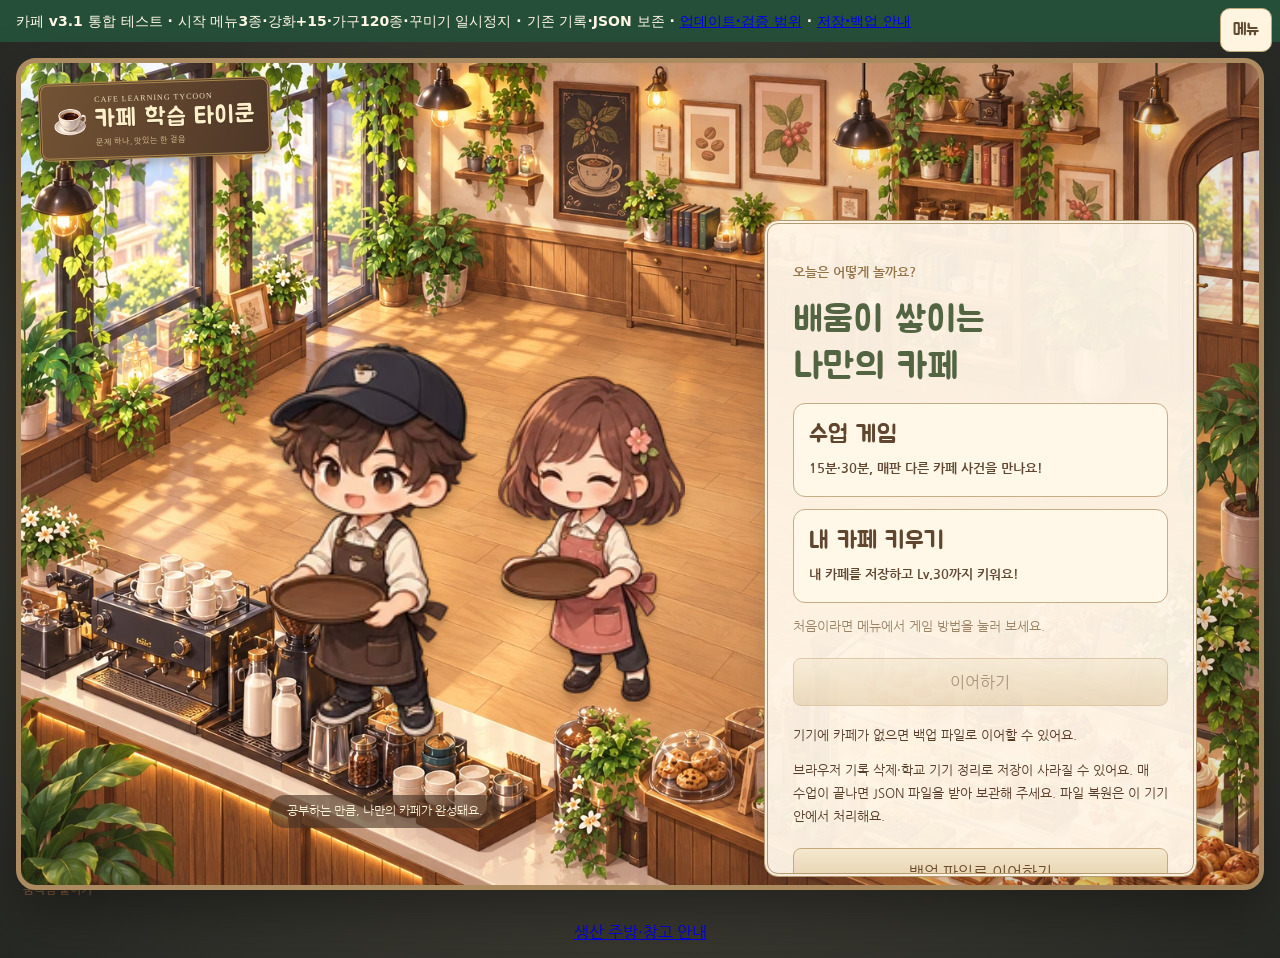
==== commit 39b0fb63: "Release v3.1 integrated furniture rewards and safe decorating; restore original menu costs" ====
--- a/index.html
+++ b/index.html
@@ -1,2 +1,2 @@
-<!doctype html><html lang="ko"><head><meta name="cafe-renewal" content="v31-candidate"><meta name="cafe-final-growth" content="public-test"><meta name="cafe-deployment" content="v30e-common-local"><meta charset="UTF-8"><meta name="viewport" content="width=device-width,initial-scale=1"><title>카페 학습 타이쿤 v3.1 리뉴얼 · Mega RC1 테스트판</title><link rel="stylesheet" href="style.css?v=v31-5d872fe24674"><link rel="stylesheet" href="typography.css?v=v31-5d872fe24674"><link rel="stylesheet" href="feedback.css?v=v31-5d872fe24674"><link rel="stylesheet" href="learning.css?v=v31-5d872fe24674"><link rel="stylesheet" href="ux.css?v=v31-5d872fe24674"><link rel="stylesheet" href="integrated.css?v=v31-5d872fe24674"><link rel="stylesheet" href="events.css?v=v31-5d872fe24674"><link rel="stylesheet" href="mega.css?v=v31-5d872fe24674"><link rel="stylesheet" href="interior.css?v=v31-5d872fe24674"><link rel="stylesheet" href="pilot.css?v=v31-5d872fe24674"></head><body><aside class="mega-candidate-banner">카페 v3.1 리뉴얼 테스트 · 기존 카페 기록·JSON 보존 · 새 경영 선택 적용 · <a href="V31-RENEWAL-NOTES.html">변경 내용·검증 범위</a> · <a href="STUDENT-GUIDE.html">저장·백업 안내</a></aside><div id="app"></div><script type="module" src="launch-entry.js?v=v31-5d872fe24674"></script></body></html>
+<!doctype html><html lang="ko"><head><meta name="cafe-renewal" content="v31-candidate"><meta name="cafe-final-growth" content="public-test"><meta name="cafe-deployment" content="v30e-common-local"><meta charset="UTF-8"><meta name="viewport" content="width=device-width,initial-scale=1"><title>카페 학습 타이쿤 v3.1 통합 · Mega RC1 테스트판</title><link rel="stylesheet" href="style.css?v=v31-final-636a93f6f215"><link rel="stylesheet" href="typography.css?v=v31-final-636a93f6f215"><link rel="stylesheet" href="feedback.css?v=v31-final-636a93f6f215"><link rel="stylesheet" href="learning.css?v=v31-final-636a93f6f215"><link rel="stylesheet" href="ux.css?v=v31-final-636a93f6f215"><link rel="stylesheet" href="integrated.css?v=v31-final-636a93f6f215"><link rel="stylesheet" href="events.css?v=v31-final-636a93f6f215"><link rel="stylesheet" href="mega.css?v=v31-final-636a93f6f215"><link rel="stylesheet" href="interior.css?v=v31-final-636a93f6f215"><link rel="stylesheet" href="pilot.css?v=v31-final-636a93f6f215"></head><body><aside class="mega-candidate-banner">카페 v3.1 통합 테스트 · 시작 메뉴3종·강화+15·가구120종·꾸미기 일시정지 · 기존 기록·JSON 보존 · <a href="V31-FINAL-NOTES.html">업데이트·검증 범위</a> · <a href="STUDENT-GUIDE.html">저장·백업 안내</a></aside><div id="app"></div><script type="module" src="launch-entry.js?v=v31-final-636a93f6f215"></script></body></html>
 <p style="text-align:center"><a href="PRODUCTION-KITCHEN-GUIDE.html">생산 주방·창고 안내</a></p>
--- a/interior.css
+++ b/interior.css
@@ -11,3 +11,16 @@
 
 .touch-buy:not([hidden]){position:fixed;right:24px;bottom:24px;width:min(400px,calc(100vw - 48px));max-height:76dvh;overflow-y:auto;z-index:11000;box-shadow:0 10px 50px #34250c66;box-sizing:border-box}.touch-buy>canvas{width:78px;height:66px;float:right}.touch-buy h3{font-size:19px;margin:0 0 8px}.touch-buy p{font-size:15px;line-height:1.5;margin:8px 0}.touch-buy [data-trade-commit]{font-weight:800;background:#e0f0d5}.touch-seat-policy{margin:8px 0;font-size:14px}@media(max-width:640px){.touch-buy:not([hidden]){left:12px;right:12px;bottom:12px;width:auto;max-height:72dvh}.touch-buy label{clear:both}.touch-seat-policy p{font-size:13px}}
 .touch-world .touch-scan-status:empty{display:none}.touch-world .touch-scan-status.all-blocked{background:#ffe4da;color:#842f24;border:2px solid #be6551;font-weight:700}
+/* Keep the map and thumbnail dock in separate rows on narrow screens. */
+@media(max-width:760px){
+ .touch-shell{height:100dvh;max-height:100dvh;display:flex;flex-direction:column;overflow:hidden}
+ .touch-shell>header,.touch-toolbar{flex:none}
+ .touch-layout{flex:1;min-height:0;display:grid;grid-template-columns:minmax(0,1fr);grid-template-rows:minmax(0,1fr) minmax(160px,25dvh);gap:4px}
+ .touch-world{min-height:0;overflow:auto}
+ .touch-world>canvas{width:min(100%,42.857dvh);height:auto;max-height:none;margin-inline:auto;object-fit:fill}
+ .touch-world [role=status]{min-height:0;padding:4px;font-size:12px;line-height:1.35}
+ .touch-layout aside{position:static;min-height:0;max-height:none;overflow:auto}
+ .touch-context{flex-wrap:nowrap;overflow:auto}
+ .touch-context button{flex:0 0 auto;font-size:12px;padding:8px}
+}
+@media(max-width:760px){.touch-toolbar button{font-size:12px;padding:6px;min-width:44px}.touch-layout{grid-template-rows:minmax(0,1fr) minmax(175px,27dvh)}.touch-layout aside [data-filter-count],.touch-options>summary{font-size:12px;line-height:1.3}.touch-card{flex-basis:120px}.touch-card canvas{width:84px;height:72px}}
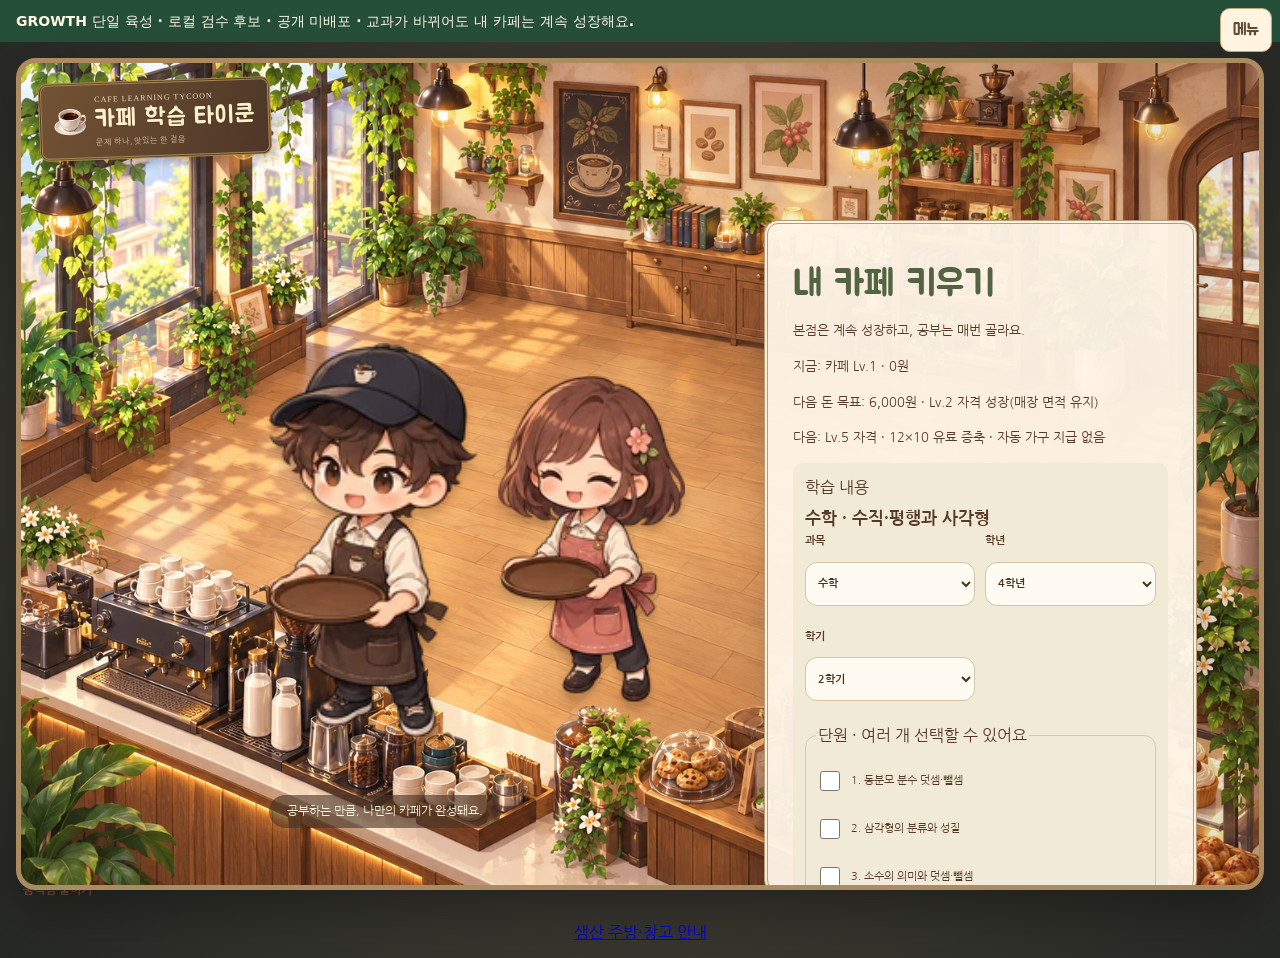
==== commit d96d52df: "Deploy approved Cafe v3.2 GROWTH-only School Quest integration" ====
--- a/index.html
+++ b/index.html
@@ -1,2 +1,2 @@
-<!doctype html><html lang="ko"><head><meta name="cafe-renewal" content="v31-candidate"><meta name="cafe-final-growth" content="public-test"><meta name="cafe-deployment" content="v30e-common-local"><meta charset="UTF-8"><meta name="viewport" content="width=device-width,initial-scale=1"><title>카페 학습 타이쿤 v3.1 통합 · Mega RC1 테스트판</title><link rel="stylesheet" href="style.css?v=v31-final-636a93f6f215"><link rel="stylesheet" href="typography.css?v=v31-final-636a93f6f215"><link rel="stylesheet" href="feedback.css?v=v31-final-636a93f6f215"><link rel="stylesheet" href="learning.css?v=v31-final-636a93f6f215"><link rel="stylesheet" href="ux.css?v=v31-final-636a93f6f215"><link rel="stylesheet" href="integrated.css?v=v31-final-636a93f6f215"><link rel="stylesheet" href="events.css?v=v31-final-636a93f6f215"><link rel="stylesheet" href="mega.css?v=v31-final-636a93f6f215"><link rel="stylesheet" href="interior.css?v=v31-final-636a93f6f215"><link rel="stylesheet" href="pilot.css?v=v31-final-636a93f6f215"></head><body><aside class="mega-candidate-banner">카페 v3.1 통합 테스트 · 시작 메뉴3종·강화+15·가구120종·꾸미기 일시정지 · 기존 기록·JSON 보존 · <a href="V31-FINAL-NOTES.html">업데이트·검증 범위</a> · <a href="STUDENT-GUIDE.html">저장·백업 안내</a></aside><div id="app"></div><script type="module" src="launch-entry.js?v=v31-final-636a93f6f215"></script></body></html>
+<!doctype html><html lang="ko"><head><meta name="cafe-renewal" content="v31-candidate"><meta name="cafe-final-growth" content="public-test"><meta name="cafe-deployment" content="v30e-common-local"><meta charset="UTF-8"><meta name="viewport" content="width=device-width,initial-scale=1"><title>카페 v3.2 · 내 카페 키우기 로컬 후보</title><link rel="stylesheet" href="style.css?v=v32-growth-only-local"><link rel="stylesheet" href="typography.css?v=v32-growth-only-local"><link rel="stylesheet" href="feedback.css?v=v32-growth-only-local"><link rel="stylesheet" href="learning.css?v=v32-growth-only-local"><link rel="stylesheet" href="ux.css?v=v32-growth-only-local"><link rel="stylesheet" href="integrated.css?v=v32-growth-only-local"><link rel="stylesheet" href="events.css?v=v32-growth-only-local"><link rel="stylesheet" href="mega.css?v=v32-growth-only-local"><link rel="stylesheet" href="interior.css?v=v32-growth-only-local"><link rel="stylesheet" href="pilot.css?v=v32-growth-only-local"></head><body><aside class="mega-candidate-banner">GROWTH 단일 육성 · 로컬 검수 후보 · 공개 미배포 · 교과가 바뀌어도 내 카페는 계속 성장해요.</aside><div id="app"></div><script type="module" src="v30CommonEntry.js?v=v32-growth-only-local"></script></body></html>
 <p style="text-align:center"><a href="PRODUCTION-KITCHEN-GUIDE.html">생산 주방·창고 안내</a></p>
